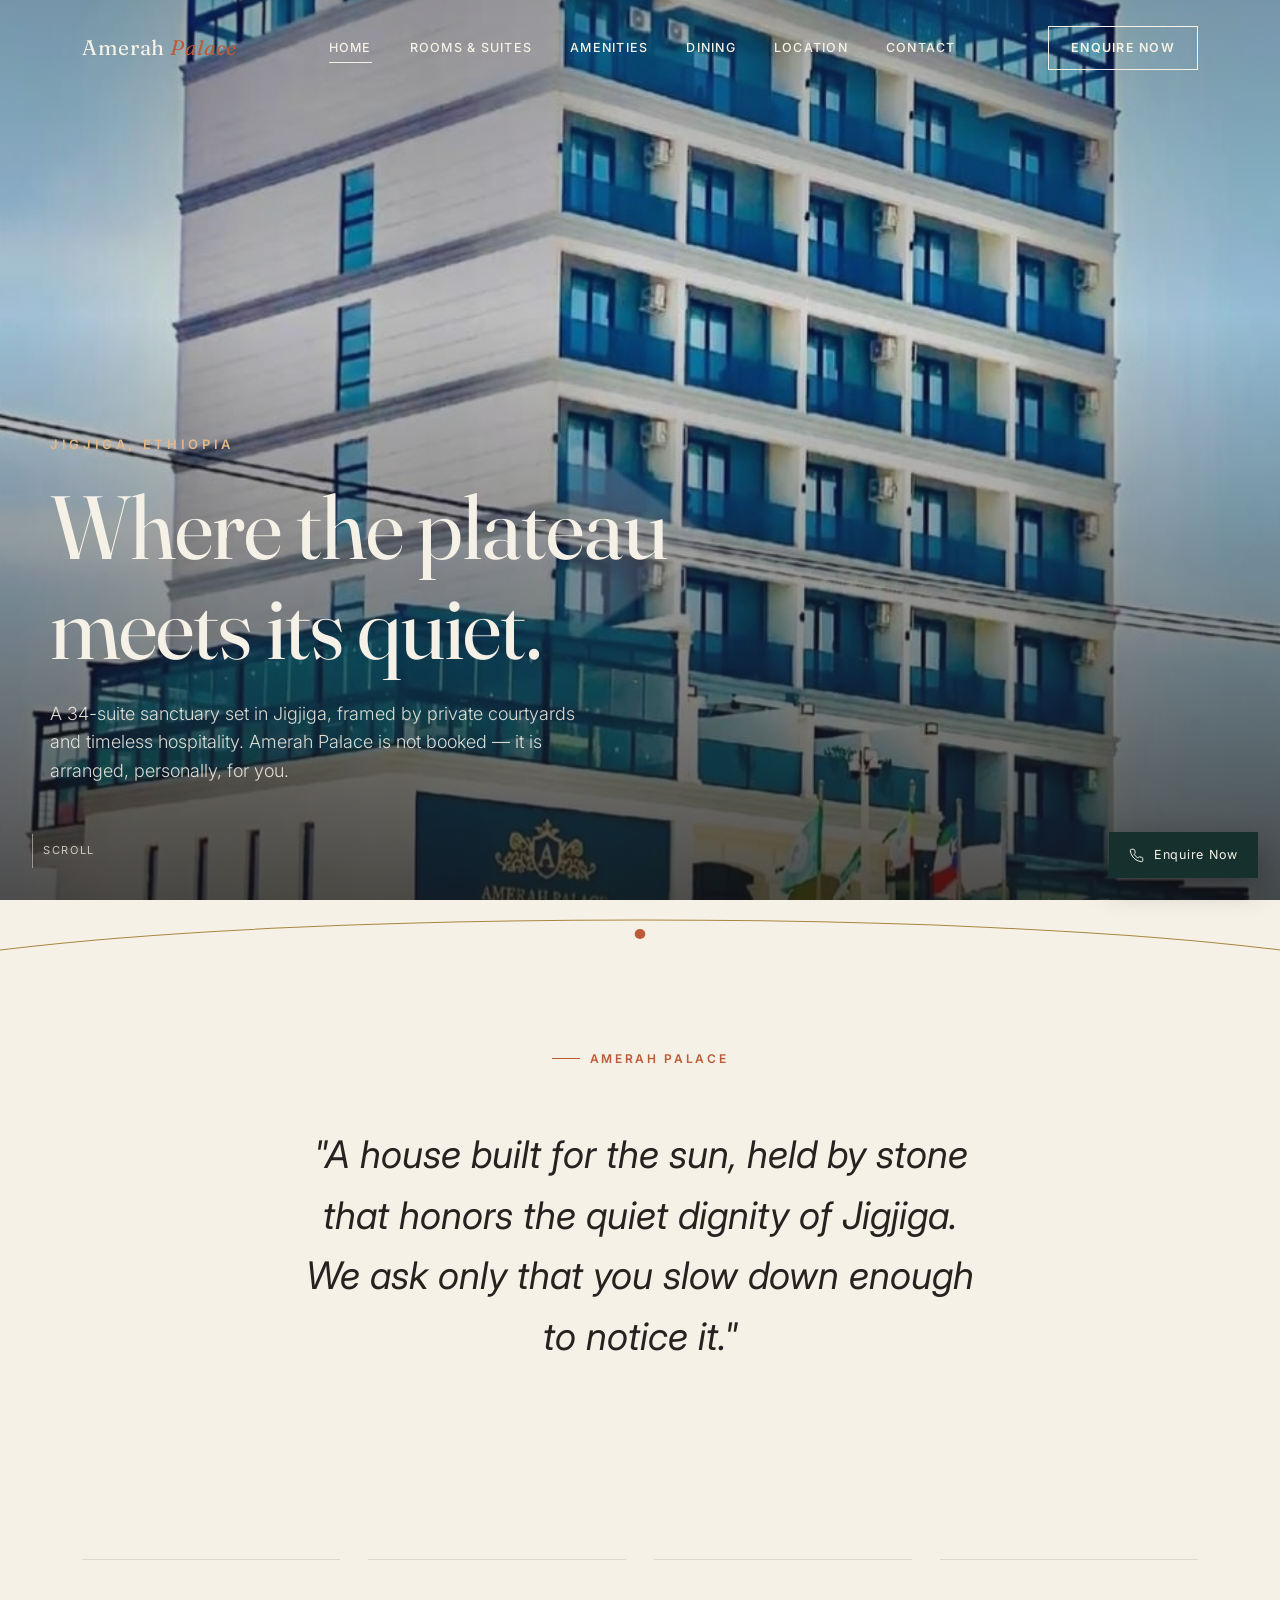
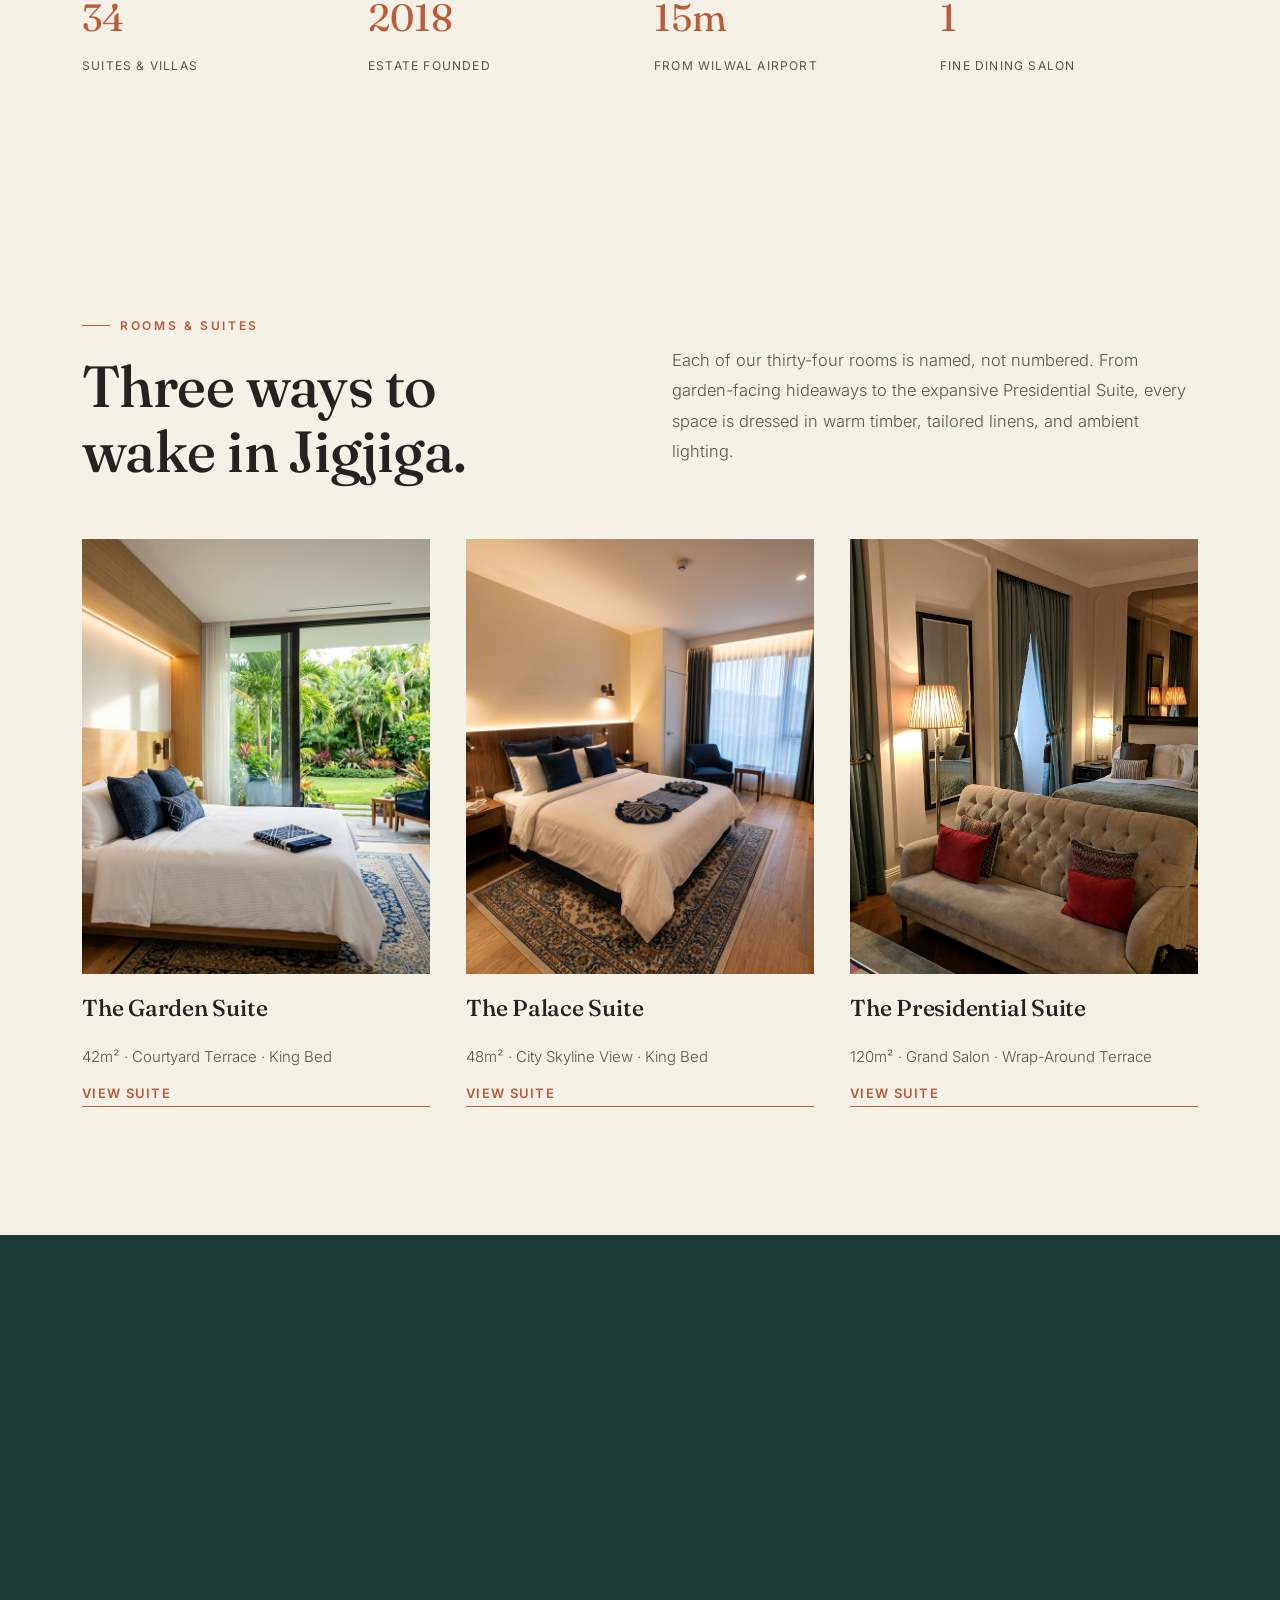
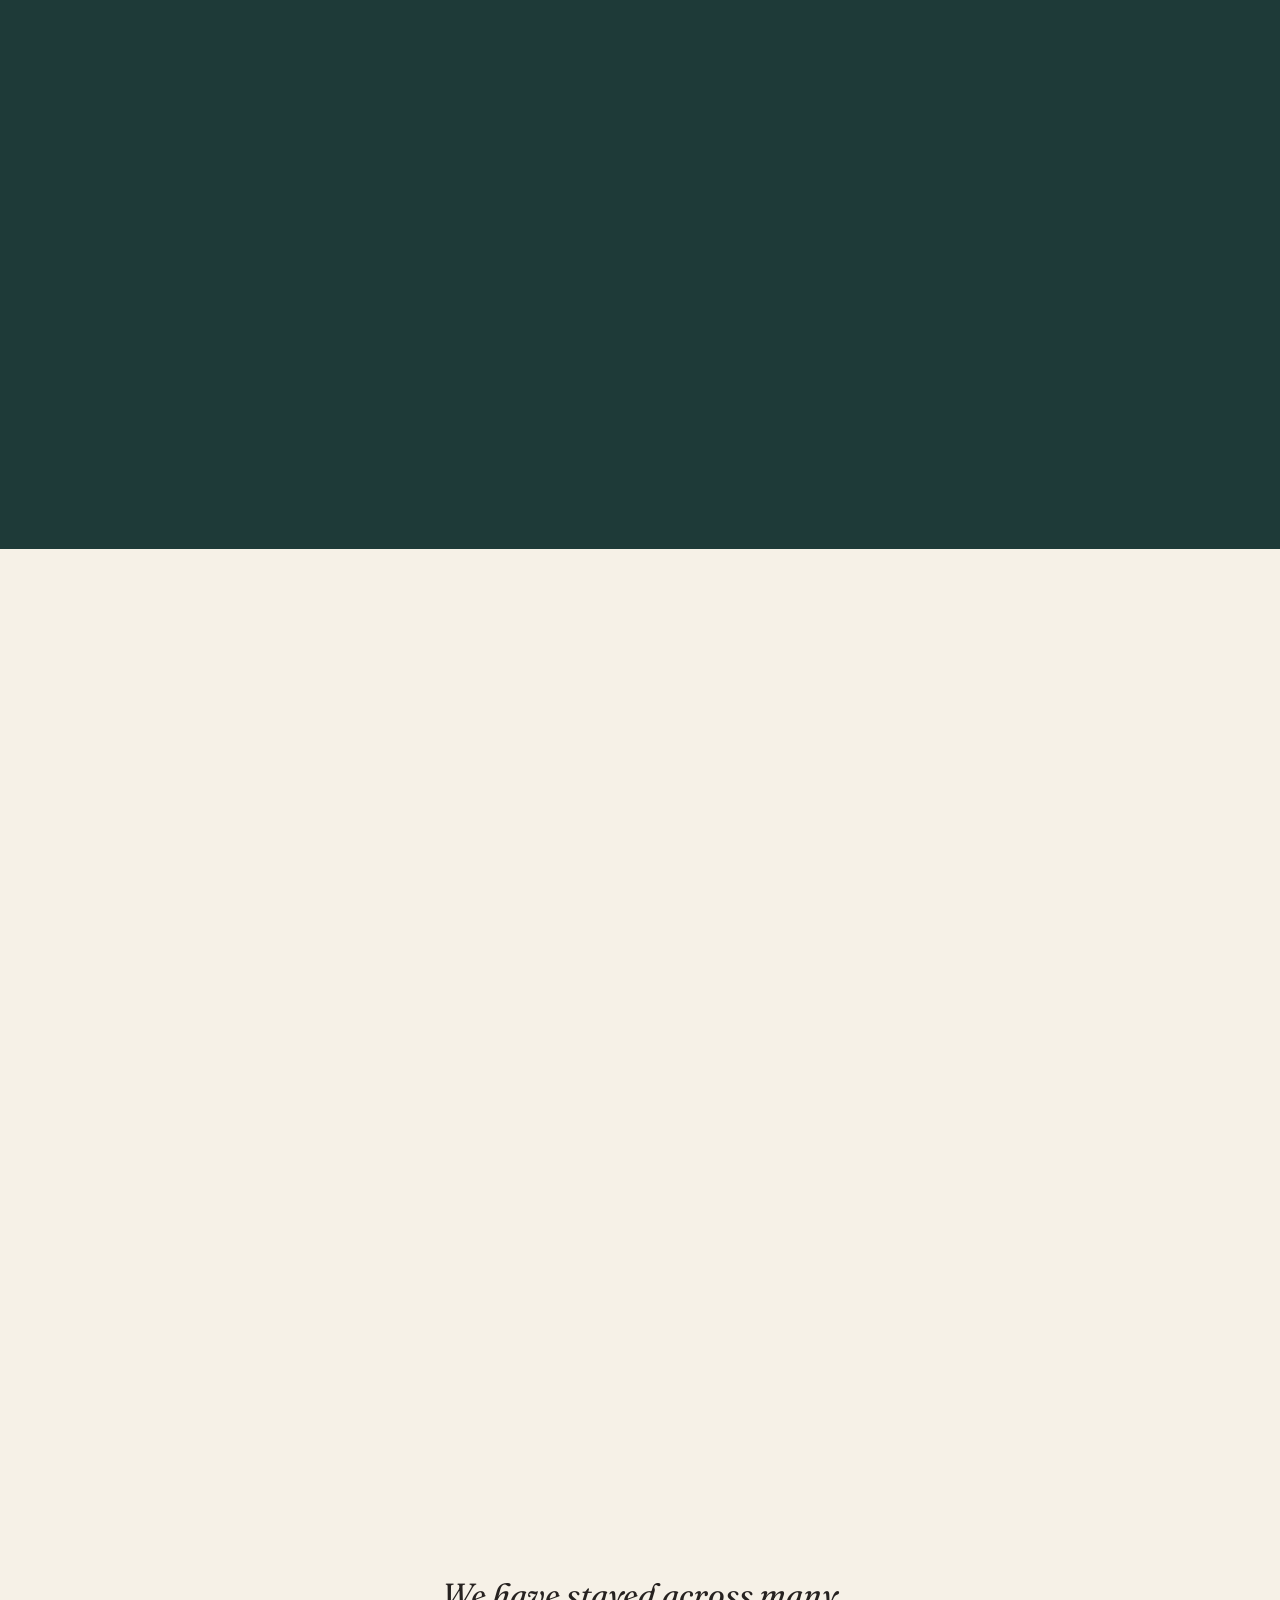
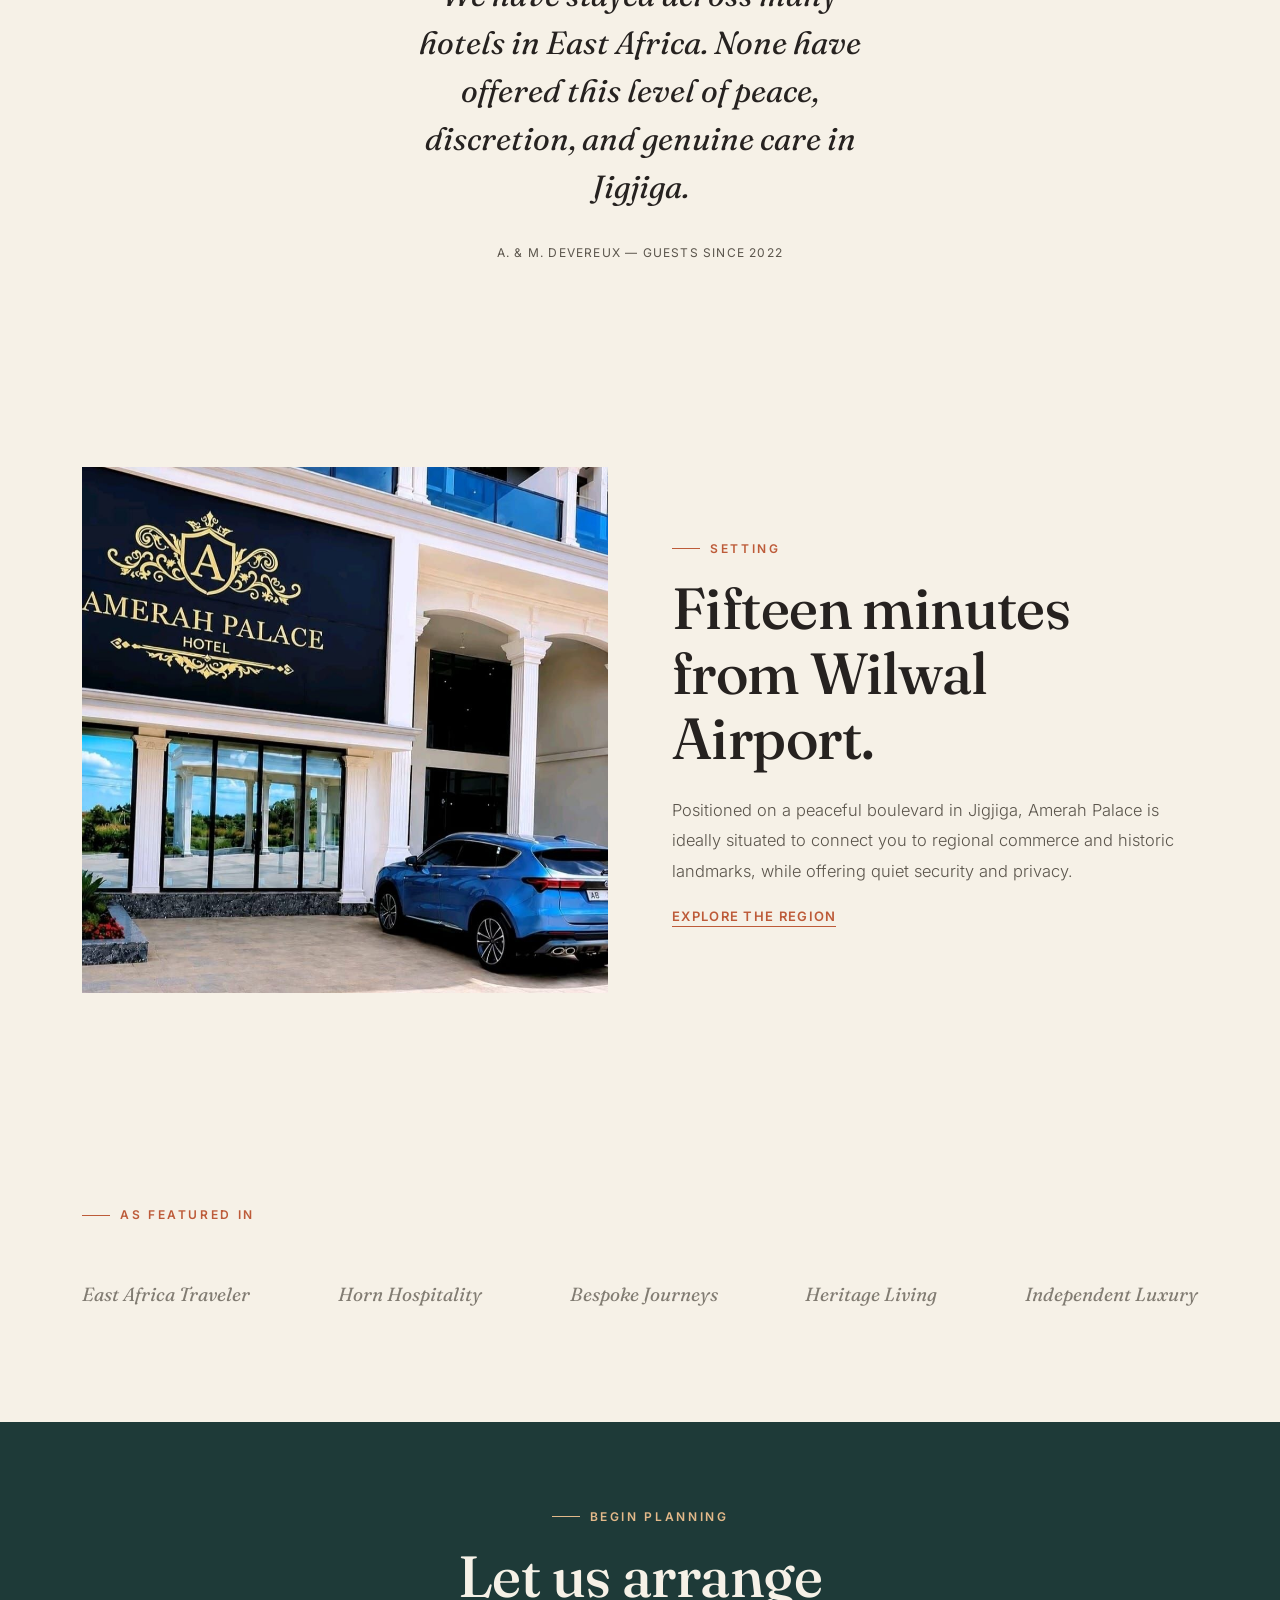
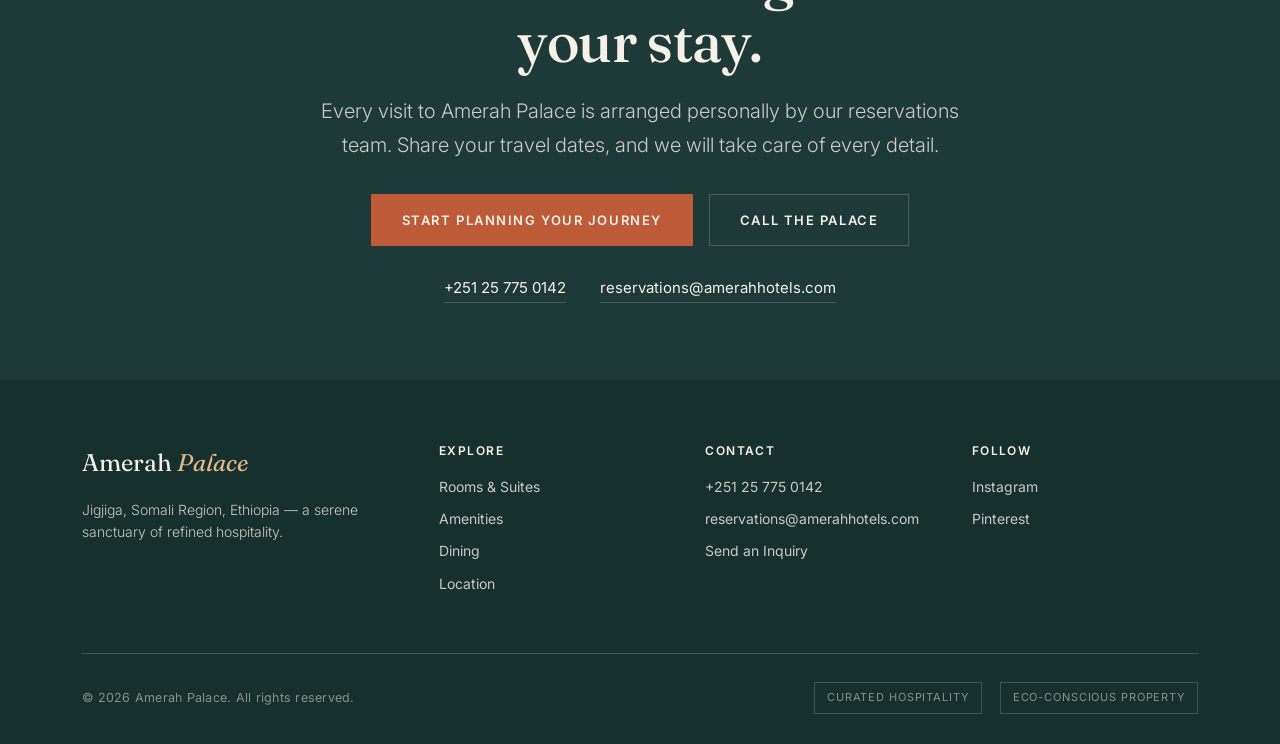
==== index.html @ acb1ab64 "email correction" ====
<!DOCTYPE html>
<html lang="en">
<head>
<meta charset="UTF-8">
<meta name="viewport" content="width=device-width, initial-scale=1.0">
<title>Amerah Palace — A Luxury Sanctuary in Jigjiga</title>
<meta name="description" content="Amerah Palace is a 34-suite luxury hotel in Jigjiga, Ethiopia, surrounded by serene courtyards and refined architecture. Discover suites, dining, and wellness — and arrange your stay with our concierge team.">
<link rel="preconnect" href="https://fonts.googleapis.com">
<link rel="stylesheet" href="css/style.css">
<!-- Favicon / Browser Tab Icon -->
<link rel="icon" type="image/jpeg" href="images/amerah_hotel_logo.jpeg">
<link rel="apple-touch-icon" href="images/amerah_hotel_logo.jpeg">
</head>
<body>

<!-- ============ HEADER ============ -->
<header class="site-header">
  <div class="wrap">
    <a href="index.html" class="logo">Amerah <em>Palace</em></a>
    <nav class="nav-links">
      <a href="index.html" class="active">Home</a>
      <a href="rooms.html">Rooms &amp; Suites</a>
      <a href="amenities.html">Amenities</a>
      <a href="dining.html">Dining</a>
      <a href="location.html">Location</a>
      <a href="contact.html">Contact</a>
    </nav>
    <a href="contact.html" class="nav-cta">Enquire Now</a>
    <button class="nav-toggle" aria-label="Open menu">
      <svg viewBox="0 0 24 24" fill="none" stroke="currentColor" stroke-width="1.4"><line x1="3" y1="7" x2="21" y2="7"/><line x1="3" y1="12" x2="21" y2="12"/><line x1="3" y1="17" x2="21" y2="17"/></svg>
    </button>
  </div>
</header>

<!-- ============ MOBILE NAV ============ -->
<div class="mobile-nav">
  <button class="mobile-nav-close" aria-label="Close menu">
    <svg viewBox="0 0 24 24" fill="none" stroke="currentColor" stroke-width="1.4"><line x1="5" y1="5" x2="19" y2="19"/><line x1="19" y1="5" x2="5" y2="19"/></svg>
  </button>
  <a href="index.html">Home</a>
  <a href="rooms.html">Rooms &amp; Suites</a>
  <a href="amenities.html">Amenities</a>
  <a href="dining.html">Dining</a>
  <a href="location.html">Location</a>
  <a href="contact.html">Contact</a>
  <div class="mobile-nav-contact">+251 25 775 0142 &nbsp;·&nbsp; reservations@amerahhotels.com</div>
</div>

<!-- ============ HERO ============ -->
<section class="hero">
  <div class="hero-bg" style="background-image:url('images/hotel-building-exterior.jpg');"></div>
  <div class="hero-scrim"></div>
  <div class="hero-content">
    <div class="wrap">
      <div class="hero-kicker">Jigjiga, Ethiopia</div>
      <h1 class="display-1">Where the plateau<br>meets its quiet.</h1>
      <p class="hero-sub">A 34-suite sanctuary set in Jigjiga, framed by private courtyards and timeless hospitality. Amerah Palace is not booked — it is arranged, personally, for you.</p>
    </div>
  </div>
  <div class="hero-scroll"><div class="line"></div>Scroll</div>
</section>

<!-- ============ SUNLINE DIVIDER ============ -->
<div class="sunline-wrap">
  <svg class="sunline" viewBox="0 0 1200 64" preserveAspectRatio="none">
    <path d="M0,50 C300,10 900,10 1200,50" fill="none" stroke-width="1"/>
    <circle cx="600" cy="34" r="5"/>
  </svg>
</div>

<!-- ============ WELCOME / MANIFESTO ============ -->
<section class="section-sm">
  <div class="wrap center" style="max-width:760px;">
    <div class="eyebrow" style="justify-content:center;">Amerah Palace</div>
    <p class="display-3 italic reveal">"A house built for the sun, held by stone that honors the quiet dignity of Jigjiga. We ask only that you slow down enough to notice it."</p>
  </div>
</section>

<!-- ============ AT A GLANCE ============ -->
<section class="section-sm sand">
  <div class="wrap">
    <div class="grid-4">
      <div class="stat reveal"><div class="num">34</div><div class="label">Suites &amp; Villas</div></div>
      <div class="stat reveal"><div class="num">2018</div><div class="label">Estate Founded</div></div>
      <div class="stat reveal"><div class="num">15m</div><div class="label">From Wilwal Airport</div></div>
      <div class="stat reveal"><div class="num">1</div><div class="label">Fine Dining Salon</div></div>
    </div>
  </div>
</section>

<!-- ============ ROOMS TEASER ============ -->
<section class="section">
  <div class="wrap">
    <div class="grid-2" style="align-items:flex-end; margin-bottom:56px;">
      <div class="reveal">
        <div class="eyebrow">Rooms &amp; Suites</div>
        <h2 class="display-2">Three ways to<br>wake in Jigjiga.</h2>
      </div>
      <p class="body-text reveal" style="margin-left:auto;">Each of our thirty-four rooms is named, not numbered. From garden-facing hideaways to the expansive Presidential Suite, every space is dressed in warm timber, tailored linens, and ambient lighting.</p>
    </div>

    <div class="grid-3">
      <div class="feature-card reveal">
        <div class="img-card"><img src="images/room-garden-terrace.jpeg" alt="Garden Suite at Amerah Palace"></div>
        <h3>The Garden Suite</h3>
        <p>42m² · Courtyard Terrace · King Bed</p>
        <a href="rooms.html?room=garden" class="btn-ghost">View Suite</a>
      </div>
      <div class="feature-card reveal">
        <div class="img-card"><img src="images/room-king-executive.jpeg" alt="Palace Suite at Amerah Palace"></div>
        <h3>The Palace Suite</h3>
        <p>48m² · City Skyline View · King Bed</p>
        <a href="rooms.html?room=ocean" class="btn-ghost">View Suite</a>
      </div>
      <div class="feature-card reveal">
        <div class="img-card"><img src="images/room-presidential-classic.jpeg" alt="Presidential Residence at Amerah Palace"></div>
        <h3>The Presidential Suite</h3>
        <p>120m² · Grand Salon · Wrap-Around Terrace</p>
        <a href="rooms.html?room=presidential" class="btn-ghost">View Suite</a>
      </div>
    </div>
  </div>
</section>

<!-- ============ SIGNATURE EXPERIENCE (ROOFTOP LOUNGE) ============ -->
<section class="section dark">
  <div class="wrap">
    <div class="grid-2">
      <div class="img-card reveal" style="aspect-ratio:4/5;">
        <img src="images/dining-rooftop-lounge.jpeg" alt="Rooftop Sky Lounge at Amerah Palace">
      </div>
      <div class="reveal on-dark">
        <div class="eyebrow on-dark">Signature Experience</div>
        <h2 class="display-2">The rooftop lounge<br>above the city lights.</h2>
        <p class="lede mt-24">Perched on the highest floor beneath starry highland skies, our open-air terrace features ambient fire pits, plush seating, and an expansive panoramic view over Jigjiga.</p>
        <a href="dining.html" class="btn-outline on-dark mt-32">Discover The Lounge</a>
      </div>
    </div>
  </div>
</section>

<!-- ============ DINING TEASER ============ -->
<section class="section">
  <div class="wrap">
    <div class="grid-2">
      <div class="reveal">
        <div class="eyebrow">Dining &amp; Gastronomy</div>
        <h2 class="display-2">A table set by<br>heritage.</h2>
        <p class="body-text mt-24">Executive chefs celebrate rich regional spices, slow embers, and fresh highland harvest. An authentic culinary journey served across our grand dining hall and private salons.</p>
        <a href="dining.html" class="btn-ghost mt-32">Explore Dining</a>
      </div>
      <div class="img-card reveal" style="aspect-ratio:4/5;">
        <img src="images/dining-fine-dish.jpeg" alt="Fine dining dish at Al-Diwan restaurant">
      </div>
    </div>
  </div>
</section>

<!-- ============ TESTIMONIAL ============ -->
<section class="section-sm sand">
  <div class="wrap center" style="max-width:820px;">
    <p class="pull-quote center">We have stayed across many hotels in East Africa. None have offered this level of peace, discretion, and genuine care in Jigjiga.</p>
    <div class="pull-quote-attr">A. &amp; M. Devereux — Guests since 2022</div>
  </div>
</section>

<!-- ============ LOCATION SNAPSHOT ============ -->
<section class="section">
  <div class="wrap">
    <div class="grid-2">
      <div class="img-card reveal" style="aspect-ratio:1/1;">
        <img src="images/hotel-entrance-front.jpg" alt="Grand Entrance of Amerah Palace in Jigjiga">
      </div>
      <div class="reveal">
        <div class="eyebrow">Setting</div>
        <h2 class="display-2">Fifteen minutes<br>from Wilwal Airport.</h2>
        <p class="body-text mt-24">Positioned on a peaceful boulevard in Jigjiga, Amerah Palace is ideally situated to connect you to regional commerce and historic landmarks, while offering quiet security and privacy.</p>
        <a href="location.html" class="btn-ghost mt-32">Explore the Region</a>
      </div>
    </div>
  </div>
</section>

<!-- ============ PRESS STRIP ============ -->
<section class="section-sm">
  <div class="wrap">
    <div class="eyebrow center" style="justify-content:center;">As Featured In</div>
    <div class="press-strip">
      <span>East Africa Traveler</span>
      <span>Horn Hospitality</span>
      <span>Bespoke Journeys</span>
      <span>Heritage Living</span>
      <span>Independent Luxury</span>
    </div>
  </div>
</section>

<!-- ============ CTA BAND ============ -->
<section class="cta-band">
  <div class="wrap">
    <div class="eyebrow on-dark" style="justify-content:center;">Begin Planning</div>
    <h2 class="display-2">Let us arrange<br>your stay.</h2>
    <p class="lede center" style="color:rgba(246,241,231,0.8); margin:0 auto;">Every visit to Amerah Palace is arranged personally by our reservations team. Share your travel dates, and we will take care of every detail.</p>
    <div class="cta-buttons">
      <a href="contact.html" class="btn btn-primary">Start Planning Your Journey</a>
      <a href="tel:+251257750142" class="btn-outline on-dark btn">Call the Palace</a>
    </div>
    <div class="contact-line">
      <a href="tel:+251257750142">+251 25 775 0142</a>
      <a href="mailto:reservations@amerahhotels.com">reservations@amerahhotels.com</a>
    </div>
  </div>
</section>

<!-- ============ FOOTER ============ -->
<footer class="site-footer">
  <div class="wrap">
    <div class="footer-top">
      <div>
        <div class="footer-logo">Amerah <em>Palace</em></div>
        <p style="font-size:14px; max-width:32ch; font-weight:300;">Jigjiga, Somali Region, Ethiopia — a serene sanctuary of refined hospitality.</p>
      </div>
      <div>
        <h4>Explore</h4>
        <ul>
          <li><a href="rooms.html">Rooms &amp; Suites</a></li>
          <li><a href="amenities.html">Amenities</a></li>
          <li><a href="dining.html">Dining</a></li>
          <li><a href="location.html">Location</a></li>
        </ul>
      </div>
      <div>
        <h4>Contact</h4>
        <ul>
          <li><a href="tel:+251257750142">+251 25 775 0142</a></li>
          <li><a href="mailto:reservations@amerahhotels.com">reservations@amerahhotels.com</a></li>
          <li><a href="contact.html">Send an Inquiry</a></li>
        </ul>
      </div>
      <div>
        <h4>Follow</h4>
        <ul>
          <li><a href="#">Instagram</a></li>
          <li><a href="#">Pinterest</a></li>
        </ul>
      </div>
    </div>
    <div class="footer-bottom">
      <span>© 2026 Amerah Palace. All rights reserved.</span>
      <div class="footer-badges">
        <span>Curated Hospitality</span>
        <span>Eco-Conscious Property</span>
      </div>
    </div>
  </div>
</footer>

<!-- ============ STICKY CONTACT ============ -->
<a href="contact.html" class="sticky-contact">
  <svg viewBox="0 0 24 24" fill="none" stroke="currentColor" stroke-width="1.6"><path d="M22 16.92v3a2 2 0 0 1-2.18 2 19.79 19.79 0 0 1-8.63-3.07 19.5 19.5 0 0 1-6-6 19.79 19.79 0 0 1-3.07-8.67A2 2 0 0 1 4.11 2h3a2 2 0 0 1 2 1.72c.127.96.361 1.903.7 2.81a2 2 0 0 1-.45 2.11L8.09 9.91a16 16 0 0 0 6 6l1.27-1.27a2 2 0 0 1 2.11-.45c.907.339 1.85.573 2.81.7A2 2 0 0 1 22 16.92z"/></svg>
  <span class="full">Enquire Now</span>
</a>

<script src="js/main.js"></script>
</body>
</html>
---- css/style.css ----
/* =========================================================
   AMERAH PALACE — Design System
   A luxury sanctuary in Jigjiga, Ethiopia: warm stone,
   courtyard shade, and refined highland hospitality.
   ========================================================= */
@import url('https://fonts.googleapis.com/css2?family=Fraunces:ital,opsz,wght@0,9..144,300;0,9..144,400;0,9..144,500;0,9..144,600;1,9..144,400;1,9..144,500&family=Inter:wght@300;400;500;600&display=swap');

:root {
  /* ---- color tokens ---- */
  --ivory: #F6F1E7;
  --ivory-dim: #EFE8D9;
  --sand: #E7DCC7;
  --ink: #262220;
  --ink-soft: #5B554C;
  --terracotta: #BD5B39;
  --terracotta-dim: #A24E30;
  --teal: #1E3A38;
  --teal-deep: #16302E;
  --brass: #A9873F;
  --line: rgba(38, 34, 32, 0.12);
  --line-on-dark: rgba(246, 241, 231, 0.18);

  /* ---- type tokens ---- */
  --f-display: 'Fraunces', serif;
  --f-body: 'Inter', sans-serif;

  /* ---- layout tokens ---- */
  --max: 1180px;
  --gap-section: clamp(72px, 10vw, 160px);
  --gap-section-sm: clamp(48px, 6vw, 88px);
  --radius: 2px;
}

*,
*::before,
*::after {
  box-sizing: border-box;
}

html {
  scroll-behavior: smooth;
}

body {
  margin: 0;
  font-family: var(--f-body);
  background: var(--ivory);
  color: var(--ink);
  font-weight: 400;
  line-height: 1.6;
  -webkit-font-smoothing: antialiased;
}

img {
  max-width: 100%;
  display: block;
}

a {
  color: inherit;
  text-decoration: none;
}

ul {
  list-style: none;
  margin: 0;
  padding: 0;
}

button {
  font-family: inherit;
}

@media (prefers-reduced-motion: reduce) {
  html {
    scroll-behavior: auto;
  }

  * {
    animation-duration: 0.001ms !important;
    animation-iteration-count: 1 !important;
    transition-duration: 0.001ms !important;
  }
}

/* ---------- typography ---------- */
h1,
h2,
h3,
h4 {
  font-family: var(--f-display);
  font-weight: 500;
  line-height: 1.12;
  margin: 0;
  letter-spacing: -0.01em;
  color: var(--ink);
}

.eyebrow {
  display: inline-flex;
  align-items: center;
  gap: 10px;
  font-family: var(--f-body);
  font-size: 12px;
  letter-spacing: 0.22em;
  text-transform: uppercase;
  color: var(--terracotta);
  font-weight: 600;
  margin-bottom: 18px;
}

.eyebrow::before {
  content: '';
  width: 28px;
  height: 1px;
  background: var(--terracotta);
}

.eyebrow.on-dark {
  color: #E3B98A;
}

.eyebrow.on-dark::before {
  background: #E3B98A;
}

.display-1 {
  font-size: clamp(44px, 7vw, 92px);
  font-weight: 400;
}

.display-2 {
  font-size: clamp(34px, 4.6vw, 58px);
}

.display-3 {
  font-size: clamp(26px, 3vw, 38px);
}

.display-4 {
  font-size: clamp(20px, 2.2vw, 26px);
  font-weight: 400;
}

.italic {
  font-style: italic;
  font-weight: 400;
}

.lede {
  font-size: clamp(17px, 1.6vw, 20px);
  color: var(--ink-soft);
  font-weight: 300;
  max-width: 56ch;
  line-height: 1.7;
}

.body-text {
  font-size: 16.5px;
  color: var(--ink-soft);
  font-weight: 300;
  max-width: 62ch;
  line-height: 1.85;
}

.on-dark,
.on-dark .lede,
.on-dark .body-text {
  color: var(--ivory-dim);
}

.on-dark h1,
.on-dark h2,
.on-dark h3,
.on-dark h4 {
  color: var(--ivory);
}

/* ---------- layout helpers ---------- */
.wrap {
  max-width: var(--max);
  margin: 0 auto;
  padding: 0 32px;
}

@media (max-width:640px) {
  .wrap {
    padding: 0 22px;
  }
}

.section {
  padding: var(--gap-section) 0;
}

.section-sm {
  padding: var(--gap-section-sm) 0;
}

.section.dark {
  background: var(--teal);
}

.section.sand {
  background: var(--sand);
}

.grid-2 {
  display: grid;
  grid-template-columns: 1fr 1fr;
  gap: 64px;
  align-items: center;
}

.grid-3 {
  display: grid;
  grid-template-columns: repeat(3, 1fr);
  gap: 36px;
}

.grid-4 {
  display: grid;
  grid-template-columns: repeat(4, 1fr);
  gap: 28px;
}

@media (max-width:900px) {
  .grid-2 {
    grid-template-columns: 1fr;
    gap: 36px;
  }

  .grid-3 {
    grid-template-columns: 1fr;
  }

  .grid-4 {
    grid-template-columns: 1fr 1fr;
  }
}

@media (max-width:520px) {
  .grid-4 {
    grid-template-columns: 1fr;
  }
}

.center {
  text-align: center;
  margin-left: auto;
  margin-right: auto;
}

/* ---------- buttons ---------- */
.btn {
  display: inline-flex;
  align-items: center;
  gap: 10px;
  padding: 15px 30px;
  font-size: 13px;
  letter-spacing: 0.12em;
  text-transform: uppercase;
  font-weight: 600;
  border: 1px solid transparent;
  cursor: pointer;
  transition: all .35s ease;
  white-space: nowrap;
}

.btn-primary {
  background: var(--terracotta);
  color: var(--ivory);
  border-color: var(--terracotta);
}

.btn-primary:hover {
  background: var(--terracotta-dim);
  border-color: var(--terracotta-dim);
  transform: translateY(-1px);
}

.btn-outline {
  background: transparent;
  color: var(--ink);
  border-color: var(--ink);
}

.btn-outline:hover {
  background: var(--ink);
  color: var(--ivory);
}

.btn-outline.on-dark {
  color: var(--ivory);
  border-color: var(--line-on-dark);
}

.btn-outline.on-dark:hover {
  background: var(--ivory);
  color: var(--teal-deep);
  border-color: var(--ivory);
}

.btn-ghost {
  padding: 0;
  border: none;
  background: none;
  color: var(--terracotta);
  font-size: 13px;
  letter-spacing: 0.1em;
  text-transform: uppercase;
  font-weight: 600;
  border-bottom: 1px solid var(--terracotta);
  padding-bottom: 2px;
}

.btn-ghost:hover {
  opacity: 0.7;
}

/* ---------- signature sunline divider ---------- */
.sunline {
  width: 100%;
  height: 64px;
  display: block;
}

.sunline path {
  stroke: var(--brass);
}

.sunline circle {
  fill: var(--terracotta);
}

.section.dark+.sunline-wrap .sunline path,
.sunline-wrap.on-dark .sunline path {
  stroke: #E3B98A;
}

/* ---------- nav ---------- */
.site-header {
  position: fixed;
  top: 0;
  left: 0;
  right: 0;
  z-index: 100;
  padding: 26px 0;
  transition: all .4s ease;
}

.site-header .wrap {
  display: flex;
  align-items: center;
  justify-content: space-between;
}

.site-header.solid {
  background: rgba(246, 241, 231, 0.94);
  backdrop-filter: blur(8px);
  padding: 16px 0;
  border-bottom: 1px solid var(--line);
}

.logo {
  font-family: var(--f-display);
  font-size: 21px;
  letter-spacing: 0.03em;
  color: var(--ivory);
  transition: color .4s ease;
}

.site-header.solid .logo {
  color: var(--ink);
}

.logo em {
  font-style: italic;
  color: var(--terracotta);
}

.nav-links {
  display: flex;
  gap: 38px;
  align-items: center;
}

.nav-links a {
  font-size: 12.5px;
  letter-spacing: 0.1em;
  text-transform: uppercase;
  color: var(--ivory);
  font-weight: 500;
  transition: color .4s ease, opacity .2s ease;
  padding: 4px 0;
  border-bottom: 1px solid transparent;
}

.site-header.solid .nav-links a {
  color: var(--ink);
}

.nav-links a:hover {
  opacity: 0.65;
}

.nav-links a.active {
  border-bottom-color: currentColor;
}

.nav-cta {
  font-size: 12.5px;
  letter-spacing: 0.1em;
  text-transform: uppercase;
  font-weight: 600;
  padding: 11px 22px;
  border: 1px solid var(--ivory);
  color: var(--ivory);
  transition: all .35s ease;
}

.site-header.solid .nav-cta {
  border-color: var(--ink);
  color: var(--ink);
}

.nav-cta:hover {
  background: var(--ivory);
  color: var(--teal-deep);
}

.site-header.solid .nav-cta:hover {
  background: var(--ink);
  color: var(--ivory);
}

.nav-toggle {
  display: none;
  background: none;
  border: none;
  cursor: pointer;
  padding: 6px;
  color: var(--ivory);
}

.site-header.solid .nav-toggle {
  color: var(--ink);
}

.nav-toggle svg {
  width: 24px;
  height: 24px;
}

@media (max-width:900px) {

  .nav-links,
  .nav-cta {
    display: none;
  }

  .nav-toggle {
    display: block;
  }
}

.mobile-nav {
  position: fixed;
  inset: 0;
  background: var(--teal-deep);
  z-index: 200;
  display: flex;
  flex-direction: column;
  justify-content: center;
  align-items: flex-start;
  padding: 0 36px;
  transform: translateY(-100%);
  transition: transform .5s cubic-bezier(.6, 0, .2, 1);
}

.mobile-nav.open {
  transform: translateY(0);
}

.mobile-nav a {
  font-family: var(--f-display);
  font-size: 34px;
  color: var(--ivory);
  padding: 14px 0;
  border-bottom: 1px solid var(--line-on-dark);
  width: 100%;
}

.mobile-nav-close {
  position: absolute;
  top: 26px;
  right: 32px;
  background: none;
  border: none;
  color: var(--ivory);
  cursor: pointer;
}

.mobile-nav-close svg {
  width: 26px;
  height: 26px;
}

.mobile-nav-contact {
  margin-top: 28px;
  color: #E3B98A;
  font-size: 14px;
  letter-spacing: 0.05em;
}

/* ---------- hero ---------- */
.hero {
  position: relative;
  min-height: 100vh;
  display: flex;
  align-items: flex-end;
  color: var(--ivory);
  overflow: hidden;
}

.hero-bg {
  position: absolute;
  inset: 0;
  background-size: cover;
  background-position: center;
  transform: scale(1.06);
}

.hero-scrim {
  position: absolute;
  inset: 0;
  background: linear-gradient(180deg, rgba(22, 20, 18, 0.35) 0%, rgba(22, 20, 18, 0.15) 35%, rgba(22, 20, 18, 0.75) 100%);
}

.hero-content {
  position: relative;
  width: 100%;
  padding: 0 32px 96px;
}

.hero-content .wrap {
  padding: 0;
}

.hero-kicker {
  font-size: 13px;
  letter-spacing: 0.28em;
  text-transform: uppercase;
  color: #E3B98A;
  margin-bottom: 22px;
  font-weight: 600;
}

.hero h1 {
  color: var(--ivory);
  max-width: 16ch;
}

.hero-sub {
  margin-top: 22px;
  max-width: 48ch;
  font-weight: 300;
  font-size: 18px;
  color: rgba(246, 241, 231, 0.88);
}

.hero-scroll {
  position: absolute;
  bottom: 32px;
  left: 32px;
  display: flex;
  align-items: center;
  gap: 10px;
  font-size: 11px;
  letter-spacing: 0.15em;
  text-transform: uppercase;
  color: rgba(246, 241, 231, 0.75);
}

.hero-scroll .line {
  width: 1px;
  height: 34px;
  background: rgba(246, 241, 231, 0.5);
  position: relative;
  overflow: hidden;
}

.hero-scroll .line::after {
  content: '';
  position: absolute;
  top: -100%;
  left: 0;
  width: 100%;
  height: 100%;
  background: #E3B98A;
  animation: scrollLine 2.2s ease-in-out infinite;
}

@keyframes scrollLine {
  0% {
    top: -100%;
  }

  60% {
    top: 100%;
  }

  100% {
    top: 100%;
  }
}

/* page hero (interior pages, shorter) */
.page-hero {
  position: relative;
  min-height: clamp(520px, 68vh, 760px);
  display: flex;
  flex-direction: column;
  justify-content: flex-end;
  color: var(--ivory);
  overflow: hidden;
  padding-top: 140px;
  /* Reserves a safe buffer for the fixed header */
  box-sizing: border-box;
}

.page-hero .hero-content {
  padding-bottom: clamp(48px, 6vw, 76px);
  margin-top: auto;
  /* Keeps content anchored to bottom while respecting top padding */
}

.page-hero h1 {
  color: var(--ivory);
  max-width: 20ch;
}

/* ---------- cards ---------- */
.card {
  background: var(--ivory);
  border: 1px solid var(--line);
}

.img-card {
  position: relative;
  overflow: hidden;
}

.img-card img {
  width: 100%;
  height: 100%;
  object-fit: cover;
  transition: transform .8s ease;
}

.img-card:hover img {
  transform: scale(1.05);
}

.stat {
  padding: 28px 0;
  border-top: 1px solid var(--line);
}

.stat .num {
  font-family: var(--f-display);
  font-size: 38px;
  color: var(--terracotta);
}

.stat .label {
  font-size: 12px;
  letter-spacing: 0.1em;
  text-transform: uppercase;
  color: var(--ink-soft);
  margin-top: 8px;
}

/* room / feature card */
.feature-card {
  display: flex;
  flex-direction: column;
}

.feature-card .img-card {
  aspect-ratio: 4/5;
  margin-bottom: 22px;
}

.feature-card h3 {
  font-size: 23px;
  margin-bottom: 8px;
}

.feature-card p {
  font-size: 15px;
  color: var(--ink-soft);
  font-weight: 300;
  margin-bottom: 14px;
}

/* pull quote */
.pull-quote {
  font-family: var(--f-display);
  font-style: italic;
  font-size: clamp(22px, 2.6vw, 32px);
  line-height: 1.5;
  max-width: 22ch;
  color: var(--ink);
}

.pull-quote-attr {
  margin-top: 20px;
  font-family: var(--f-body);
  font-style: normal;
  font-size: 12px;
  letter-spacing: 0.1em;
  text-transform: uppercase;
  color: var(--ink-soft);
}

/* icon row */
.icon-row {
  display: flex;
  flex-wrap: wrap;
  gap: 26px;
  margin-top: 20px;
}

.icon-row .item {
  display: flex;
  align-items: center;
  gap: 9px;
  font-size: 13px;
  color: var(--ink-soft);
}

.icon-row svg {
  width: 17px;
  height: 17px;
  stroke: var(--terracotta);
  flex-shrink: 0;
}

/* logo / press strip */
.press-strip {
  display: flex;
  flex-wrap: wrap;
  justify-content: space-between;
  align-items: center;
  gap: 32px;
  padding: 36px 0;
  opacity: 0.75;
}

.press-strip span {
  font-family: var(--f-display);
  font-style: italic;
  font-size: 19px;
  color: var(--ink-soft);
}

/* conversion band */
.cta-band {
  background: var(--teal);
  color: var(--ivory);
  padding: var(--gap-section-sm) 0;
  text-align: center;
  position: relative;
  overflow: hidden;
}

.cta-band h2 {
  color: var(--ivory);
  max-width: 20ch;
  margin: 0 auto 20px;
}

.cta-band .contact-line {
  margin-top: 30px;
  display: flex;
  gap: 34px;
  justify-content: center;
  flex-wrap: wrap;
  font-size: 15px;
}

.cta-band .contact-line a {
  border-bottom: 1px solid var(--line-on-dark);
  padding-bottom: 2px;
}

.cta-band .contact-line a:hover {
  border-color: var(--ivory);
}

.cta-buttons {
  display: flex;
  gap: 16px;
  justify-content: center;
  flex-wrap: wrap;
  margin-top: 32px;
}

/* accordion (FAQ) */
.accordion-item {
  border-bottom: 1px solid var(--line);
}

.accordion-q {
  width: 100%;
  display: flex;
  justify-content: space-between;
  align-items: center;
  padding: 22px 0;
  background: none;
  border: none;
  cursor: pointer;
  text-align: left;
  font-family: var(--f-display);
  font-size: 18px;
  color: var(--ink);
}

.accordion-q svg {
  width: 16px;
  height: 16px;
  flex-shrink: 0;
  margin-left: 20px;
  transition: transform .3s ease;
  stroke: var(--terracotta);
}

.accordion-item.open .accordion-q svg {
  transform: rotate(45deg);
}

.accordion-a {
  max-height: 0;
  overflow: hidden;
  transition: max-height .4s ease;
}

.accordion-a p {
  padding-bottom: 22px;
  color: var(--ink-soft);
  font-weight: 300;
  font-size: 15px;
  max-width: 60ch;
}

/* form */
.form-field {
  margin-bottom: 22px;
}

.form-field label {
  display: block;
  font-size: 12px;
  letter-spacing: 0.1em;
  text-transform: uppercase;
  color: var(--ink-soft);
  margin-bottom: 8px;
  font-weight: 500;
}

.form-field input,
.form-field select,
.form-field textarea {
  width: 100%;
  border: none;
  border-bottom: 1px solid var(--line);
  background: transparent;
  padding: 11px 2px;
  font-family: var(--f-body);
  font-size: 15.5px;
  color: var(--ink);
  transition: border-color .3s ease;
}

.form-field input:focus,
.form-field select:focus,
.form-field textarea:focus {
  outline: none;
  border-bottom-color: var(--terracotta);
}

.form-field textarea {
  resize: vertical;
  min-height: 100px;
}

.form-row {
  display: grid;
  grid-template-columns: 1fr 1fr;
  gap: 24px;
}

@media (max-width:640px) {
  .form-row {
    grid-template-columns: 1fr;
  }
}

.form-note {
  font-size: 13.5px;
  color: var(--ink-soft);
  margin-top: 6px;
  font-weight: 300;
}

.form-success {
  display: none;
  padding: 22px 24px;
  border: 1px solid var(--terracotta);
  background: var(--ivory-dim);
  font-size: 15px;
  color: var(--ink);
}

.form-success.show {
  display: block;
}

/* footer */
.site-footer {
  background: var(--teal-deep);
  color: rgba(246, 241, 231, 0.8);
  padding: 64px 0 30px;
}

.footer-top {
  display: grid;
  grid-template-columns: 1.4fr 1fr 1fr 1fr;
  gap: 40px;
  padding-bottom: 48px;
  border-bottom: 1px solid var(--line-on-dark);
}

@media (max-width:800px) {
  .footer-top {
    grid-template-columns: 1fr 1fr;
  }
}

@media (max-width:520px) {
  .footer-top {
    grid-template-columns: 1fr;
  }
}

.footer-top h4 {
  color: var(--ivory);
  font-size: 12px;
  letter-spacing: 0.12em;
  text-transform: uppercase;
  font-weight: 600;
  margin-bottom: 18px;
  font-family: var(--f-body);
}

.footer-top ul li {
  margin-bottom: 10px;
  font-size: 14px;
}

.footer-top ul a:hover {
  color: var(--ivory);
}

.footer-logo {
  font-family: var(--f-display);
  font-size: 24px;
  color: var(--ivory);
  margin-bottom: 16px;
}

.footer-logo em {
  font-style: italic;
  color: #E3B98A;
}

.footer-bottom {
  display: flex;
  justify-content: space-between;
  align-items: center;
  flex-wrap: wrap;
  gap: 12px;
  padding-top: 28px;
  font-size: 12.5px;
  letter-spacing: 0.02em;
  color: rgba(246, 241, 231, 0.5);
}

.footer-badges {
  display: flex;
  gap: 18px;
  align-items: center;
}

.footer-badges span {
  font-size: 11px;
  letter-spacing: 0.08em;
  text-transform: uppercase;
  border: 1px solid var(--line-on-dark);
  padding: 6px 12px;
}

/* reveal-on-scroll */
.reveal {
  opacity: 0;
  transform: translateY(28px);
  transition: opacity .9s ease, transform .9s ease;
}

.reveal.in {
  opacity: 1;
  transform: translateY(0);
}

/* sticky mini contact bar */
.sticky-contact {
  position: fixed;
  bottom: 22px;
  right: 22px;
  z-index: 90;
  background: var(--teal-deep);
  color: var(--ivory);
  padding: 13px 20px;
  display: flex;
  align-items: center;
  gap: 10px;
  font-size: 12.5px;
  letter-spacing: 0.06em;
  box-shadow: 0 10px 30px rgba(0, 0, 0, 0.25);
  transition: transform .3s ease, opacity .3s ease;
}

.sticky-contact svg {
  width: 15px;
  height: 15px;
}

.sticky-contact:hover {
  background: var(--terracotta);
}

@media (max-width:640px) {
  .sticky-contact span.full {
    display: none;
  }
}

/* image gallery grid */
.gallery-grid {
  display: grid;
  grid-template-columns: repeat(4, 1fr);
  grid-auto-rows: 220px;
  gap: 14px;
}

.gallery-grid .g1 {
  grid-column: span 2;
  grid-row: span 2;
}

.gallery-grid .g2 {
  grid-column: span 2;
  grid-row: span 1;
}

.gallery-grid .g3 {
  grid-column: span 1;
  grid-row: span 1;
}

@media (max-width:800px) {
  .gallery-grid {
    grid-template-columns: repeat(2, 1fr);
    grid-auto-rows: 170px;
  }

  .gallery-grid .g1 {
    grid-column: span 2;
    grid-row: span 1;
  }
}

/* utility spacing */
.mt-8 {
  margin-top: 8px;
}

.mt-16 {
  margin-top: 16px;
}

.mt-24 {
  margin-top: 24px;
}

.mt-32 {
  margin-top: 32px;
}

.mt-48 {
  margin-top: 48px;
}

.mt-64 {
  margin-top: 64px;
}

.hairline {
  border: none;
  border-top: 1px solid var(--line);
  margin: 0;
}

.hairline.on-dark {
  border-top-color: var(--line-on-dark);
}

/* interactive map container */
.map-card {
  position: relative;
  width: 100%;
  aspect-ratio: 16 / 8;
  min-height: 420px;
  border: 1px solid var(--line);
  overflow: hidden;
  background: var(--ivory-dim);
}

.map-card iframe {
  width: 100%;
  height: 100%;
  display: block;
}

@media (max-width: 768px) {
  .map-card {
    aspect-ratio: 4 / 3;
    min-height: 320px;
  }
}
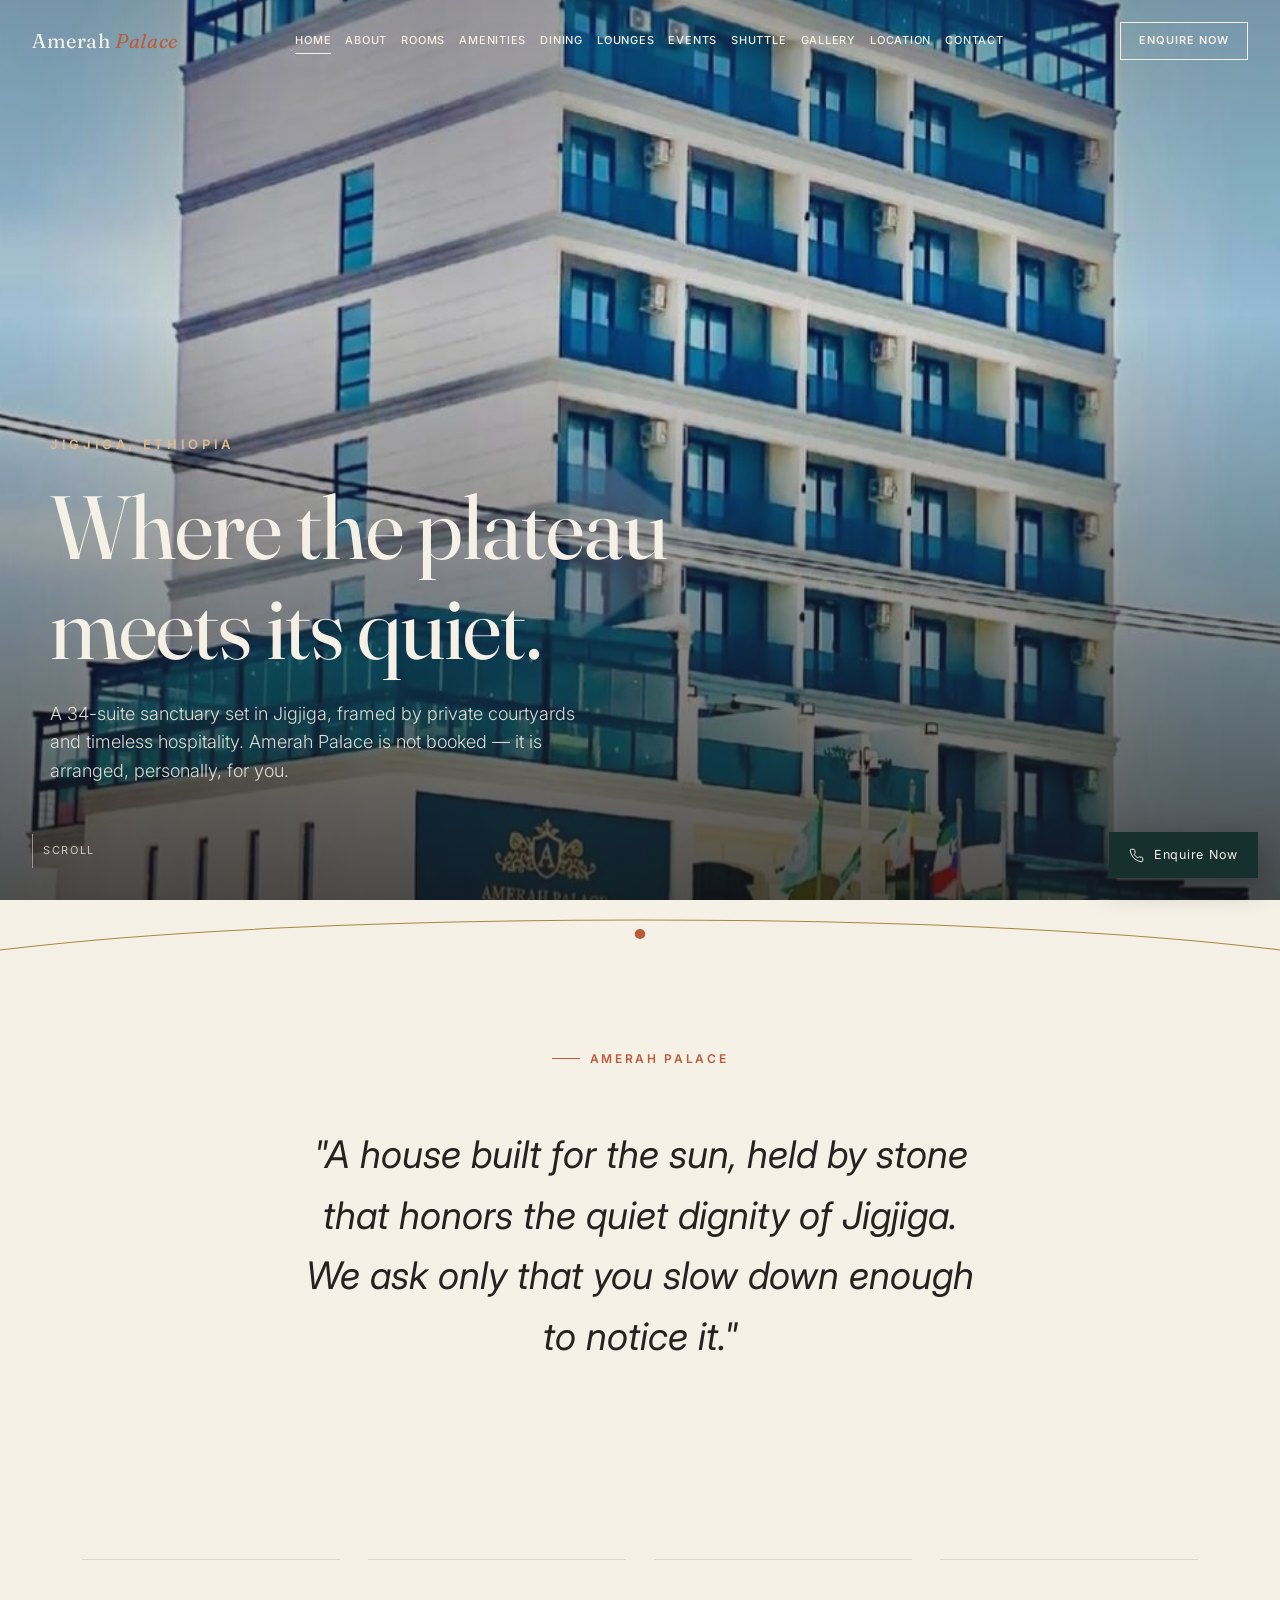
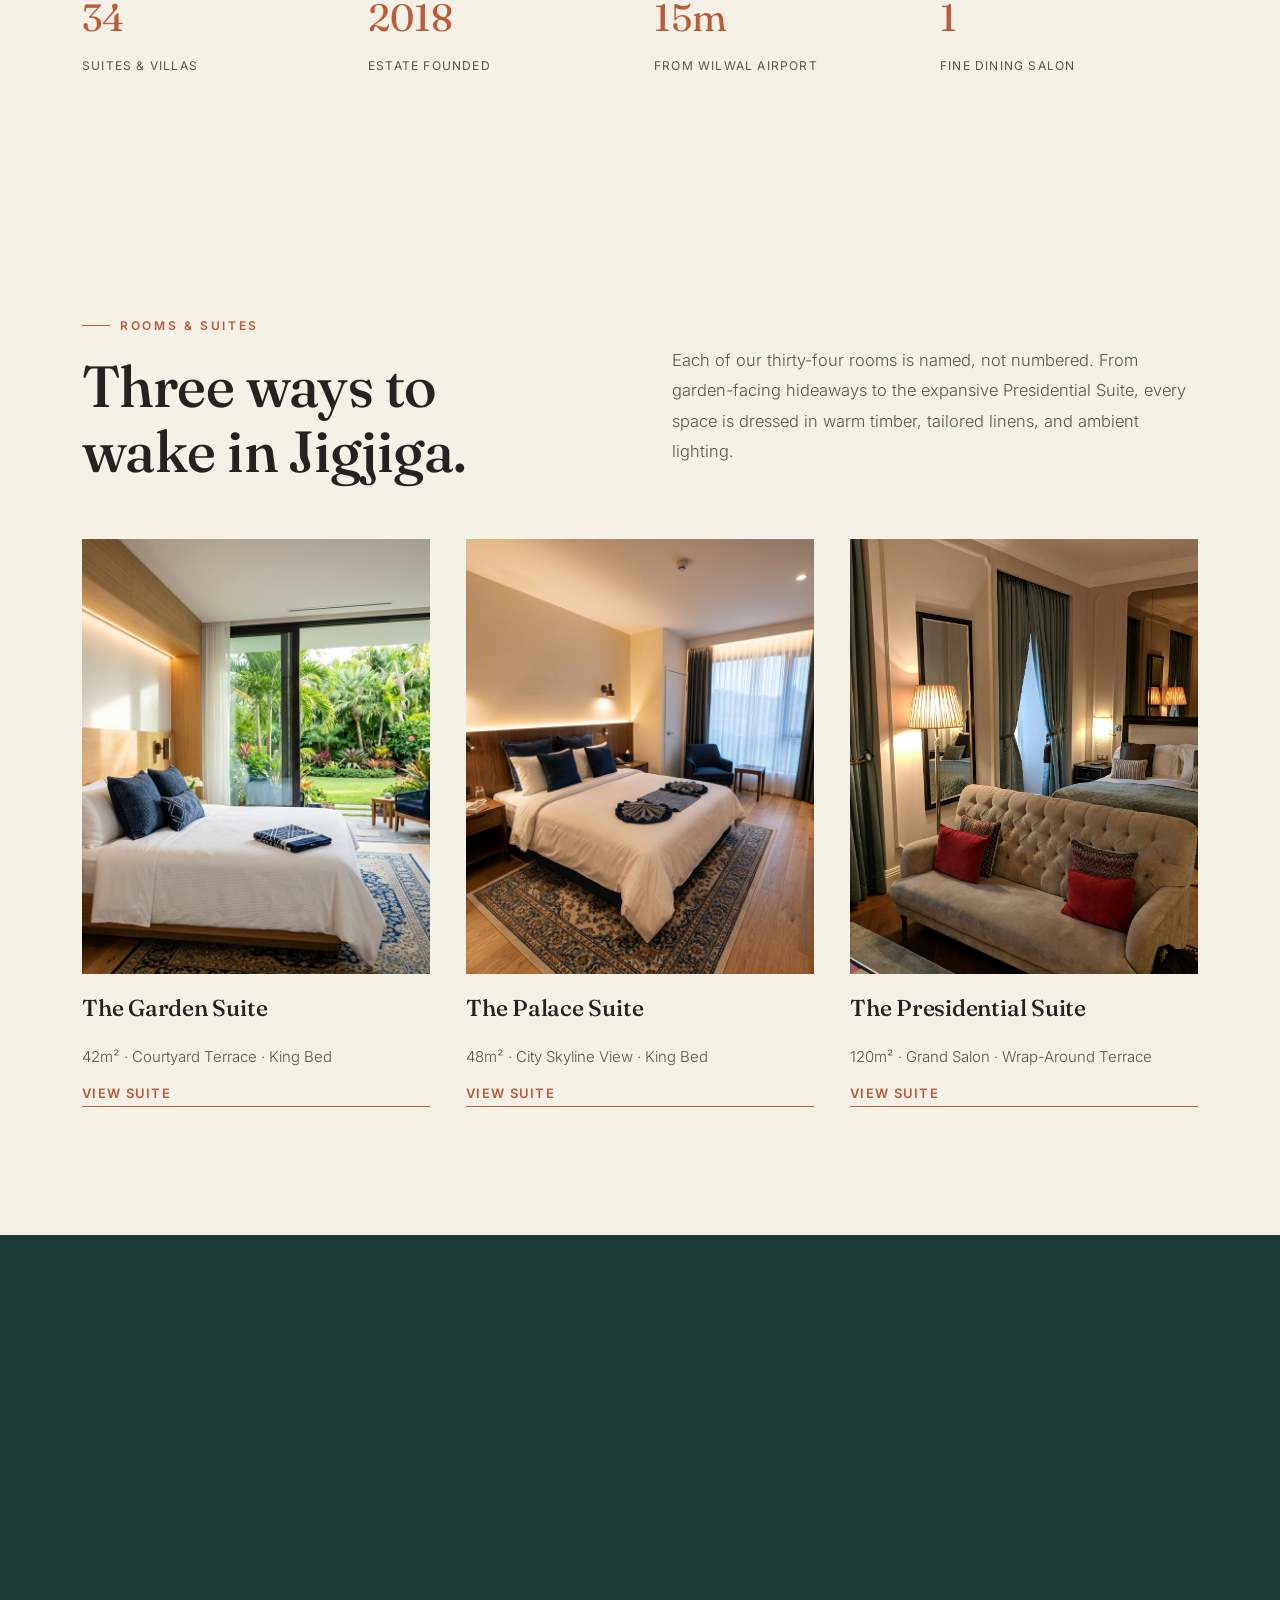
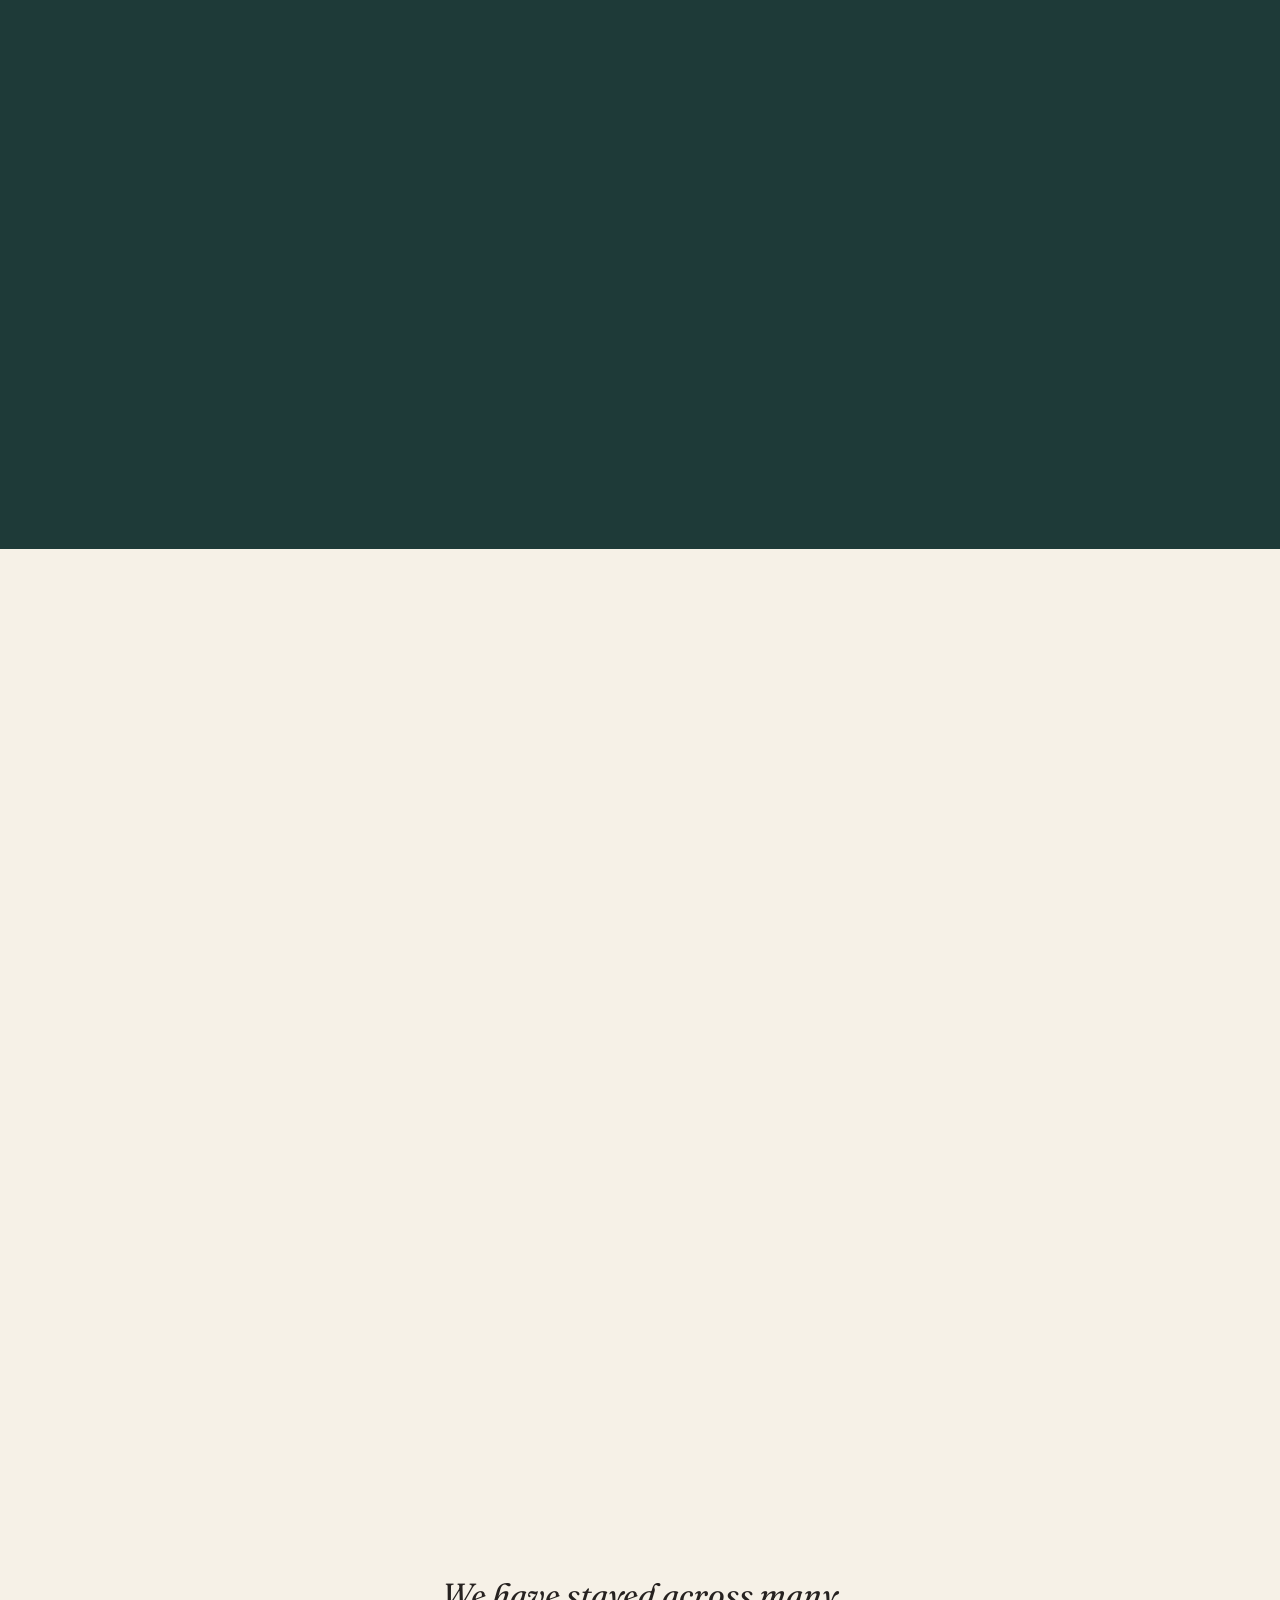
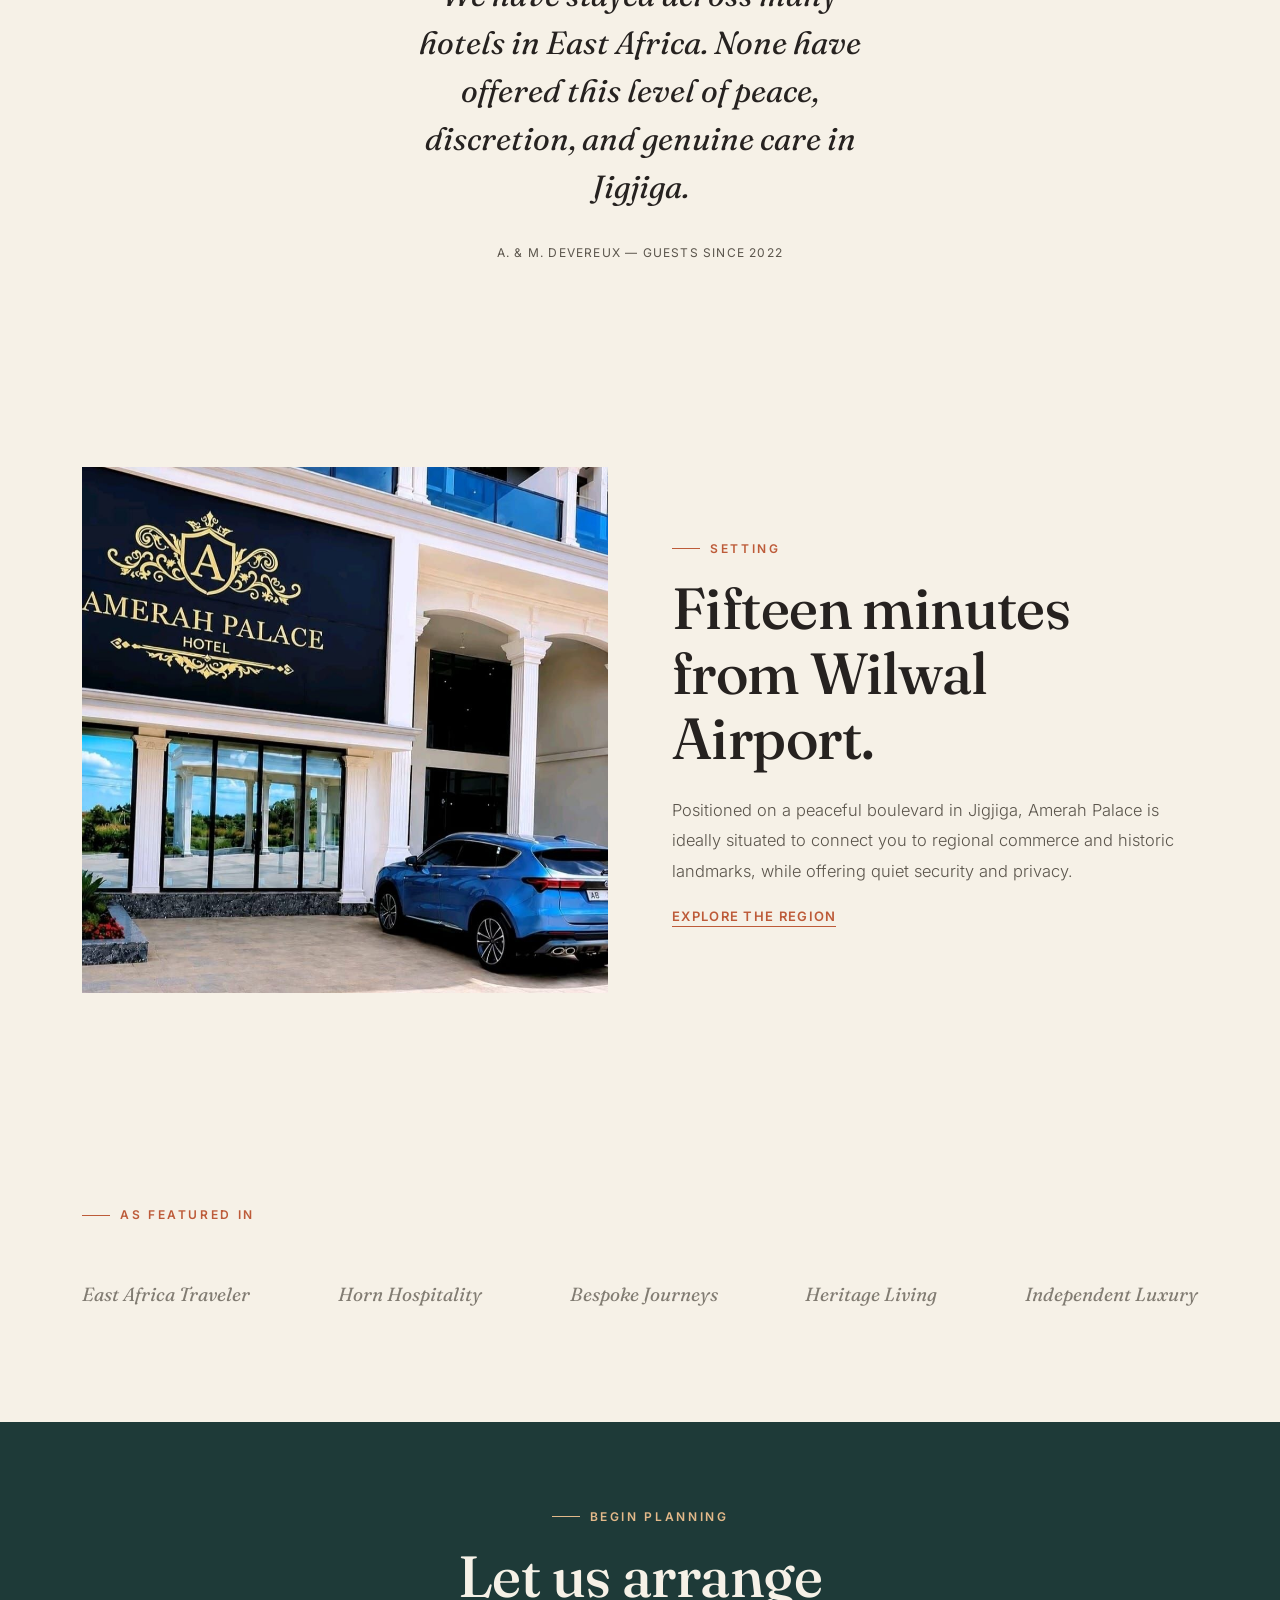
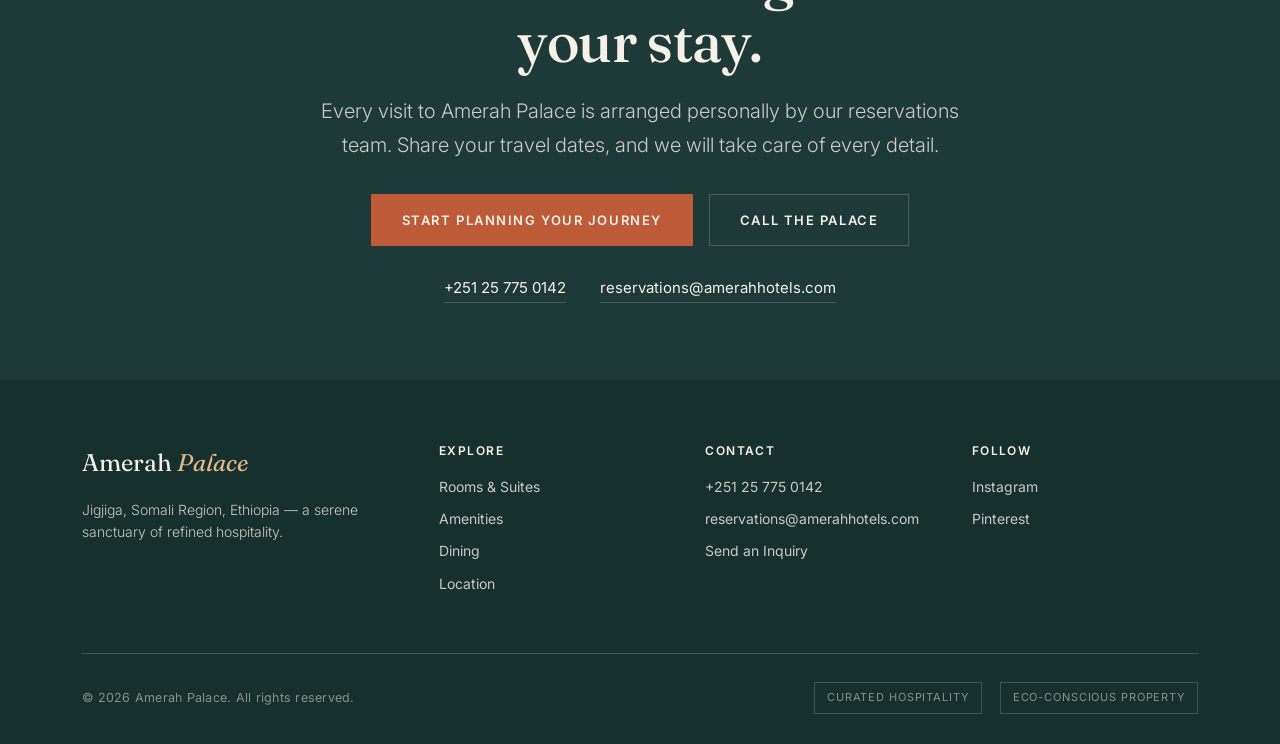
==== commit 1646d72b: "Add all dedicated hotel pages, clean navigation bar, and gallery showcase" ====
--- a/index.html
+++ b/index.html
@@ -1,266 +1,325 @@
 <!DOCTYPE html>
 <html lang="en">
+
 <head>
-<meta charset="UTF-8">
-<meta name="viewport" content="width=device-width, initial-scale=1.0">
-<title>Amerah Palace — A Luxury Sanctuary in Jigjiga</title>
-<meta name="description" content="Amerah Palace is a 34-suite luxury hotel in Jigjiga, Ethiopia, surrounded by serene courtyards and refined architecture. Discover suites, dining, and wellness — and arrange your stay with our concierge team.">
-<link rel="preconnect" href="https://fonts.googleapis.com">
-<link rel="stylesheet" href="css/style.css">
-<!-- Favicon / Browser Tab Icon -->
-<link rel="icon" type="image/jpeg" href="images/amerah_hotel_logo.jpeg">
-<link rel="apple-touch-icon" href="images/amerah_hotel_logo.jpeg">
+  <meta charset="UTF-8">
+  <meta name="viewport" content="width=device-width, initial-scale=1.0">
+  <title>Amerah Palace — A Luxury Sanctuary in Jigjiga</title>
+  <meta name="description"
+    content="Amerah Palace is a 34-suite luxury hotel in Jigjiga, Ethiopia, surrounded by serene courtyards and refined architecture. Discover suites, dining, and wellness — and arrange your stay with our concierge team.">
+  <link rel="preconnect" href="https://fonts.googleapis.com">
+  <link rel="stylesheet" href="css/style.css">
+  <!-- Favicon / Browser Tab Icon -->
+  <link rel="icon" type="image/jpeg" href="images/amerah_hotel_logo.jpeg">
+  <link rel="apple-touch-icon" href="images/amerah_hotel_logo.jpeg">
+  <!-- Open Graph / Social Media Sharing Preview -->
+  <meta property="og:type" content="website">
+  <meta property="og:url" content="https://amerahhotels.com/">
+  <meta property="og:title" content="Amerah Palace Hotel — A Luxury Sanctuary in Jigjiga">
+  <meta property="og:description"
+    content="Discover 34 luxury suites, fine dining, and bespoke hospitality at Amerah Palace in Jigjiga, Ethiopia.">
+  <meta property="og:image" content="https://amerahhotels.com/images/amerah_hotel_logo.jpeg">
 </head>
+
 <body>
 
-<!-- ============ HEADER ============ -->
-<header class="site-header">
-  <div class="wrap">
-    <a href="index.html" class="logo">Amerah <em>Palace</em></a>
-    <nav class="nav-links">
-      <a href="index.html" class="active">Home</a>
-      <a href="rooms.html">Rooms &amp; Suites</a>
-      <a href="amenities.html">Amenities</a>
-      <a href="dining.html">Dining</a>
-      <a href="location.html">Location</a>
-      <a href="contact.html">Contact</a>
-    </nav>
-    <a href="contact.html" class="nav-cta">Enquire Now</a>
-    <button class="nav-toggle" aria-label="Open menu">
-      <svg viewBox="0 0 24 24" fill="none" stroke="currentColor" stroke-width="1.4"><line x1="3" y1="7" x2="21" y2="7"/><line x1="3" y1="12" x2="21" y2="12"/><line x1="3" y1="17" x2="21" y2="17"/></svg>
+  <!-- ============ HEADER ============ -->
+  <header class="site-header">
+    <div class="wrap">
+      <a href="/" class="logo">Amerah <em>Palace</em></a>
+      <nav class="nav-links">
+        <a href="/" class="active">Home</a>
+        <a href="about">About</a>
+        <a href="rooms">Rooms</a>
+        <a href="amenities">Amenities</a>
+        <a href="dining">Dining</a>
+        <a href="lounges">Lounges</a>
+        <a href="events">Events</a>
+        <a href="shuttle">Shuttle</a>
+        <a href="gallery">Gallery</a>
+        <a href="location">Location</a>
+        <a href="contact">Contact</a>
+      </nav>
+      <a href="contact" class="nav-cta">Enquire Now</a>
+      <button class="nav-toggle" aria-label="Open menu">
+        <svg viewBox="0 0 24 24" fill="none" stroke="currentColor" stroke-width="1.4">
+          <line x1="3" y1="7" x2="21" y2="7" />
+          <line x1="3" y1="12" x2="21" y2="12" />
+          <line x1="3" y1="17" x2="21" y2="17" />
+        </svg>
+      </button>
+    </div>
+  </header>
+
+  <!-- ============ MOBILE NAV DRAWER ============ -->
+  <div class="mobile-nav">
+    <button class="mobile-nav-close" aria-label="Close menu">
+      <svg viewBox="0 0 24 24" fill="none" stroke="currentColor" stroke-width="1.4">
+        <line x1="5" y1="5" x2="19" y2="19" />
+        <line x1="19" y1="5" x2="5" y2="19" />
+      </svg>
     </button>
+    <a href="/">Home</a>
+    <a href="about">About</a>
+    <a href="rooms">Rooms</a>
+    <a href="amenities">Amenities</a>
+    <a href="dining">Dining</a>
+    <a href="lounges">Lounges</a>
+    <a href="events">Events</a>
+    <a href="shuttle">Shuttle</a>
+    <a href="gallery">Gallery</a>
+    <a href="location">Location</a>
+    <a href="contact">Contact</a>
+    <a href="https://www.booking.com/" target="_blank" rel="noopener noreferrer"
+      style="color:var(--terracotta);">Reservation (Booking.com)</a>
+    <div class="mobile-nav-contact">+251 94 883 1748 &nbsp;·&nbsp; reservations@amerahhotels.com</div>
   </div>
-</header>
-
-<!-- ============ MOBILE NAV ============ -->
-<div class="mobile-nav">
-  <button class="mobile-nav-close" aria-label="Close menu">
-    <svg viewBox="0 0 24 24" fill="none" stroke="currentColor" stroke-width="1.4"><line x1="5" y1="5" x2="19" y2="19"/><line x1="19" y1="5" x2="5" y2="19"/></svg>
-  </button>
-  <a href="index.html">Home</a>
-  <a href="rooms.html">Rooms &amp; Suites</a>
-  <a href="amenities.html">Amenities</a>
-  <a href="dining.html">Dining</a>
-  <a href="location.html">Location</a>
-  <a href="contact.html">Contact</a>
-  <div class="mobile-nav-contact">+251 25 775 0142 &nbsp;·&nbsp; reservations@amerahhotels.com</div>
-</div>
-
-<!-- ============ HERO ============ -->
-<section class="hero">
-  <div class="hero-bg" style="background-image:url('images/hotel-building-exterior.jpg');"></div>
-  <div class="hero-scrim"></div>
-  <div class="hero-content">
-    <div class="wrap">
-      <div class="hero-kicker">Jigjiga, Ethiopia</div>
-      <h1 class="display-1">Where the plateau<br>meets its quiet.</h1>
-      <p class="hero-sub">A 34-suite sanctuary set in Jigjiga, framed by private courtyards and timeless hospitality. Amerah Palace is not booked — it is arranged, personally, for you.</p>
-    </div>
+
+  <!-- ============ HERO ============ -->
+  <section class="hero">
+    <div class="hero-bg" style="background-image:url('images/hotel-building-exterior.jpg');"></div>
+    <div class="hero-scrim"></div>
+    <div class="hero-content">
+      <div class="wrap">
+        <div class="hero-kicker">Jigjiga, Ethiopia</div>
+        <h1 class="display-1">Where the plateau<br>meets its quiet.</h1>
+        <p class="hero-sub">A 34-suite sanctuary set in Jigjiga, framed by private courtyards and timeless hospitality.
+          Amerah Palace is not booked — it is arranged, personally, for you.</p>
+      </div>
+    </div>
+    <div class="hero-scroll">
+      <div class="line"></div>Scroll
+    </div>
+  </section>
+
+  <!-- ============ SUNLINE DIVIDER ============ -->
+  <div class="sunline-wrap">
+    <svg class="sunline" viewBox="0 0 1200 64" preserveAspectRatio="none">
+      <path d="M0,50 C300,10 900,10 1200,50" fill="none" stroke-width="1" />
+      <circle cx="600" cy="34" r="5" />
+    </svg>
   </div>
-  <div class="hero-scroll"><div class="line"></div>Scroll</div>
-</section>
-
-<!-- ============ SUNLINE DIVIDER ============ -->
-<div class="sunline-wrap">
-  <svg class="sunline" viewBox="0 0 1200 64" preserveAspectRatio="none">
-    <path d="M0,50 C300,10 900,10 1200,50" fill="none" stroke-width="1"/>
-    <circle cx="600" cy="34" r="5"/>
-  </svg>
-</div>
-
-<!-- ============ WELCOME / MANIFESTO ============ -->
-<section class="section-sm">
-  <div class="wrap center" style="max-width:760px;">
-    <div class="eyebrow" style="justify-content:center;">Amerah Palace</div>
-    <p class="display-3 italic reveal">"A house built for the sun, held by stone that honors the quiet dignity of Jigjiga. We ask only that you slow down enough to notice it."</p>
-  </div>
-</section>
-
-<!-- ============ AT A GLANCE ============ -->
-<section class="section-sm sand">
-  <div class="wrap">
-    <div class="grid-4">
-      <div class="stat reveal"><div class="num">34</div><div class="label">Suites &amp; Villas</div></div>
-      <div class="stat reveal"><div class="num">2018</div><div class="label">Estate Founded</div></div>
-      <div class="stat reveal"><div class="num">15m</div><div class="label">From Wilwal Airport</div></div>
-      <div class="stat reveal"><div class="num">1</div><div class="label">Fine Dining Salon</div></div>
-    </div>
-  </div>
-</section>
-
-<!-- ============ ROOMS TEASER ============ -->
-<section class="section">
-  <div class="wrap">
-    <div class="grid-2" style="align-items:flex-end; margin-bottom:56px;">
-      <div class="reveal">
-        <div class="eyebrow">Rooms &amp; Suites</div>
-        <h2 class="display-2">Three ways to<br>wake in Jigjiga.</h2>
-      </div>
-      <p class="body-text reveal" style="margin-left:auto;">Each of our thirty-four rooms is named, not numbered. From garden-facing hideaways to the expansive Presidential Suite, every space is dressed in warm timber, tailored linens, and ambient lighting.</p>
-    </div>
-
-    <div class="grid-3">
-      <div class="feature-card reveal">
-        <div class="img-card"><img src="images/room-garden-terrace.jpeg" alt="Garden Suite at Amerah Palace"></div>
-        <h3>The Garden Suite</h3>
-        <p>42m² · Courtyard Terrace · King Bed</p>
-        <a href="rooms.html?room=garden" class="btn-ghost">View Suite</a>
-      </div>
-      <div class="feature-card reveal">
-        <div class="img-card"><img src="images/room-king-executive.jpeg" alt="Palace Suite at Amerah Palace"></div>
-        <h3>The Palace Suite</h3>
-        <p>48m² · City Skyline View · King Bed</p>
-        <a href="rooms.html?room=ocean" class="btn-ghost">View Suite</a>
-      </div>
-      <div class="feature-card reveal">
-        <div class="img-card"><img src="images/room-presidential-classic.jpeg" alt="Presidential Residence at Amerah Palace"></div>
-        <h3>The Presidential Suite</h3>
-        <p>120m² · Grand Salon · Wrap-Around Terrace</p>
-        <a href="rooms.html?room=presidential" class="btn-ghost">View Suite</a>
-      </div>
-    </div>
-  </div>
-</section>
-
-<!-- ============ SIGNATURE EXPERIENCE (ROOFTOP LOUNGE) ============ -->
-<section class="section dark">
-  <div class="wrap">
-    <div class="grid-2">
-      <div class="img-card reveal" style="aspect-ratio:4/5;">
-        <img src="images/dining-rooftop-lounge.jpeg" alt="Rooftop Sky Lounge at Amerah Palace">
-      </div>
-      <div class="reveal on-dark">
-        <div class="eyebrow on-dark">Signature Experience</div>
-        <h2 class="display-2">The rooftop lounge<br>above the city lights.</h2>
-        <p class="lede mt-24">Perched on the highest floor beneath starry highland skies, our open-air terrace features ambient fire pits, plush seating, and an expansive panoramic view over Jigjiga.</p>
-        <a href="dining.html" class="btn-outline on-dark mt-32">Discover The Lounge</a>
-      </div>
-    </div>
-  </div>
-</section>
-
-<!-- ============ DINING TEASER ============ -->
-<section class="section">
-  <div class="wrap">
-    <div class="grid-2">
-      <div class="reveal">
-        <div class="eyebrow">Dining &amp; Gastronomy</div>
-        <h2 class="display-2">A table set by<br>heritage.</h2>
-        <p class="body-text mt-24">Executive chefs celebrate rich regional spices, slow embers, and fresh highland harvest. An authentic culinary journey served across our grand dining hall and private salons.</p>
-        <a href="dining.html" class="btn-ghost mt-32">Explore Dining</a>
-      </div>
-      <div class="img-card reveal" style="aspect-ratio:4/5;">
-        <img src="images/dining-fine-dish.jpeg" alt="Fine dining dish at Al-Diwan restaurant">
-      </div>
-    </div>
-  </div>
-</section>
-
-<!-- ============ TESTIMONIAL ============ -->
-<section class="section-sm sand">
-  <div class="wrap center" style="max-width:820px;">
-    <p class="pull-quote center">We have stayed across many hotels in East Africa. None have offered this level of peace, discretion, and genuine care in Jigjiga.</p>
-    <div class="pull-quote-attr">A. &amp; M. Devereux — Guests since 2022</div>
-  </div>
-</section>
-
-<!-- ============ LOCATION SNAPSHOT ============ -->
-<section class="section">
-  <div class="wrap">
-    <div class="grid-2">
-      <div class="img-card reveal" style="aspect-ratio:1/1;">
-        <img src="images/hotel-entrance-front.jpg" alt="Grand Entrance of Amerah Palace in Jigjiga">
-      </div>
-      <div class="reveal">
-        <div class="eyebrow">Setting</div>
-        <h2 class="display-2">Fifteen minutes<br>from Wilwal Airport.</h2>
-        <p class="body-text mt-24">Positioned on a peaceful boulevard in Jigjiga, Amerah Palace is ideally situated to connect you to regional commerce and historic landmarks, while offering quiet security and privacy.</p>
-        <a href="location.html" class="btn-ghost mt-32">Explore the Region</a>
-      </div>
-    </div>
-  </div>
-</section>
-
-<!-- ============ PRESS STRIP ============ -->
-<section class="section-sm">
-  <div class="wrap">
-    <div class="eyebrow center" style="justify-content:center;">As Featured In</div>
-    <div class="press-strip">
-      <span>East Africa Traveler</span>
-      <span>Horn Hospitality</span>
-      <span>Bespoke Journeys</span>
-      <span>Heritage Living</span>
-      <span>Independent Luxury</span>
-    </div>
-  </div>
-</section>
-
-<!-- ============ CTA BAND ============ -->
-<section class="cta-band">
-  <div class="wrap">
-    <div class="eyebrow on-dark" style="justify-content:center;">Begin Planning</div>
-    <h2 class="display-2">Let us arrange<br>your stay.</h2>
-    <p class="lede center" style="color:rgba(246,241,231,0.8); margin:0 auto;">Every visit to Amerah Palace is arranged personally by our reservations team. Share your travel dates, and we will take care of every detail.</p>
-    <div class="cta-buttons">
-      <a href="contact.html" class="btn btn-primary">Start Planning Your Journey</a>
-      <a href="tel:+251257750142" class="btn-outline on-dark btn">Call the Palace</a>
-    </div>
-    <div class="contact-line">
-      <a href="tel:+251257750142">+251 25 775 0142</a>
-      <a href="mailto:reservations@amerahhotels.com">reservations@amerahhotels.com</a>
-    </div>
-  </div>
-</section>
-
-<!-- ============ FOOTER ============ -->
-<footer class="site-footer">
-  <div class="wrap">
-    <div class="footer-top">
-      <div>
-        <div class="footer-logo">Amerah <em>Palace</em></div>
-        <p style="font-size:14px; max-width:32ch; font-weight:300;">Jigjiga, Somali Region, Ethiopia — a serene sanctuary of refined hospitality.</p>
-      </div>
-      <div>
-        <h4>Explore</h4>
-        <ul>
-          <li><a href="rooms.html">Rooms &amp; Suites</a></li>
-          <li><a href="amenities.html">Amenities</a></li>
-          <li><a href="dining.html">Dining</a></li>
-          <li><a href="location.html">Location</a></li>
-        </ul>
-      </div>
-      <div>
-        <h4>Contact</h4>
-        <ul>
-          <li><a href="tel:+251257750142">+251 25 775 0142</a></li>
-          <li><a href="mailto:reservations@amerahhotels.com">reservations@amerahhotels.com</a></li>
-          <li><a href="contact.html">Send an Inquiry</a></li>
-        </ul>
-      </div>
-      <div>
-        <h4>Follow</h4>
-        <ul>
-          <li><a href="#">Instagram</a></li>
-          <li><a href="#">Pinterest</a></li>
-        </ul>
-      </div>
-    </div>
-    <div class="footer-bottom">
-      <span>© 2026 Amerah Palace. All rights reserved.</span>
-      <div class="footer-badges">
-        <span>Curated Hospitality</span>
-        <span>Eco-Conscious Property</span>
-      </div>
-    </div>
-  </div>
-</footer>
-
-<!-- ============ STICKY CONTACT ============ -->
-<a href="contact.html" class="sticky-contact">
-  <svg viewBox="0 0 24 24" fill="none" stroke="currentColor" stroke-width="1.6"><path d="M22 16.92v3a2 2 0 0 1-2.18 2 19.79 19.79 0 0 1-8.63-3.07 19.5 19.5 0 0 1-6-6 19.79 19.79 0 0 1-3.07-8.67A2 2 0 0 1 4.11 2h3a2 2 0 0 1 2 1.72c.127.96.361 1.903.7 2.81a2 2 0 0 1-.45 2.11L8.09 9.91a16 16 0 0 0 6 6l1.27-1.27a2 2 0 0 1 2.11-.45c.907.339 1.85.573 2.81.7A2 2 0 0 1 22 16.92z"/></svg>
-  <span class="full">Enquire Now</span>
-</a>
-
-<script src="js/main.js"></script>
+
+  <!-- ============ WELCOME / MANIFESTO ============ -->
+  <section class="section-sm">
+    <div class="wrap center" style="max-width:760px;">
+      <div class="eyebrow" style="justify-content:center;">Amerah Palace</div>
+      <p class="display-3 italic reveal">"A house built for the sun, held by stone that honors the quiet dignity of
+        Jigjiga. We ask only that you slow down enough to notice it."</p>
+    </div>
+  </section>
+
+  <!-- ============ AT A GLANCE ============ -->
+  <section class="section-sm sand">
+    <div class="wrap">
+      <div class="grid-4">
+        <div class="stat reveal">
+          <div class="num">34</div>
+          <div class="label">Suites &amp; Villas</div>
+        </div>
+        <div class="stat reveal">
+          <div class="num">2018</div>
+          <div class="label">Estate Founded</div>
+        </div>
+        <div class="stat reveal">
+          <div class="num">15m</div>
+          <div class="label">From Wilwal Airport</div>
+        </div>
+        <div class="stat reveal">
+          <div class="num">1</div>
+          <div class="label">Fine Dining Salon</div>
+        </div>
+      </div>
+    </div>
+  </section>
+
+  <!-- ============ ROOMS TEASER ============ -->
+  <section class="section">
+    <div class="wrap">
+      <div class="grid-2" style="align-items:flex-end; margin-bottom:56px;">
+        <div class="reveal">
+          <div class="eyebrow">Rooms &amp; Suites</div>
+          <h2 class="display-2">Three ways to<br>wake in Jigjiga.</h2>
+        </div>
+        <p class="body-text reveal" style="margin-left:auto;">Each of our thirty-four rooms is named, not numbered. From
+          garden-facing hideaways to the expansive Presidential Suite, every space is dressed in warm timber, tailored
+          linens, and ambient lighting.</p>
+      </div>
+
+      <div class="grid-3">
+        <div class="feature-card reveal">
+          <div class="img-card"><img src="images/room-garden-terrace.jpeg" alt="Garden Suite at Amerah Palace"></div>
+          <h3>The Garden Suite</h3>
+          <p>42m² · Courtyard Terrace · King Bed</p>
+          <a href="rooms.html?room=garden" class="btn-ghost">View Suite</a>
+        </div>
+        <div class="feature-card reveal">
+          <div class="img-card"><img src="images/room-king-executive.jpeg" alt="Palace Suite at Amerah Palace"></div>
+          <h3>The Palace Suite</h3>
+          <p>48m² · City Skyline View · King Bed</p>
+          <a href="rooms.html?room=ocean" class="btn-ghost">View Suite</a>
+        </div>
+        <div class="feature-card reveal">
+          <div class="img-card"><img src="images/room-presidential-classic.jpeg"
+              alt="Presidential Residence at Amerah Palace"></div>
+          <h3>The Presidential Suite</h3>
+          <p>120m² · Grand Salon · Wrap-Around Terrace</p>
+          <a href="rooms.html?room=presidential" class="btn-ghost">View Suite</a>
+        </div>
+      </div>
+    </div>
+  </section>
+
+  <!-- ============ SIGNATURE EXPERIENCE (ROOFTOP LOUNGE) ============ -->
+  <section class="section dark">
+    <div class="wrap">
+      <div class="grid-2">
+        <div class="img-card reveal" style="aspect-ratio:4/5;">
+          <img src="images/dining-rooftop-lounge.jpeg" alt="Rooftop Sky Lounge at Amerah Palace">
+        </div>
+        <div class="reveal on-dark">
+          <div class="eyebrow on-dark">Signature Experience</div>
+          <h2 class="display-2">The rooftop lounge<br>above the city lights.</h2>
+          <p class="lede mt-24">Perched on the highest floor beneath starry highland skies, our open-air terrace
+            features ambient fire pits, plush seating, and an expansive panoramic view over Jigjiga.</p>
+          <a href="dining" class="btn-outline on-dark mt-32">Discover The Lounge</a>
+        </div>
+      </div>
+    </div>
+  </section>
+
+  <!-- ============ DINING TEASER ============ -->
+  <section class="section">
+    <div class="wrap">
+      <div class="grid-2">
+        <div class="reveal">
+          <div class="eyebrow">Dining &amp; Gastronomy</div>
+          <h2 class="display-2">A table set by<br>heritage.</h2>
+          <p class="body-text mt-24">Executive chefs celebrate rich regional spices, slow embers, and fresh highland
+            harvest. An authentic culinary journey served across our grand dining hall and private salons.</p>
+          <a href="dining" class="btn-ghost mt-32">Explore Dining</a>
+        </div>
+        <div class="img-card reveal" style="aspect-ratio:4/5;">
+          <img src="images/dining-fine-dish.jpeg" alt="Fine dining dish at Al-Diwan restaurant">
+        </div>
+      </div>
+    </div>
+  </section>
+
+  <!-- ============ TESTIMONIAL ============ -->
+  <section class="section-sm sand">
+    <div class="wrap center" style="max-width:820px;">
+      <p class="pull-quote center">We have stayed across many hotels in East Africa. None have offered this level of
+        peace, discretion, and genuine care in Jigjiga.</p>
+      <div class="pull-quote-attr">A. &amp; M. Devereux — Guests since 2022</div>
+    </div>
+  </section>
+
+  <!-- ============ LOCATION SNAPSHOT ============ -->
+  <section class="section">
+    <div class="wrap">
+      <div class="grid-2">
+        <div class="img-card reveal" style="aspect-ratio:1/1;">
+          <img src="images/hotel-entrance-front.jpg" alt="Grand Entrance of Amerah Palace in Jigjiga">
+        </div>
+        <div class="reveal">
+          <div class="eyebrow">Setting</div>
+          <h2 class="display-2">Fifteen minutes<br>from Wilwal Airport.</h2>
+          <p class="body-text mt-24">Positioned on a peaceful boulevard in Jigjiga, Amerah Palace is ideally situated to
+            connect you to regional commerce and historic landmarks, while offering quiet security and privacy.</p>
+          <a href="location" class="btn-ghost mt-32">Explore the Region</a>
+        </div>
+      </div>
+    </div>
+  </section>
+
+  <!-- ============ PRESS STRIP ============ -->
+  <section class="section-sm">
+    <div class="wrap">
+      <div class="eyebrow center" style="justify-content:center;">As Featured In</div>
+      <div class="press-strip">
+        <span>East Africa Traveler</span>
+        <span>Horn Hospitality</span>
+        <span>Bespoke Journeys</span>
+        <span>Heritage Living</span>
+        <span>Independent Luxury</span>
+      </div>
+    </div>
+  </section>
+
+  <!-- ============ CTA BAND ============ -->
+  <section class="cta-band">
+    <div class="wrap">
+      <div class="eyebrow on-dark" style="justify-content:center;">Begin Planning</div>
+      <h2 class="display-2">Let us arrange<br>your stay.</h2>
+      <p class="lede center" style="color:rgba(246,241,231,0.8); margin:0 auto;">Every visit to Amerah Palace is
+        arranged personally by our reservations team. Share your travel dates, and we will take care of every detail.
+      </p>
+      <div class="cta-buttons">
+        <a href="contact" class="btn btn-primary">Start Planning Your Journey</a>
+        <a href="tel:+251257750142" class="btn-outline on-dark btn">Call the Palace</a>
+      </div>
+      <div class="contact-line">
+        <a href="tel:+251257750142">+251 25 775 0142</a>
+        <a href="mailto:reservations@amerahhotels.com">reservations@amerahhotels.com</a>
+      </div>
+    </div>
+  </section>
+
+  <!-- ============ FOOTER ============ -->
+  <footer class="site-footer">
+    <div class="wrap">
+      <div class="footer-top">
+        <div>
+          <div class="footer-logo">Amerah <em>Palace</em></div>
+          <p style="font-size:14px; max-width:32ch; font-weight:300;">Jigjiga, Somali Region, Ethiopia — a serene
+            sanctuary of refined hospitality.</p>
+        </div>
+        <div>
+          <h4>Explore</h4>
+          <ul>
+            <li><a href="rooms">Rooms &amp; Suites</a></li>
+            <li><a href="amenities">Amenities</a></li>
+            <li><a href="dining">Dining</a></li>
+            <li><a href="location">Location</a></li>
+          </ul>
+        </div>
+        <div>
+          <h4>Contact</h4>
+          <ul>
+            <li><a href="tel:+251257750142">+251 25 775 0142</a></li>
+            <li><a href="mailto:reservations@amerahhotels.com">reservations@amerahhotels.com</a></li>
+            <li><a href="contact">Send an Inquiry</a></li>
+          </ul>
+        </div>
+        <div>
+          <h4>Follow</h4>
+          <ul>
+            <li><a href="#">Instagram</a></li>
+            <li><a href="#">Pinterest</a></li>
+          </ul>
+        </div>
+      </div>
+      <div class="footer-bottom">
+        <span>© 2026 Amerah Palace. All rights reserved.</span>
+        <div class="footer-badges">
+          <span>Curated Hospitality</span>
+          <span>Eco-Conscious Property</span>
+        </div>
+      </div>
+    </div>
+  </footer>
+
+  <!-- ============ STICKY CONTACT ============ -->
+  <a href="contact" class="sticky-contact">
+    <svg viewBox="0 0 24 24" fill="none" stroke="currentColor" stroke-width="1.6">
+      <path
+        d="M22 16.92v3a2 2 0 0 1-2.18 2 19.79 19.79 0 0 1-8.63-3.07 19.5 19.5 0 0 1-6-6 19.79 19.79 0 0 1-3.07-8.67A2 2 0 0 1 4.11 2h3a2 2 0 0 1 2 1.72c.127.96.361 1.903.7 2.81a2 2 0 0 1-.45 2.11L8.09 9.91a16 16 0 0 0 6 6l1.27-1.27a2 2 0 0 1 2.11-.45c.907.339 1.85.573 2.81.7A2 2 0 0 1 22 16.92z" />
+    </svg>
+    <span class="full">Enquire Now</span>
+  </a>
+
+  <script src="js/main.js"></script>
 </body>
-</html>
+
+</html>
--- a/css/style.css
+++ b/css/style.css
@@ -345,7 +345,7 @@
   left: 0;
   right: 0;
   z-index: 100;
-  padding: 26px 0;
+  padding: 22px 0;
   transition: all .4s ease;
 }
 
@@ -353,21 +353,26 @@
   display: flex;
   align-items: center;
   justify-content: space-between;
+  max-width: 1420px;
+  /* Expanded from 1180px to fit all links comfortably */
+  padding: 0 32px;
 }
 
 .site-header.solid {
   background: rgba(246, 241, 231, 0.94);
   backdrop-filter: blur(8px);
-  padding: 16px 0;
+  padding: 14px 0;
   border-bottom: 1px solid var(--line);
 }
 
 .logo {
   font-family: var(--f-display);
-  font-size: 21px;
+  font-size: 20px;
   letter-spacing: 0.03em;
   color: var(--ivory);
   transition: color .4s ease;
+  white-space: nowrap;
+  flex-shrink: 0;
 }
 
 .site-header.solid .logo {
@@ -381,19 +386,33 @@
 
 .nav-links {
   display: flex;
-  gap: 38px;
+  gap: clamp(10px, 1.1vw, 18px);
   align-items: center;
 }
 
 .nav-links a {
-  font-size: 12.5px;
-  letter-spacing: 0.1em;
+  font-size: 11px;
+  letter-spacing: 0.07em;
   text-transform: uppercase;
   color: var(--ivory);
   font-weight: 500;
   transition: color .4s ease, opacity .2s ease;
   padding: 4px 0;
   border-bottom: 1px solid transparent;
+  white-space: nowrap;
+}
+
+/* Switch to hamburger menu on screens smaller than 1180px */
+@media (max-width:1180px) {
+
+  .nav-links,
+  .nav-cta {
+    display: none;
+  }
+
+  .nav-toggle {
+    display: block;
+  }
 }
 
 .site-header.solid .nav-links a {
@@ -409,14 +428,16 @@
 }
 
 .nav-cta {
-  font-size: 12.5px;
-  letter-spacing: 0.1em;
+  font-size: 11px;
+  letter-spacing: 0.09em;
   text-transform: uppercase;
   font-weight: 600;
-  padding: 11px 22px;
+  padding: 9px 18px;
   border: 1px solid var(--ivory);
   color: var(--ivory);
   transition: all .35s ease;
+  white-space: nowrap;
+  flex-shrink: 0;
 }
 
 .site-header.solid .nav-cta {
@@ -464,6 +485,18 @@
   }
 }
 
+@media (max-width:1220px) {
+
+  .nav-links,
+  .nav-cta {
+    display: none !important;
+  }
+
+  .nav-toggle {
+    display: block !important;
+  }
+}
+
 .mobile-nav {
   position: fixed;
   inset: 0;
@@ -471,15 +504,29 @@
   z-index: 200;
   display: flex;
   flex-direction: column;
-  justify-content: center;
+  justify-content: flex-start;
+  /* Starts from top so all 10 links fit */
   align-items: flex-start;
-  padding: 0 36px;
+  padding: 80px 36px 40px;
+  overflow-y: auto;
+  /* Allows mobile visitors to scroll through all links */
+  visibility: hidden;
+  /* Completely hides closed menu from desktop */
   transform: translateY(-100%);
-  transition: transform .5s cubic-bezier(.6, 0, .2, 1);
+  transition: transform .5s cubic-bezier(.6, 0, .2, 1), visibility .5s;
 }
 
 .mobile-nav.open {
+  visibility: visible;
   transform: translateY(0);
+}
+
+/* PERMANENT FIX: Completely remove mobile nav from desktop screens */
+@media (min-width: 1181px) {
+  .mobile-nav {
+    display: none !important;
+    visibility: hidden !important;
+  }
 }
 
 .mobile-nav a {
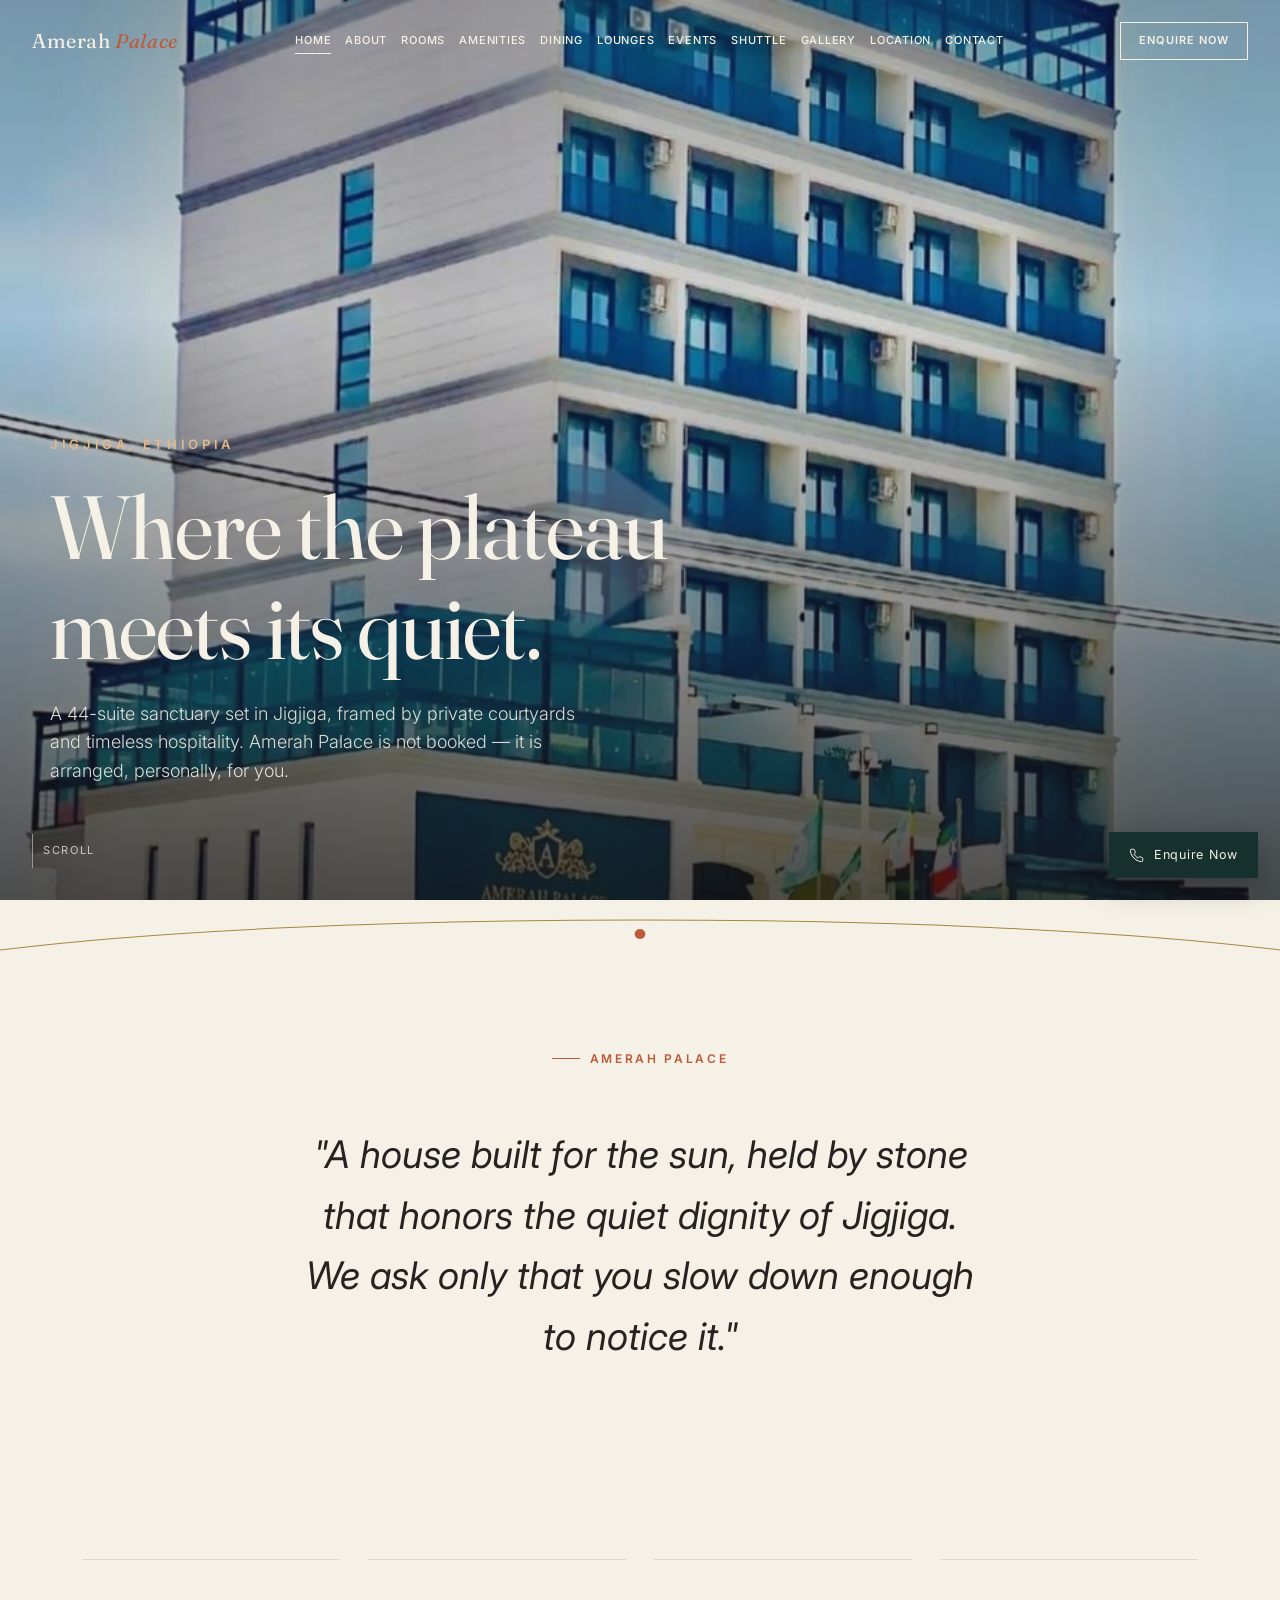
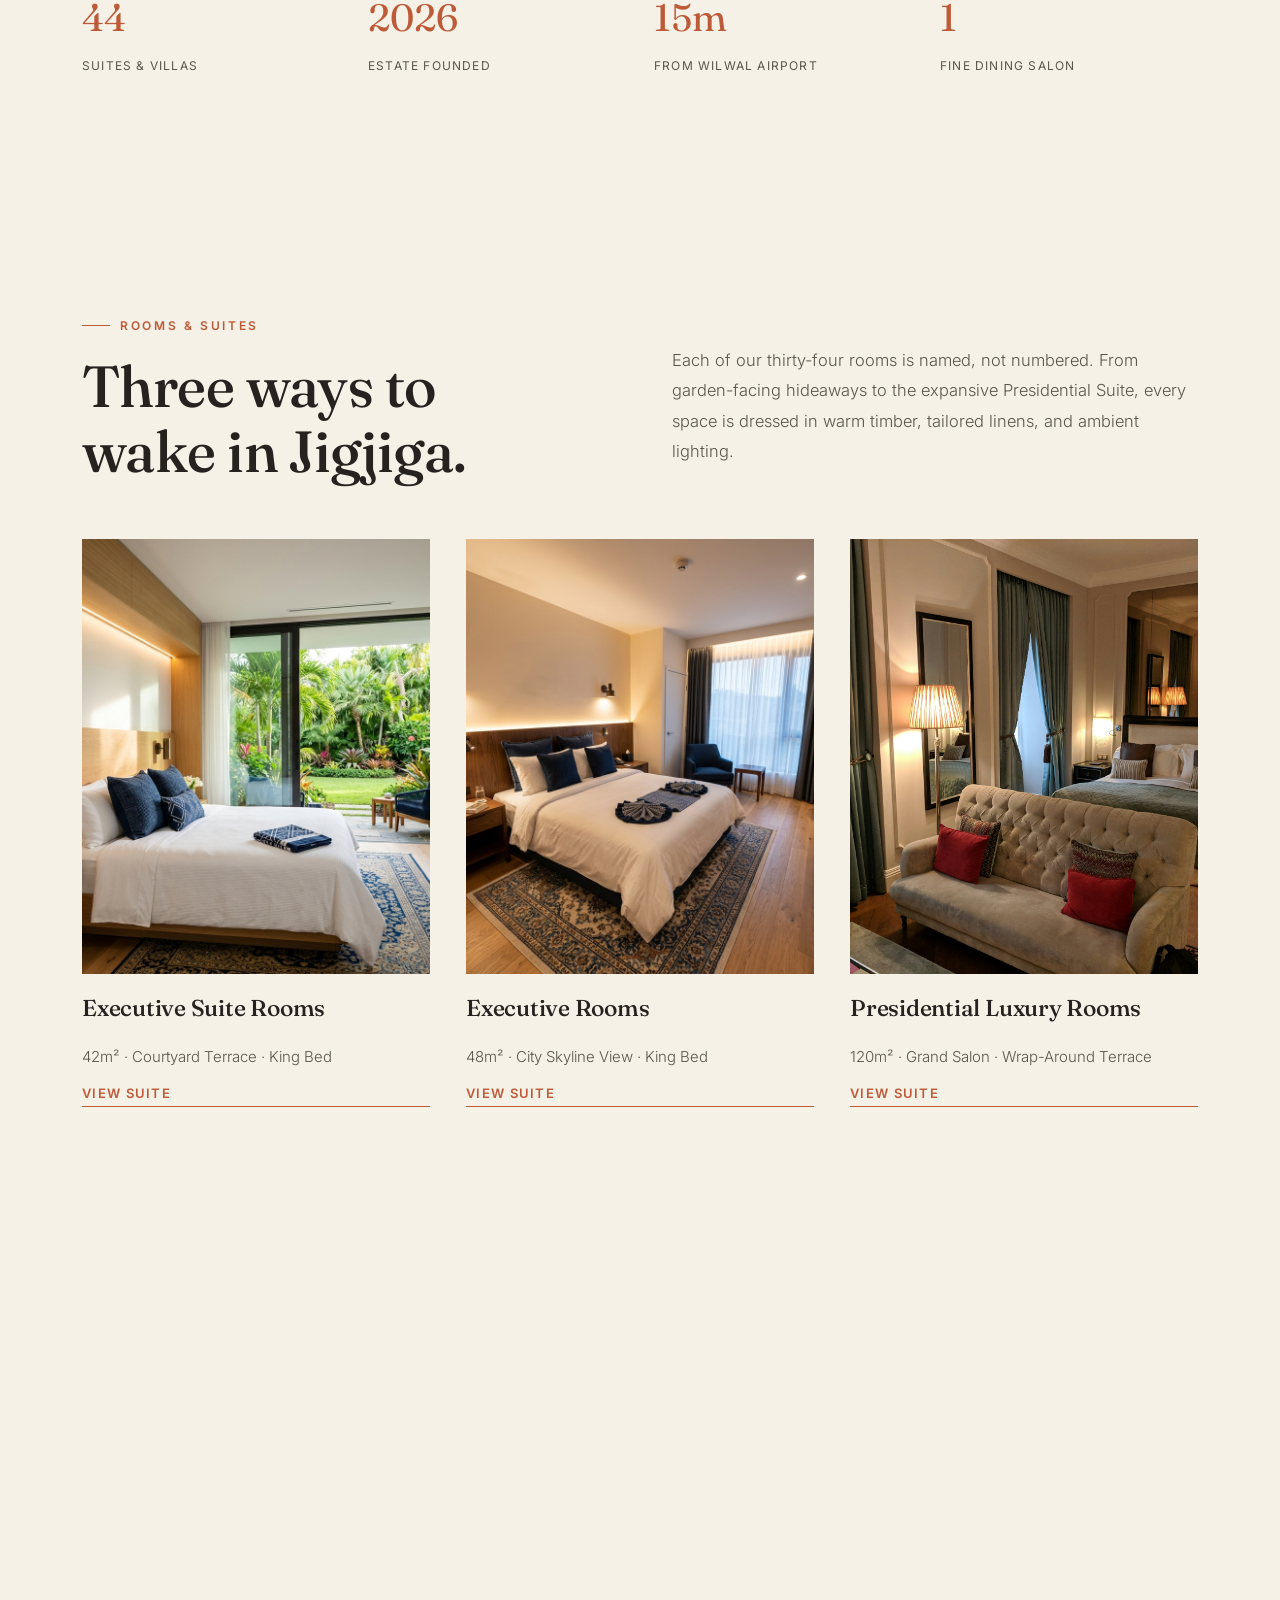
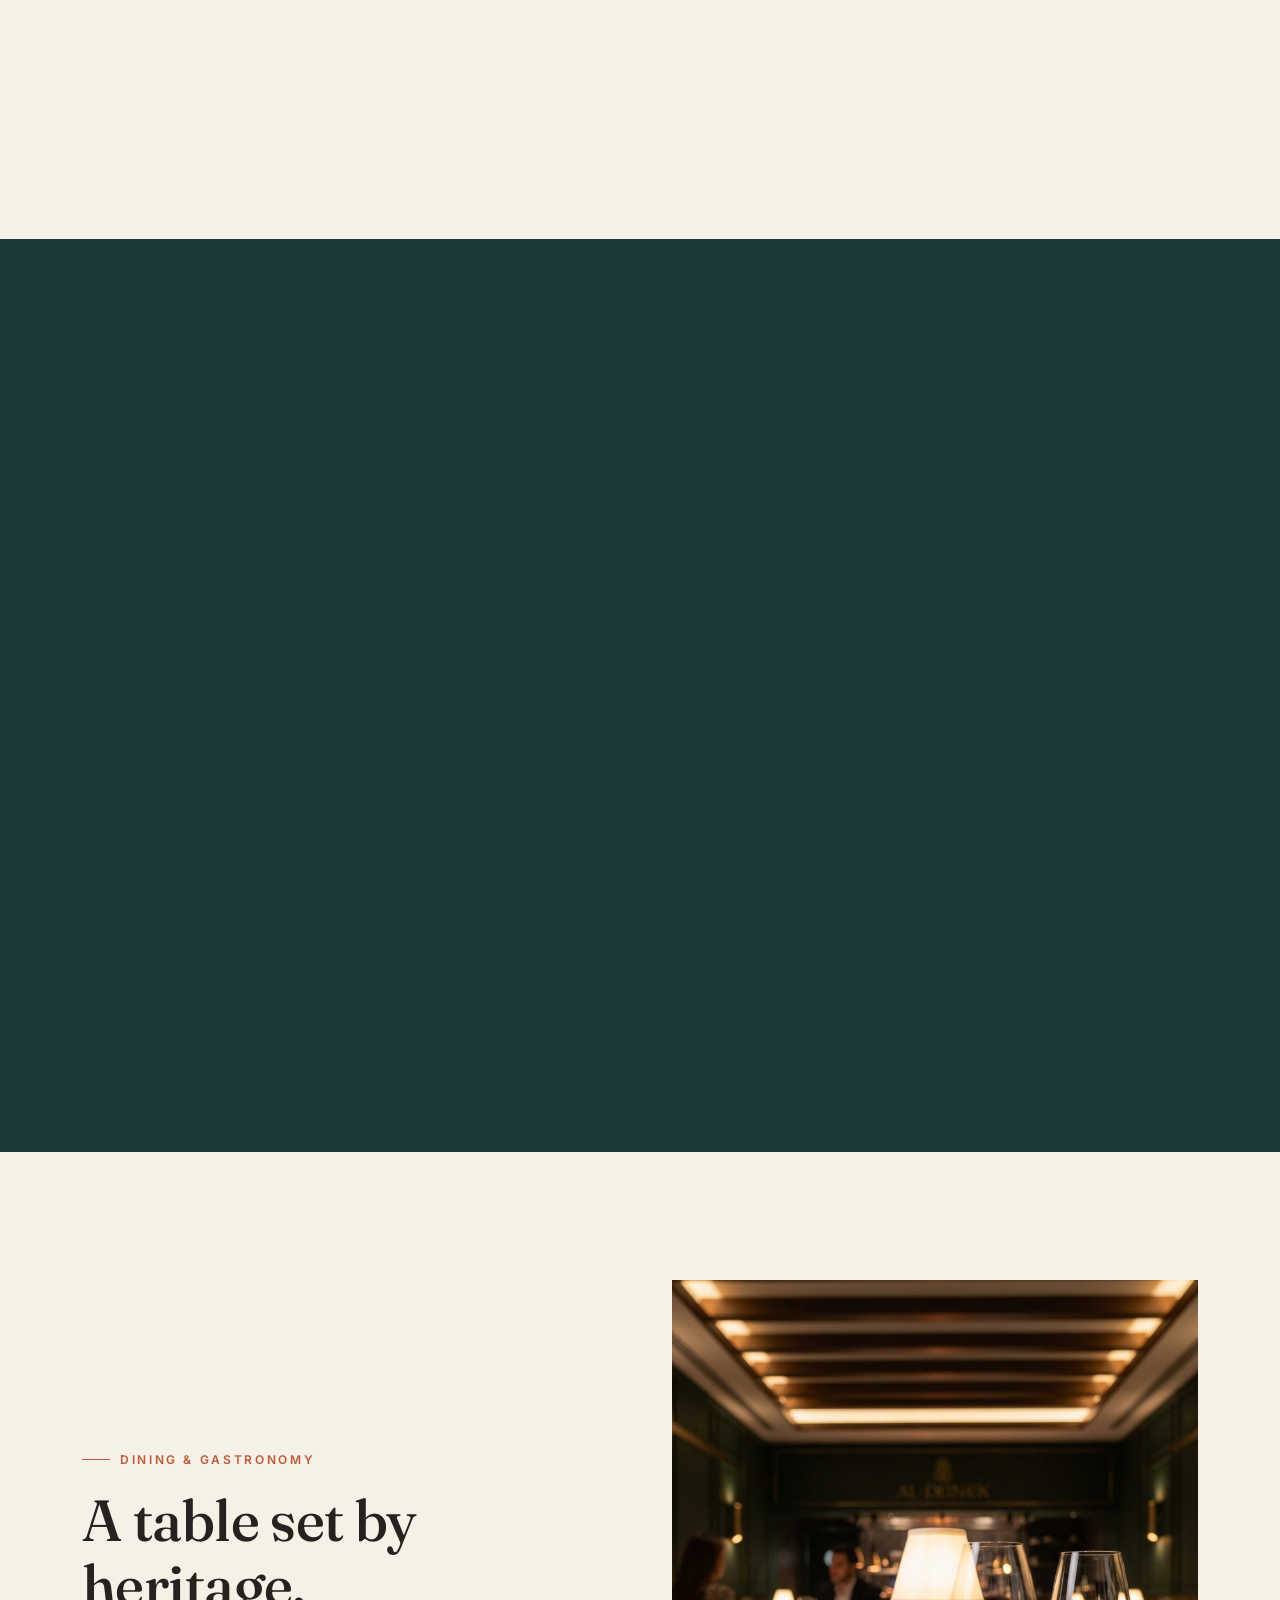
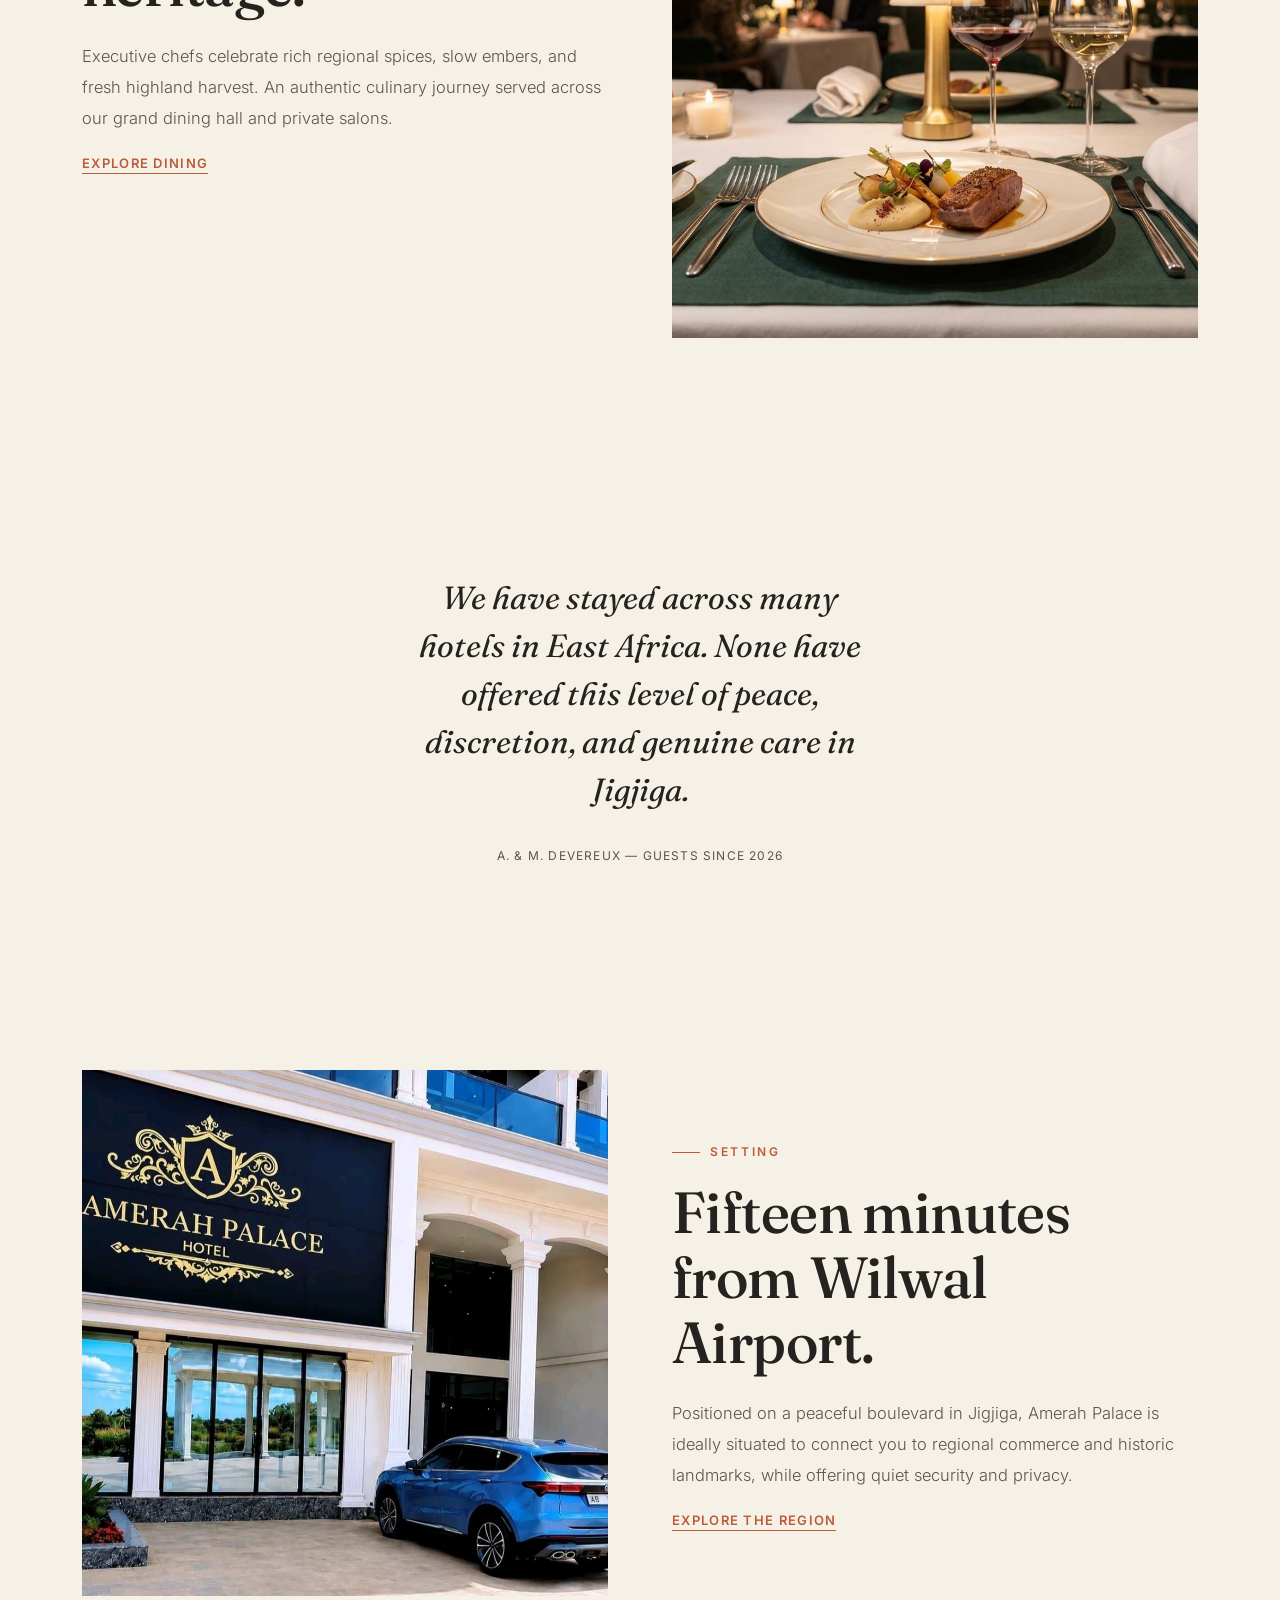
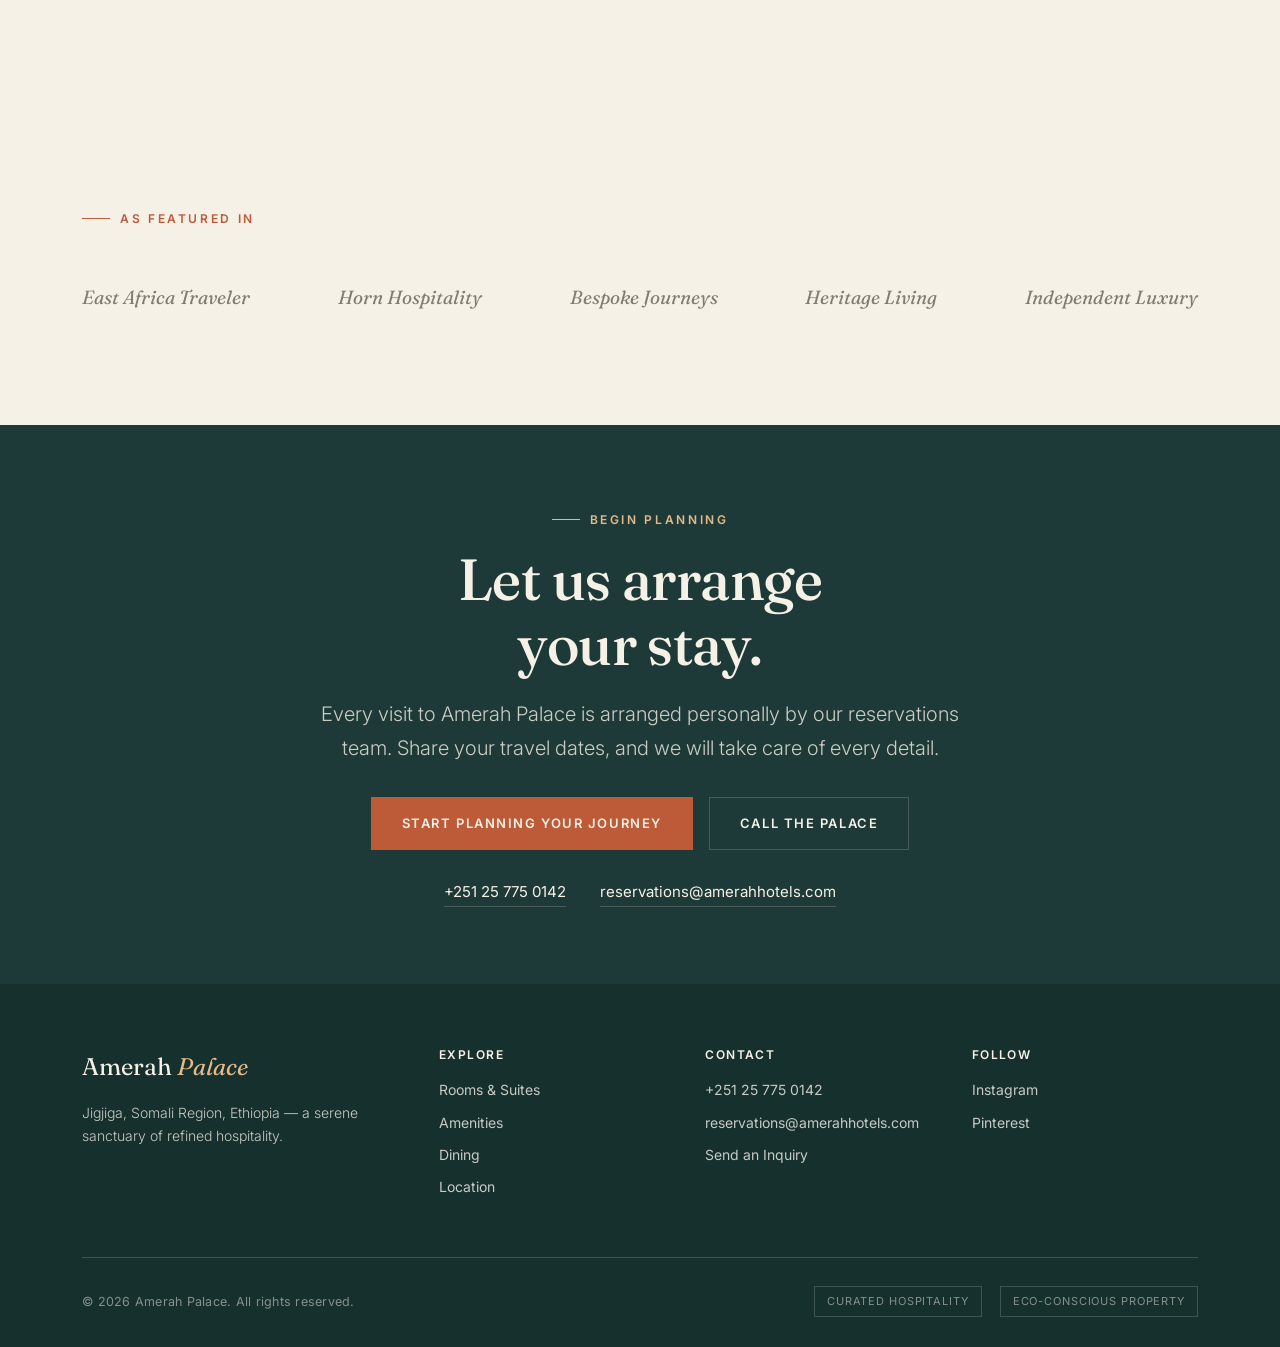
==== commit 9de3d5a8: "Add all dedicated hotel pages, clean navigation bar, and gallery showcase" ====
--- a/index.html
+++ b/index.html
@@ -6,7 +6,7 @@
   <meta name="viewport" content="width=device-width, initial-scale=1.0">
   <title>Amerah Palace — A Luxury Sanctuary in Jigjiga</title>
   <meta name="description"
-    content="Amerah Palace is a 34-suite luxury hotel in Jigjiga, Ethiopia, surrounded by serene courtyards and refined architecture. Discover suites, dining, and wellness — and arrange your stay with our concierge team.">
+    content="Amerah Palace is a 44-suite luxury hotel in Jigjiga, Ethiopia, surrounded by serene courtyards and refined architecture. Discover suites, dining, and wellness — and arrange your stay with our concierge team.">
   <link rel="preconnect" href="https://fonts.googleapis.com">
   <link rel="stylesheet" href="css/style.css">
   <!-- Favicon / Browser Tab Icon -->
@@ -40,7 +40,8 @@
         <a href="location">Location</a>
         <a href="contact">Contact</a>
       </nav>
-      <a href="contact" class="nav-cta">Enquire Now</a>
+      <a href="https://www.booking.com/hotel/et/amerah-palace.html?aid=304142&label=gen173nr-10CAsoR0INYW1lcmFoLXBhbGFjZUgzWARoR4gBAZgBM7gBGcgBDNgBA-gBAfgBAYgCAagCAbgC6py-1gbAAgHSAiRkNmNjMjNjMS0wMDY2LTQ1MzQtODYxYi0yOTBkNTdhMjE2ZTnYAgHgAgE&sid=c2cd31d2180ebae00088815648988069&all_sr_blocks=1745633201_445961990_2_1_0&checkin=2026-10-15&checkout=2026-10-17&dist=0&group_adults=2&group_children=0&hapos=1&highlighted_blocks=1745633201_445961990_2_1_0&hpos=1&matching_block_id=1745633201_445961990_2_1_0&no_rooms=2&req_adults=2&req_children=0&room1=A&room2=A&sb_price_type=total&sr_order=distance_from_search&sr_pri_blocks=1745633201_445961990_2_1_0__12000&srepoch=1791987409&srpvid=325007855c52cac39795e6046ac92095&type=total&ucfs=1&"
+        class="nav-cta">Enquire Now</a>
       <button class="nav-toggle" aria-label="Open menu">
         <svg viewBox="0 0 24 24" fill="none" stroke="currentColor" stroke-width="1.4">
           <line x1="3" y1="7" x2="21" y2="7" />
@@ -70,7 +71,7 @@
     <a href="gallery">Gallery</a>
     <a href="location">Location</a>
     <a href="contact">Contact</a>
-    <a href="https://www.booking.com/" target="_blank" rel="noopener noreferrer"
+    <a href="https://www.booking.com/hotel/et/amerah-palace.html" target="_blank" rel="noopener noreferrer"
       style="color:var(--terracotta);">Reservation (Booking.com)</a>
     <div class="mobile-nav-contact">+251 94 883 1748 &nbsp;·&nbsp; reservations@amerahhotels.com</div>
   </div>
@@ -83,7 +84,7 @@
       <div class="wrap">
         <div class="hero-kicker">Jigjiga, Ethiopia</div>
         <h1 class="display-1">Where the plateau<br>meets its quiet.</h1>
-        <p class="hero-sub">A 34-suite sanctuary set in Jigjiga, framed by private courtyards and timeless hospitality.
+        <p class="hero-sub">A 44-suite sanctuary set in Jigjiga, framed by private courtyards and timeless hospitality.
           Amerah Palace is not booked — it is arranged, personally, for you.</p>
       </div>
     </div>
@@ -114,11 +115,11 @@
     <div class="wrap">
       <div class="grid-4">
         <div class="stat reveal">
-          <div class="num">34</div>
+          <div class="num">44</div>
           <div class="label">Suites &amp; Villas</div>
         </div>
         <div class="stat reveal">
-          <div class="num">2018</div>
+          <div class="num">2026</div>
           <div class="label">Estate Founded</div>
         </div>
         <div class="stat reveal">
@@ -149,22 +150,29 @@
       <div class="grid-3">
         <div class="feature-card reveal">
           <div class="img-card"><img src="images/room-garden-terrace.jpeg" alt="Garden Suite at Amerah Palace"></div>
-          <h3>The Garden Suite</h3>
+          <h3>Executive Suite Rooms</h3>
           <p>42m² · Courtyard Terrace · King Bed</p>
-          <a href="rooms.html?room=garden" class="btn-ghost">View Suite</a>
+          <a href="executive-suite-rooms" class="btn-ghost">View Suite</a>
         </div>
         <div class="feature-card reveal">
           <div class="img-card"><img src="images/room-king-executive.jpeg" alt="Palace Suite at Amerah Palace"></div>
-          <h3>The Palace Suite</h3>
+          <h3>Executive Rooms</h3>
           <p>48m² · City Skyline View · King Bed</p>
-          <a href="rooms.html?room=ocean" class="btn-ghost">View Suite</a>
+          <a href="executive-rooms" class="btn-ghost">View Suite</a>
         </div>
         <div class="feature-card reveal">
           <div class="img-card"><img src="images/room-presidential-classic.jpeg"
               alt="Presidential Residence at Amerah Palace"></div>
-          <h3>The Presidential Suite</h3>
+          <h3>Presidential Luxury Rooms</h3>
           <p>120m² · Grand Salon · Wrap-Around Terrace</p>
-          <a href="rooms.html?room=presidential" class="btn-ghost">View Suite</a>
+          <a href="presidential-luxury-rooms" class="btn-ghost">View Suite</a>
+        </div>
+        <div class="feature-card reveal">
+          <div class="img-card"><img src="images/standard_view_7.jpg" alt="Presidential Residence at Amerah Palace">
+          </div>
+          <h3>Standard Rooms</h3>
+          <p>42m² · Grand Salon · Wrap-Around Terrace</p>
+          <a href="standard-rooms" class="btn-ghost">View Suite</a>
         </div>
       </div>
     </div>
@@ -182,7 +190,7 @@
           <h2 class="display-2">The rooftop lounge<br>above the city lights.</h2>
           <p class="lede mt-24">Perched on the highest floor beneath starry highland skies, our open-air terrace
             features ambient fire pits, plush seating, and an expansive panoramic view over Jigjiga.</p>
-          <a href="dining" class="btn-outline on-dark mt-32">Discover The Lounge</a>
+          <a href="lounges" class="btn-outline on-dark mt-32">Discover The Lounge</a>
         </div>
       </div>
     </div>
@@ -200,7 +208,7 @@
           <a href="dining" class="btn-ghost mt-32">Explore Dining</a>
         </div>
         <div class="img-card reveal" style="aspect-ratio:4/5;">
-          <img src="images/dining-fine-dish.jpeg" alt="Fine dining dish at Al-Diwan restaurant">
+          <img src="images/dining-fine-dish.jpeg" alt="Fine dining dish at Amerah restaurant">
         </div>
       </div>
     </div>
@@ -211,7 +219,7 @@
     <div class="wrap center" style="max-width:820px;">
       <p class="pull-quote center">We have stayed across many hotels in East Africa. None have offered this level of
         peace, discretion, and genuine care in Jigjiga.</p>
-      <div class="pull-quote-attr">A. &amp; M. Devereux — Guests since 2022</div>
+      <div class="pull-quote-attr">A. &amp; M. Devereux — Guests since 2026</div>
     </div>
   </section>
 
@@ -311,7 +319,7 @@
   </footer>
 
   <!-- ============ STICKY CONTACT ============ -->
-  <a href="contact" class="sticky-contact">
+  <a href="https://www.booking.com/hotel/et/amerah-palace.html" class="sticky-contact">
     <svg viewBox="0 0 24 24" fill="none" stroke="currentColor" stroke-width="1.6">
       <path
         d="M22 16.92v3a2 2 0 0 1-2.18 2 19.79 19.79 0 0 1-8.63-3.07 19.5 19.5 0 0 1-6-6 19.79 19.79 0 0 1-3.07-8.67A2 2 0 0 1 4.11 2h3a2 2 0 0 1 2 1.72c.127.96.361 1.903.7 2.81a2 2 0 0 1-.45 2.11L8.09 9.91a16 16 0 0 0 6 6l1.27-1.27a2 2 0 0 1 2.11-.45c.907.339 1.85.573 2.81.7A2 2 0 0 1 22 16.92z" />
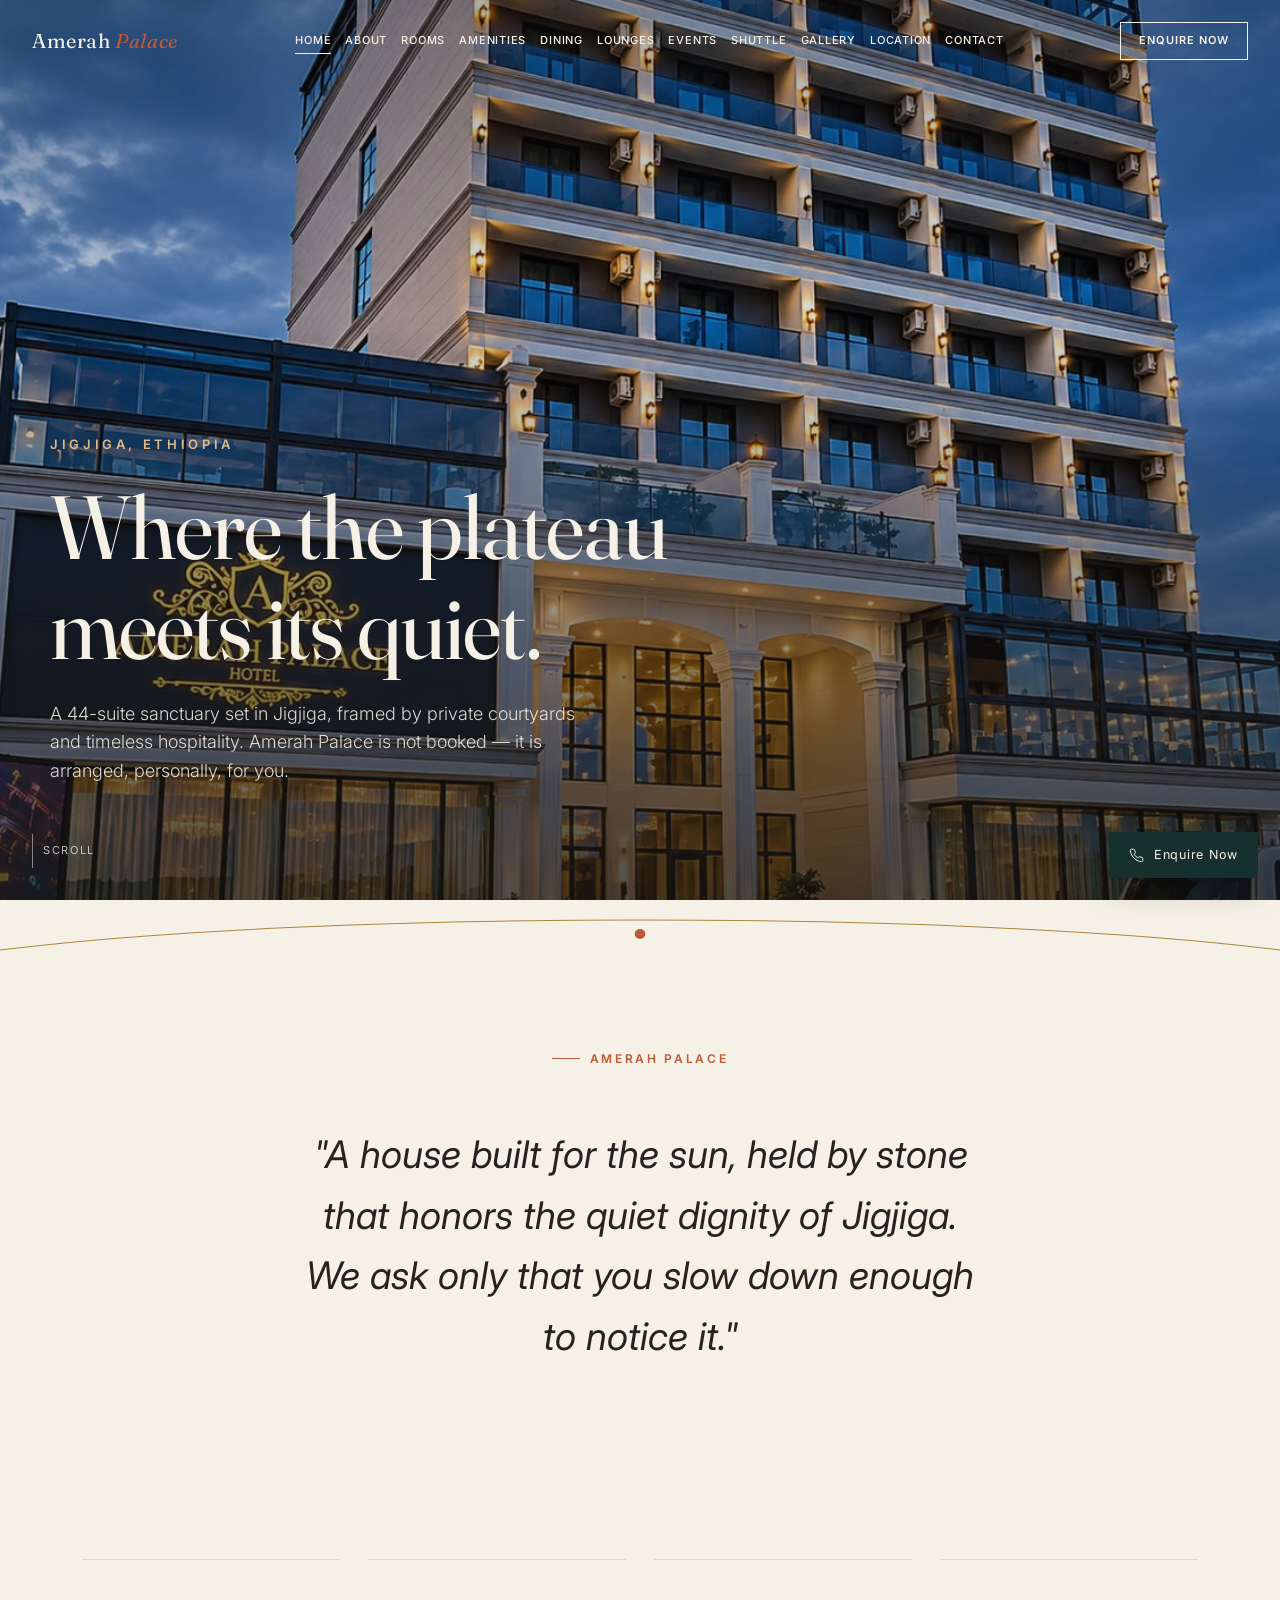
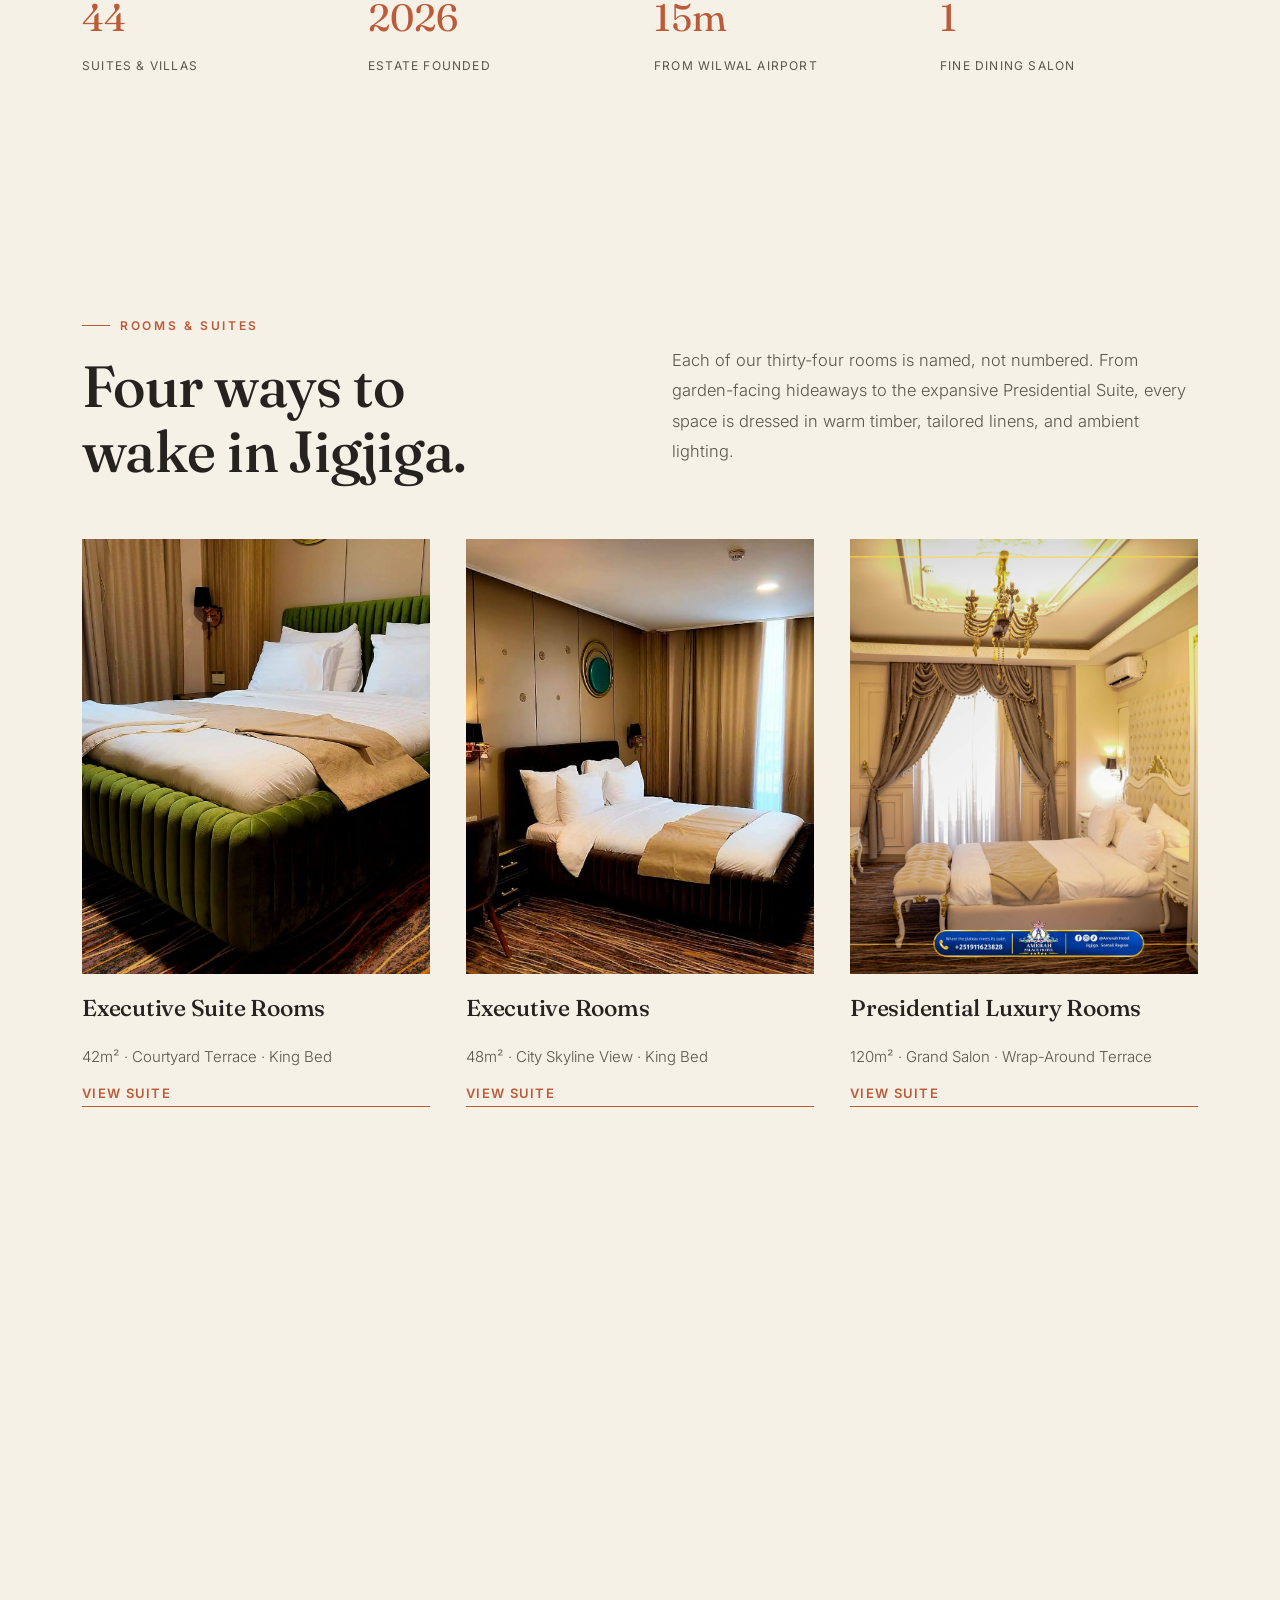
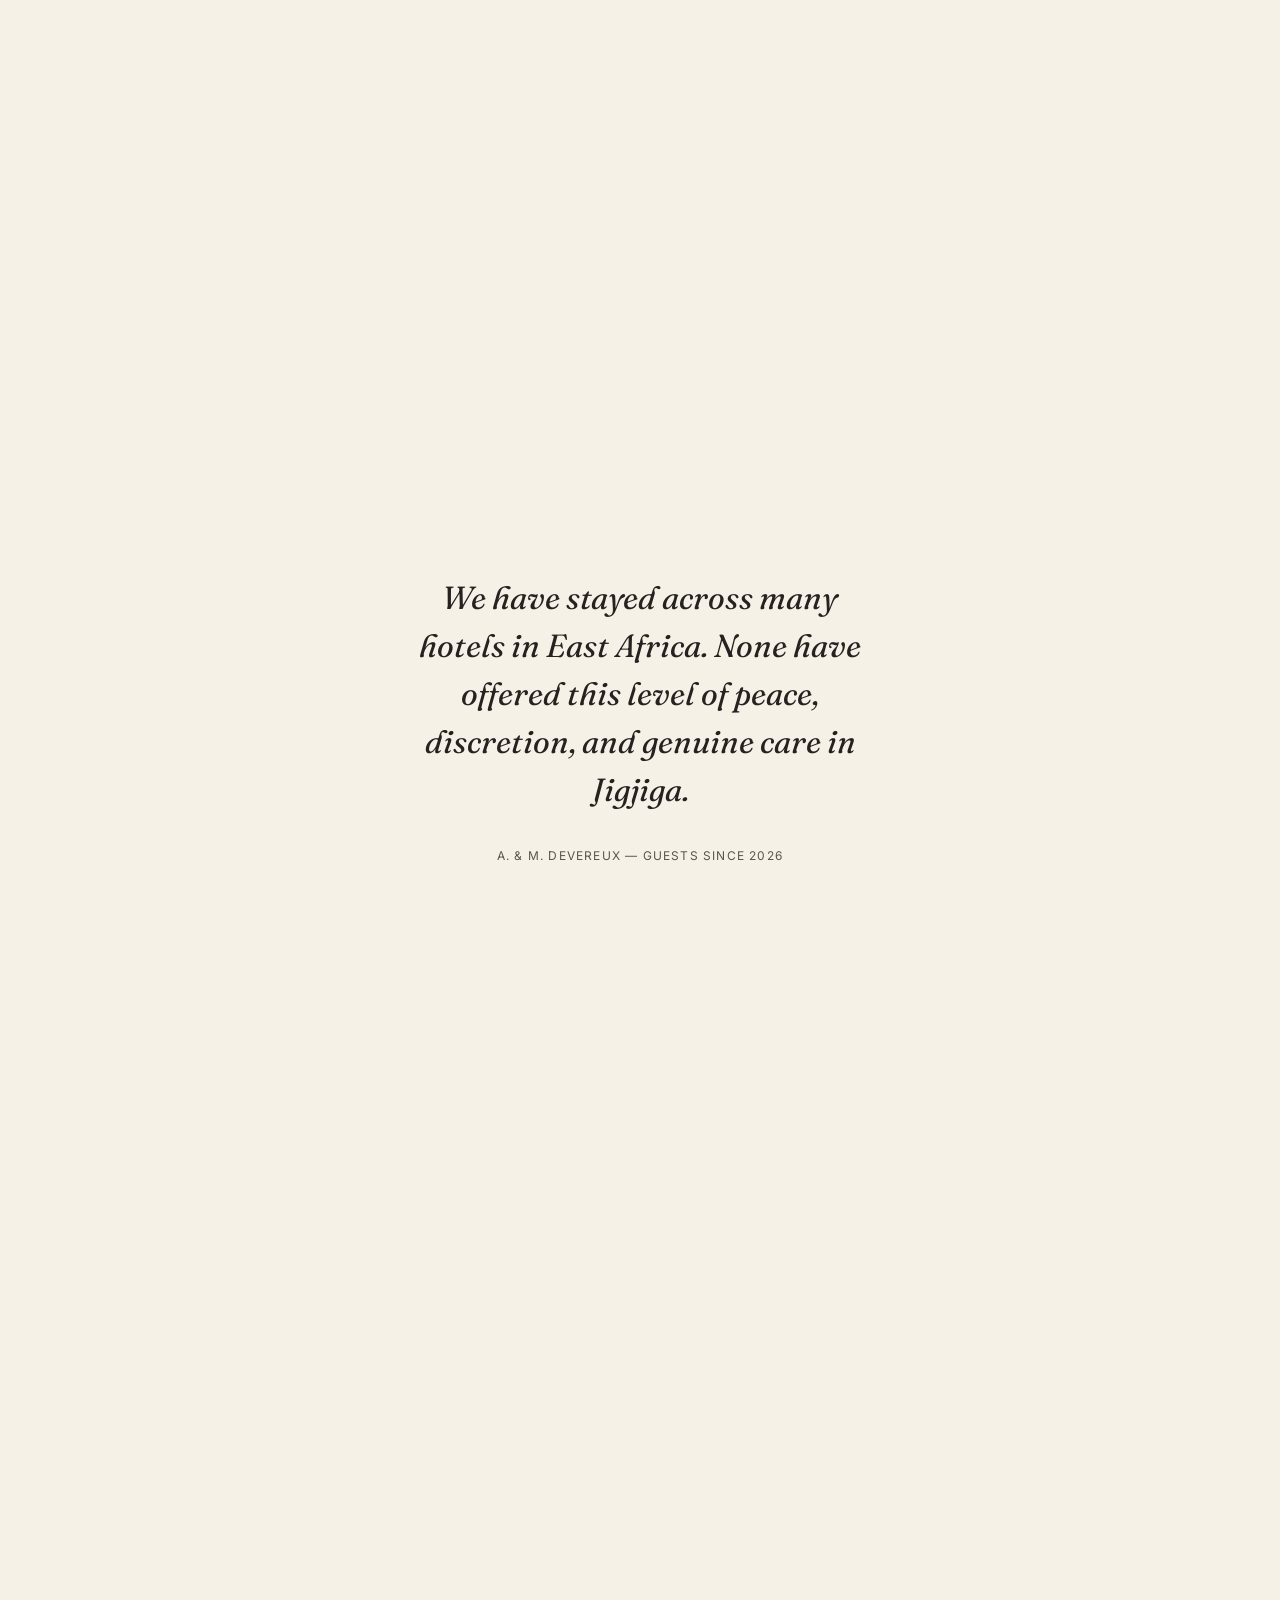
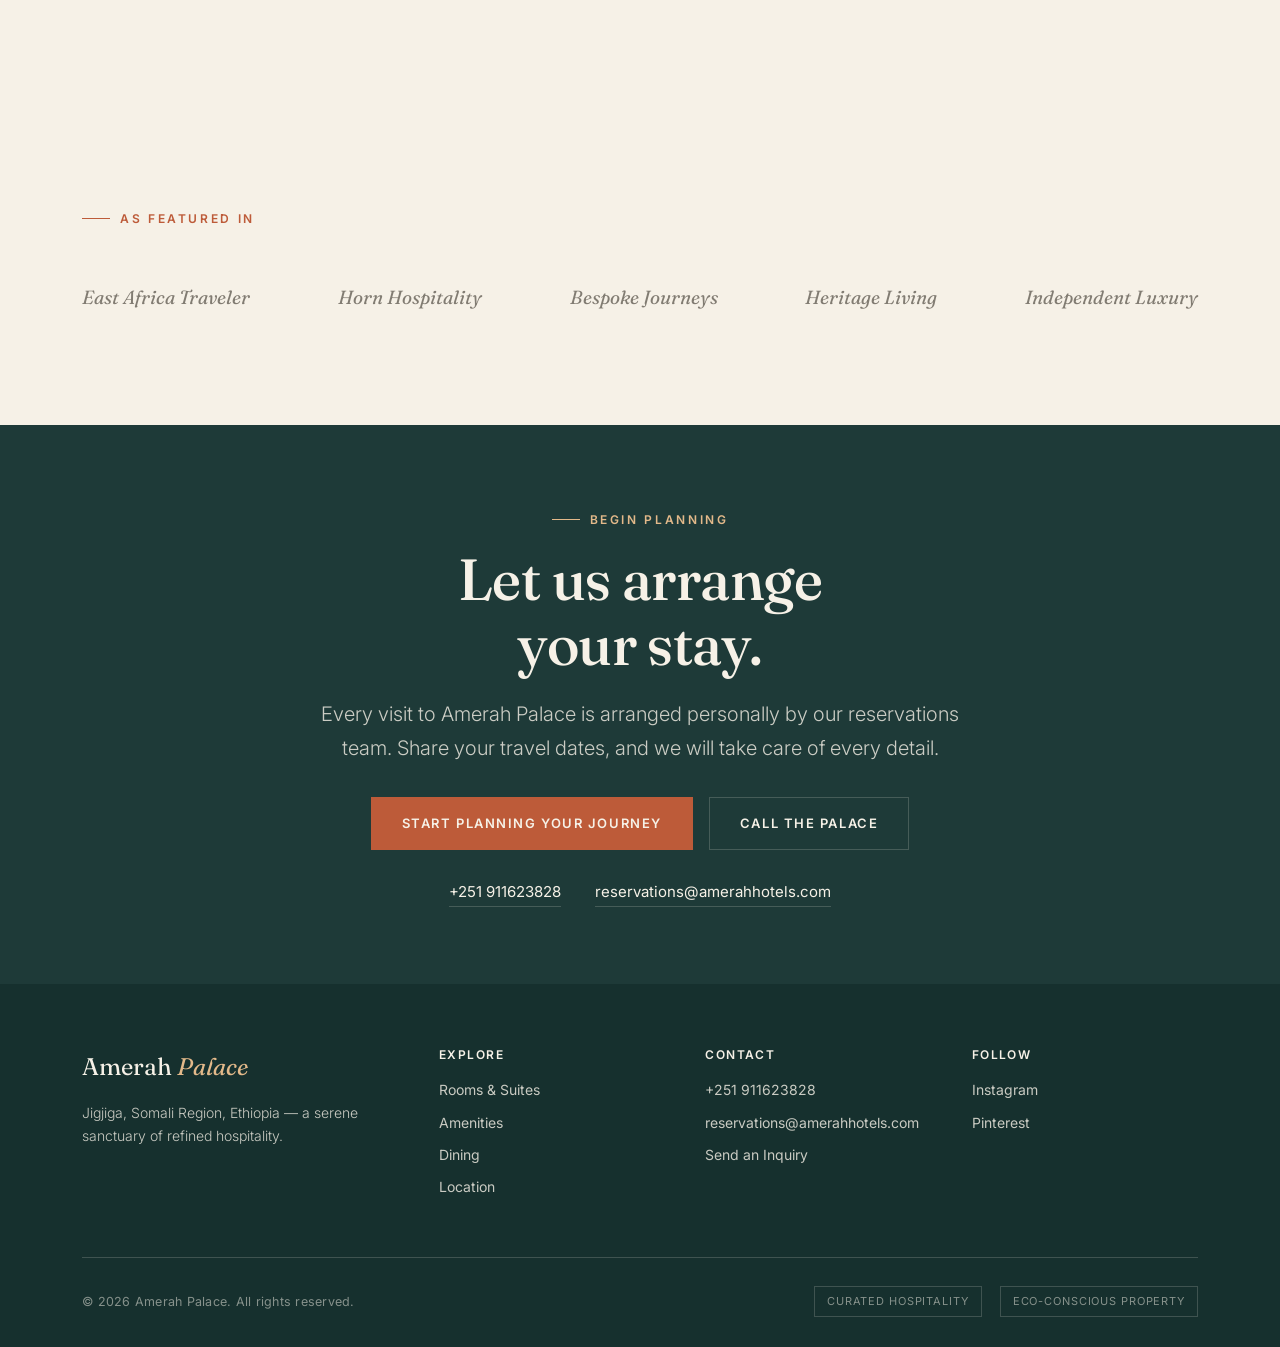
==== commit e62e92fe: "Add all dedicated hotel pages, clean navigation bar, and gallery showcase" ====
--- a/index.html
+++ b/index.html
@@ -78,7 +78,7 @@
 
   <!-- ============ HERO ============ -->
   <section class="hero">
-    <div class="hero-bg" style="background-image:url('images/hotel-building-exterior.jpg');"></div>
+    <div class="hero-bg" style="background-image:url('images/entrance.jpeg');"></div>
     <div class="hero-scrim"></div>
     <div class="hero-content">
       <div class="wrap">
@@ -140,7 +140,7 @@
       <div class="grid-2" style="align-items:flex-end; margin-bottom:56px;">
         <div class="reveal">
           <div class="eyebrow">Rooms &amp; Suites</div>
-          <h2 class="display-2">Three ways to<br>wake in Jigjiga.</h2>
+          <h2 class="display-2">Four ways to<br>wake in Jigjiga.</h2>
         </div>
         <p class="body-text reveal" style="margin-left:auto;">Each of our thirty-four rooms is named, not numbered. From
           garden-facing hideaways to the expansive Presidential Suite, every space is dressed in warm timber, tailored
@@ -149,13 +149,13 @@
 
       <div class="grid-3">
         <div class="feature-card reveal">
-          <div class="img-card"><img src="images/room-garden-terrace.jpeg" alt="Garden Suite at Amerah Palace"></div>
+          <div class="img-card"><img src="images/suit.jpeg" alt="Garden Suite at Amerah Palace"></div>
           <h3>Executive Suite Rooms</h3>
           <p>42m² · Courtyard Terrace · King Bed</p>
           <a href="executive-suite-rooms" class="btn-ghost">View Suite</a>
         </div>
         <div class="feature-card reveal">
-          <div class="img-card"><img src="images/room-king-executive.jpeg" alt="Palace Suite at Amerah Palace"></div>
+          <div class="img-card"><img src="images/whatsapp1.jpeg" alt="Palace Suite at Amerah Palace"></div>
           <h3>Executive Rooms</h3>
           <p>48m² · City Skyline View · King Bed</p>
           <a href="executive-rooms" class="btn-ghost">View Suite</a>
@@ -168,7 +168,7 @@
           <a href="presidential-luxury-rooms" class="btn-ghost">View Suite</a>
         </div>
         <div class="feature-card reveal">
-          <div class="img-card"><img src="images/standard_view_7.jpg" alt="Presidential Residence at Amerah Palace">
+          <div class="img-card"><img src="images/DSC08064.jpg.jpeg" alt="Presidential Residence at Amerah Palace">
           </div>
           <h3>Standard Rooms</h3>
           <p>42m² · Grand Salon · Wrap-Around Terrace</p>
@@ -183,7 +183,7 @@
     <div class="wrap">
       <div class="grid-2">
         <div class="img-card reveal" style="aspect-ratio:4/5;">
-          <img src="images/dining-rooftop-lounge.jpeg" alt="Rooftop Sky Lounge at Amerah Palace">
+          <img src="images/rooftop.jpeg" alt="Rooftop Sky Lounge at Amerah Palace">
         </div>
         <div class="reveal on-dark">
           <div class="eyebrow on-dark">Signature Experience</div>
@@ -208,7 +208,7 @@
           <a href="dining" class="btn-ghost mt-32">Explore Dining</a>
         </div>
         <div class="img-card reveal" style="aspect-ratio:4/5;">
-          <img src="images/dining-fine-dish.jpeg" alt="Fine dining dish at Amerah restaurant">
+          <img src="images/dinning.jpeg" alt="Fine dining dish at Amerah restaurant">
         </div>
       </div>
     </div>
@@ -265,10 +265,10 @@
       </p>
       <div class="cta-buttons">
         <a href="contact" class="btn btn-primary">Start Planning Your Journey</a>
-        <a href="tel:+251257750142" class="btn-outline on-dark btn">Call the Palace</a>
+        <a href="tel:+251 911623828" class="btn-outline on-dark btn">Call the Palace</a>
       </div>
       <div class="contact-line">
-        <a href="tel:+251257750142">+251 25 775 0142</a>
+        <a href="tel:+251 911623828">+251 911623828</a>
         <a href="mailto:reservations@amerahhotels.com">reservations@amerahhotels.com</a>
       </div>
     </div>
@@ -280,8 +280,8 @@
       <div class="footer-top">
         <div>
           <div class="footer-logo">Amerah <em>Palace</em></div>
-          <p style="font-size:14px; max-width:32ch; font-weight:300;">Jigjiga, Somali Region, Ethiopia — a serene
-            sanctuary of refined hospitality.</p>
+          <p style="font-size:14px; max-width:32ch; font-weight:300;">Jigjiga, Somali Region, Ethiopia — a
+            serene sanctuary of refined hospitality.</p>
         </div>
         <div>
           <h4>Explore</h4>
@@ -295,7 +295,7 @@
         <div>
           <h4>Contact</h4>
           <ul>
-            <li><a href="tel:+251257750142">+251 25 775 0142</a></li>
+            <li><a href="tel:++251911623828">+251 911623828</a></li>
             <li><a href="mailto:reservations@amerahhotels.com">reservations@amerahhotels.com</a></li>
             <li><a href="contact">Send an Inquiry</a></li>
           </ul>
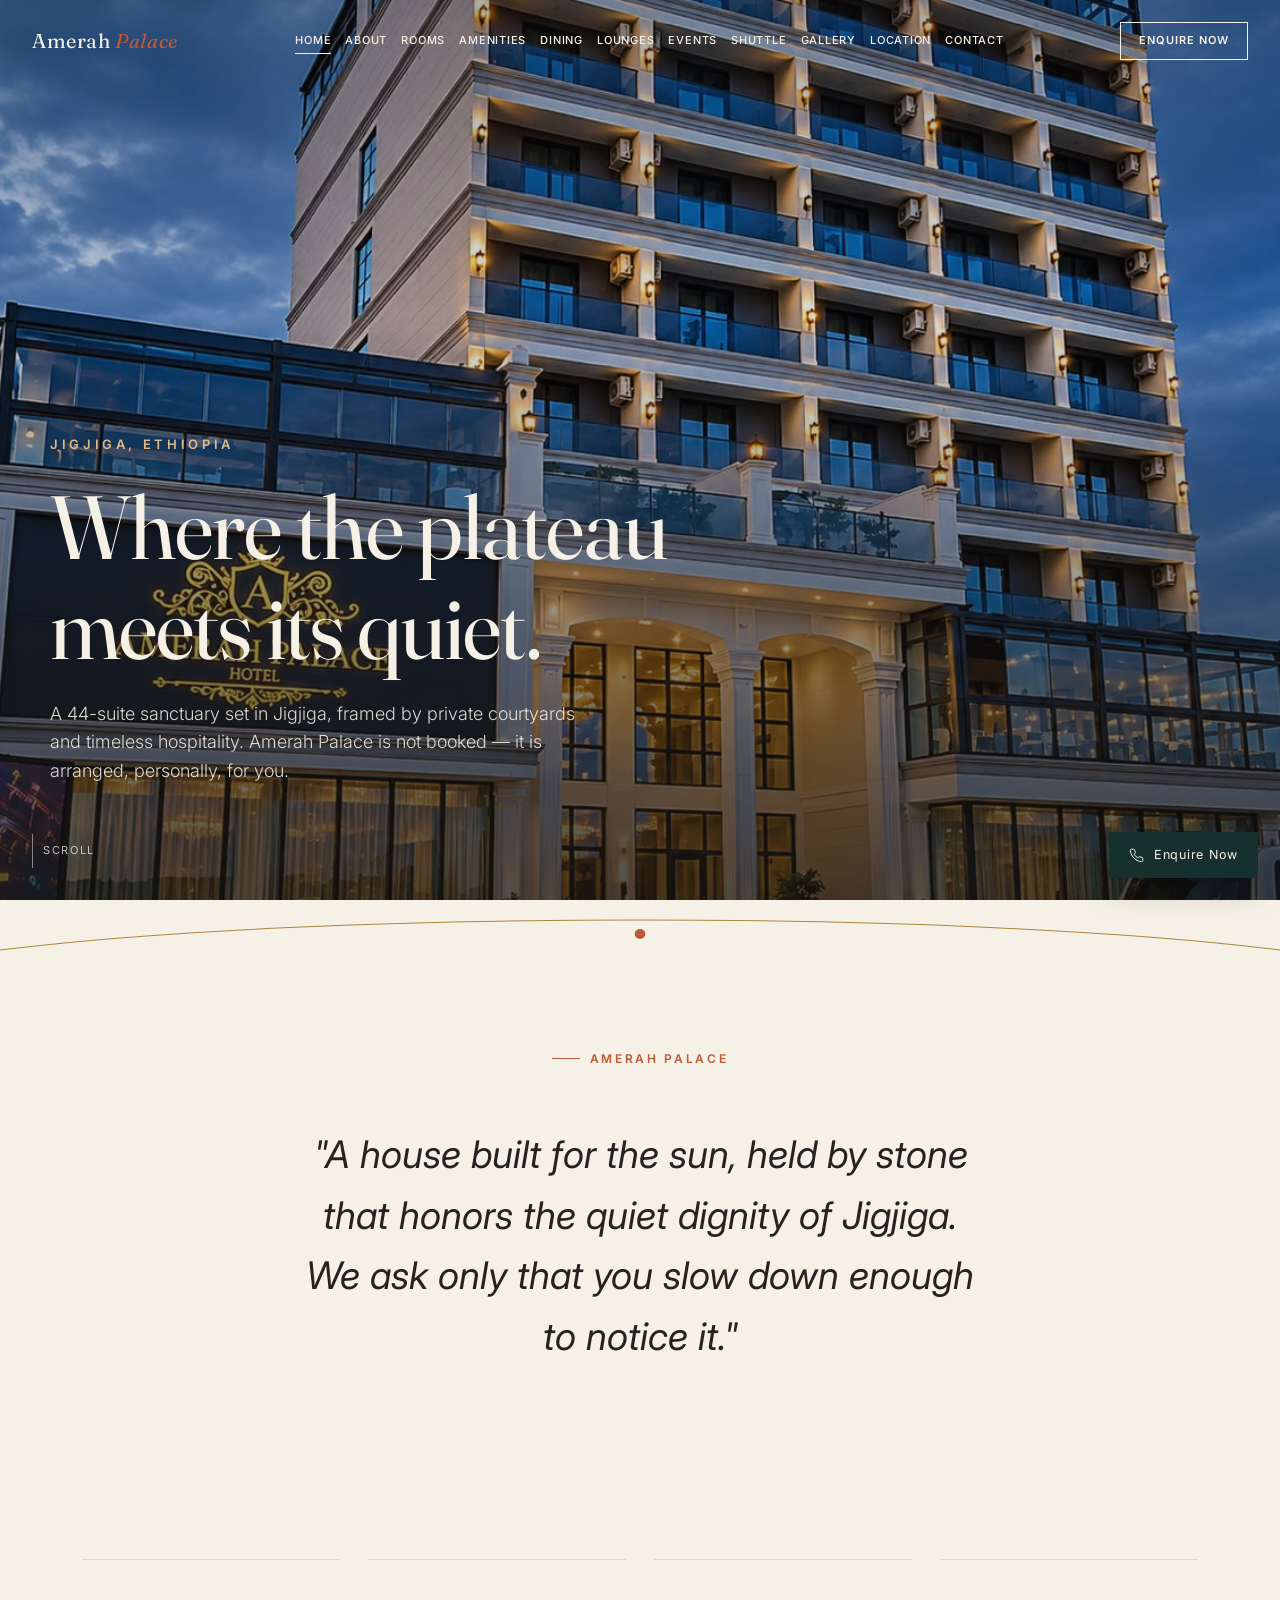
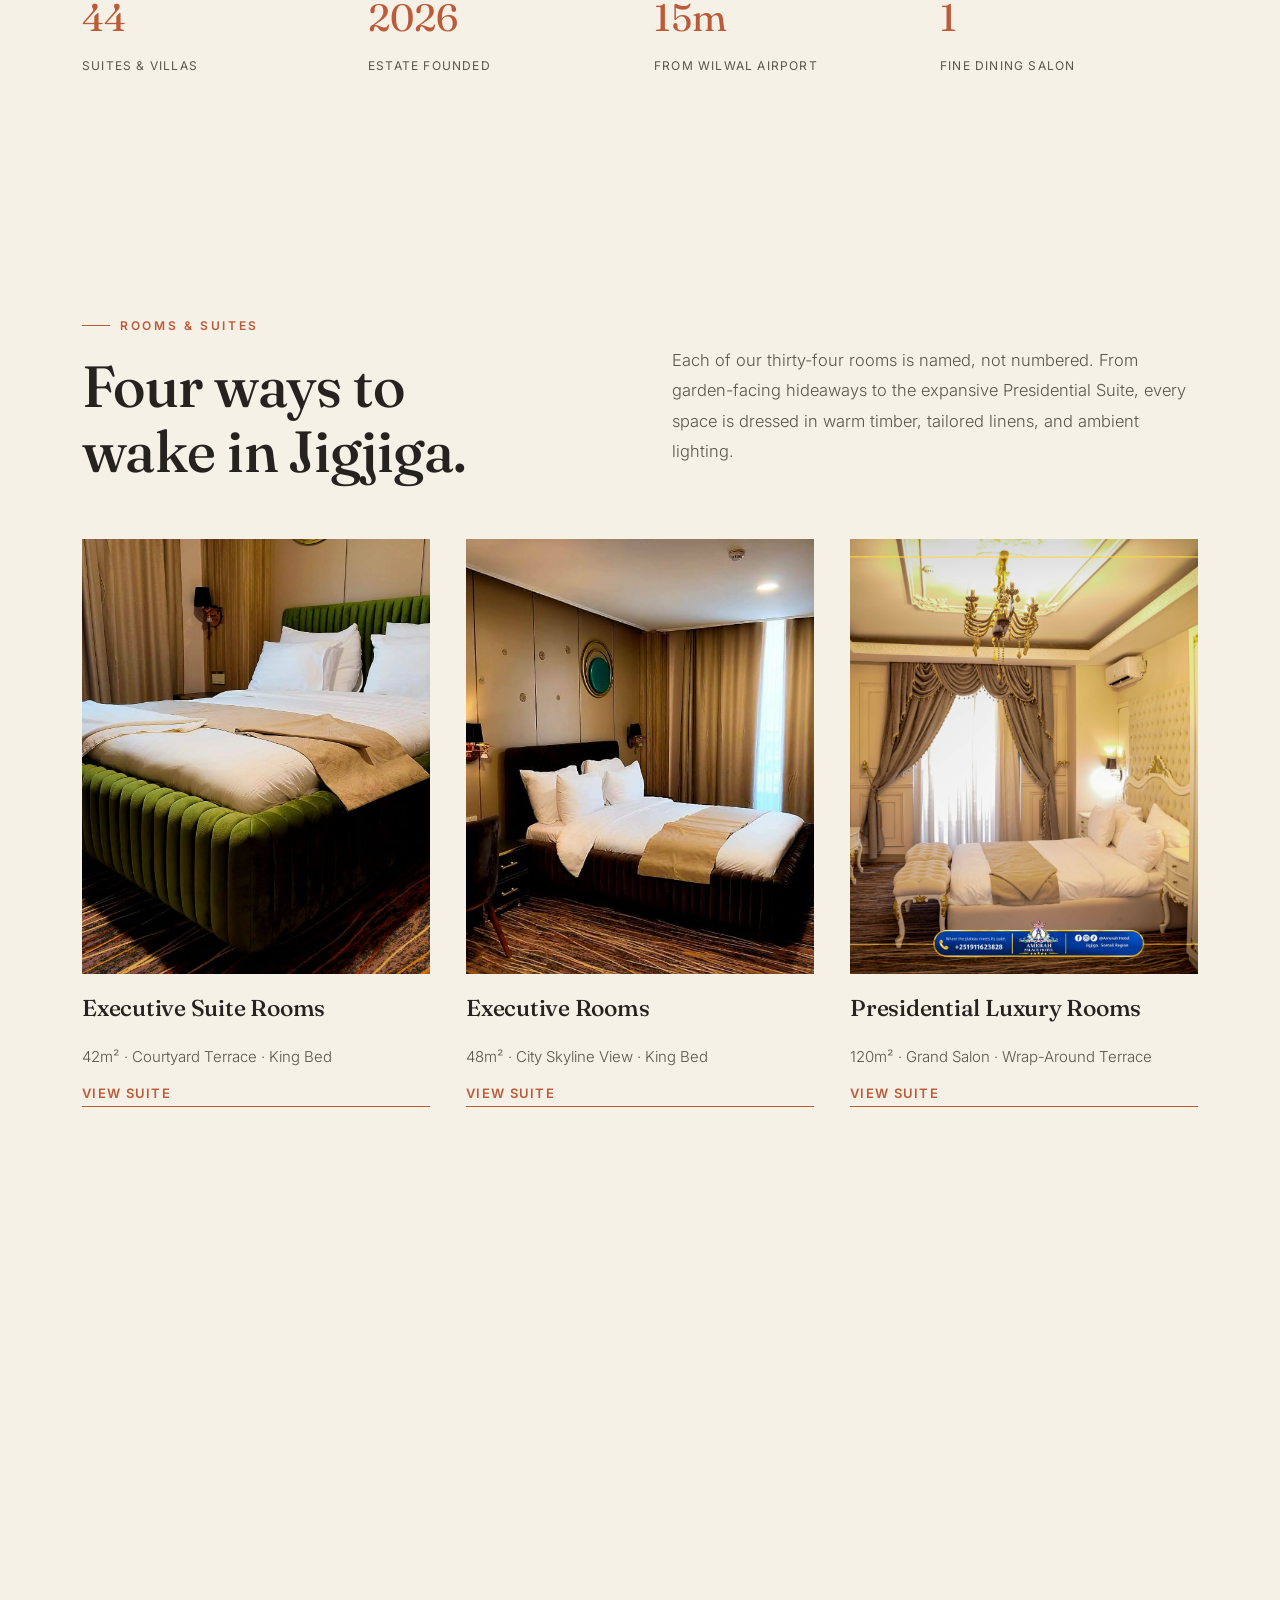
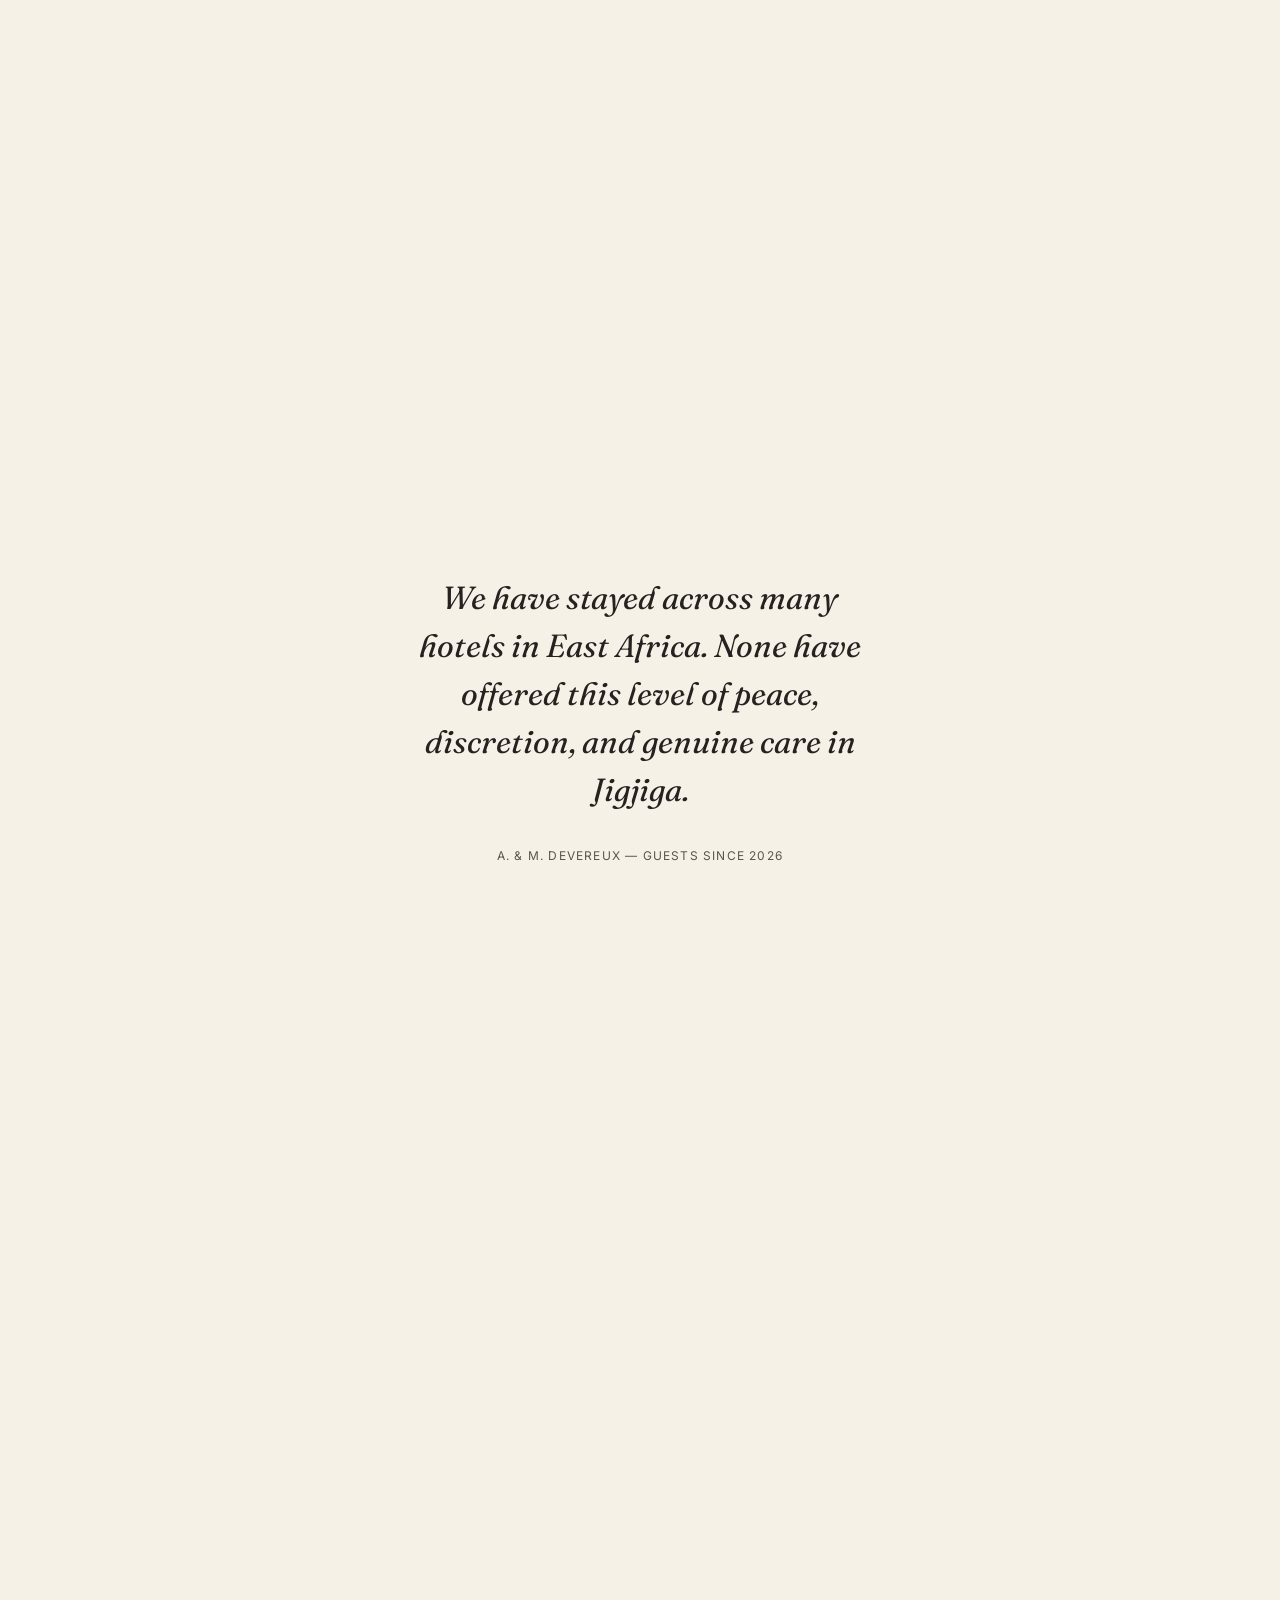
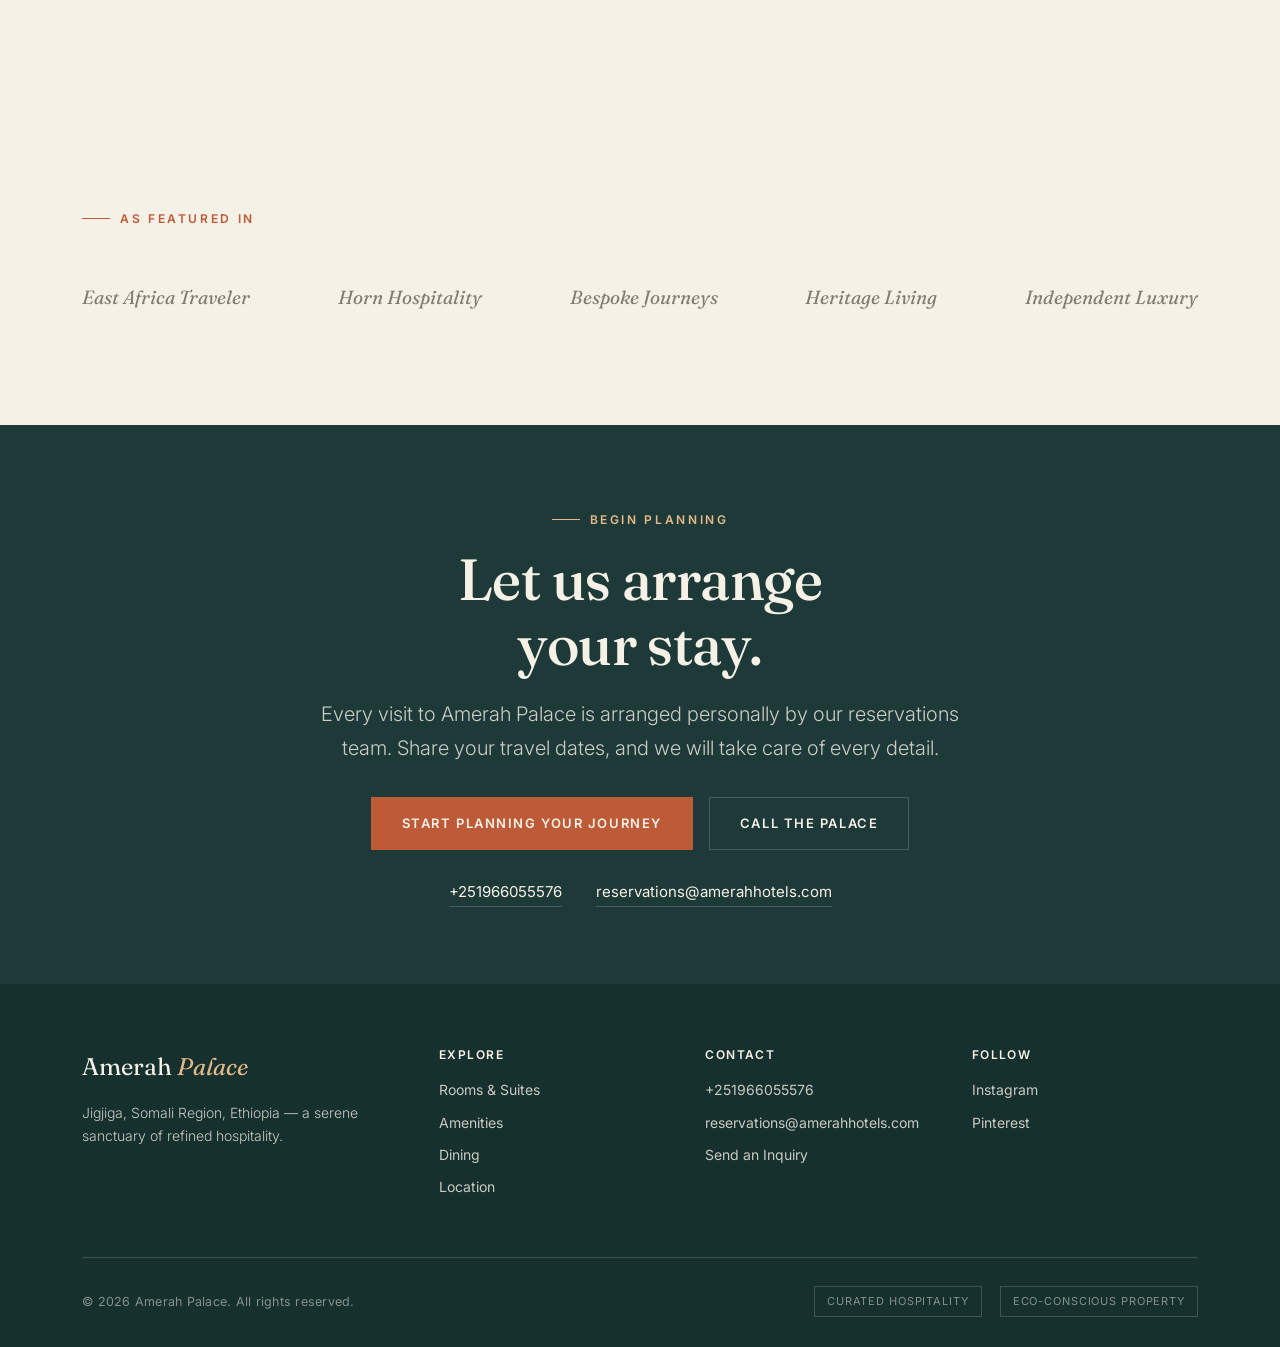
==== commit daf9b5e3: "Add all dedicated hotel pages, clean navigation bar, and gallery showcase" ====
--- a/index.html
+++ b/index.html
@@ -73,7 +73,7 @@
     <a href="contact">Contact</a>
     <a href="https://www.booking.com/hotel/et/amerah-palace.html" target="_blank" rel="noopener noreferrer"
       style="color:var(--terracotta);">Reservation (Booking.com)</a>
-    <div class="mobile-nav-contact">+251 94 883 1748 &nbsp;·&nbsp; reservations@amerahhotels.com</div>
+    <div class="mobile-nav-contact">+251966055576 &nbsp;·&nbsp; reservations@amerahhotels.com</div>
   </div>
 
   <!-- ============ HERO ============ -->
@@ -265,10 +265,10 @@
       </p>
       <div class="cta-buttons">
         <a href="contact" class="btn btn-primary">Start Planning Your Journey</a>
-        <a href="tel:+251 911623828" class="btn-outline on-dark btn">Call the Palace</a>
+        <a href="tel:+251966055576 " class="btn-outline on-dark btn">Call the Palace</a>
       </div>
       <div class="contact-line">
-        <a href="tel:+251 911623828">+251 911623828</a>
+        <a href="tel:+251966055576 ">+251966055576 </a>
         <a href="mailto:reservations@amerahhotels.com">reservations@amerahhotels.com</a>
       </div>
     </div>
@@ -295,7 +295,7 @@
         <div>
           <h4>Contact</h4>
           <ul>
-            <li><a href="tel:++251911623828">+251 911623828</a></li>
+            <li><a href="tel:++251966055576 ">+251966055576 </a></li>
             <li><a href="mailto:reservations@amerahhotels.com">reservations@amerahhotels.com</a></li>
             <li><a href="contact">Send an Inquiry</a></li>
           </ul>
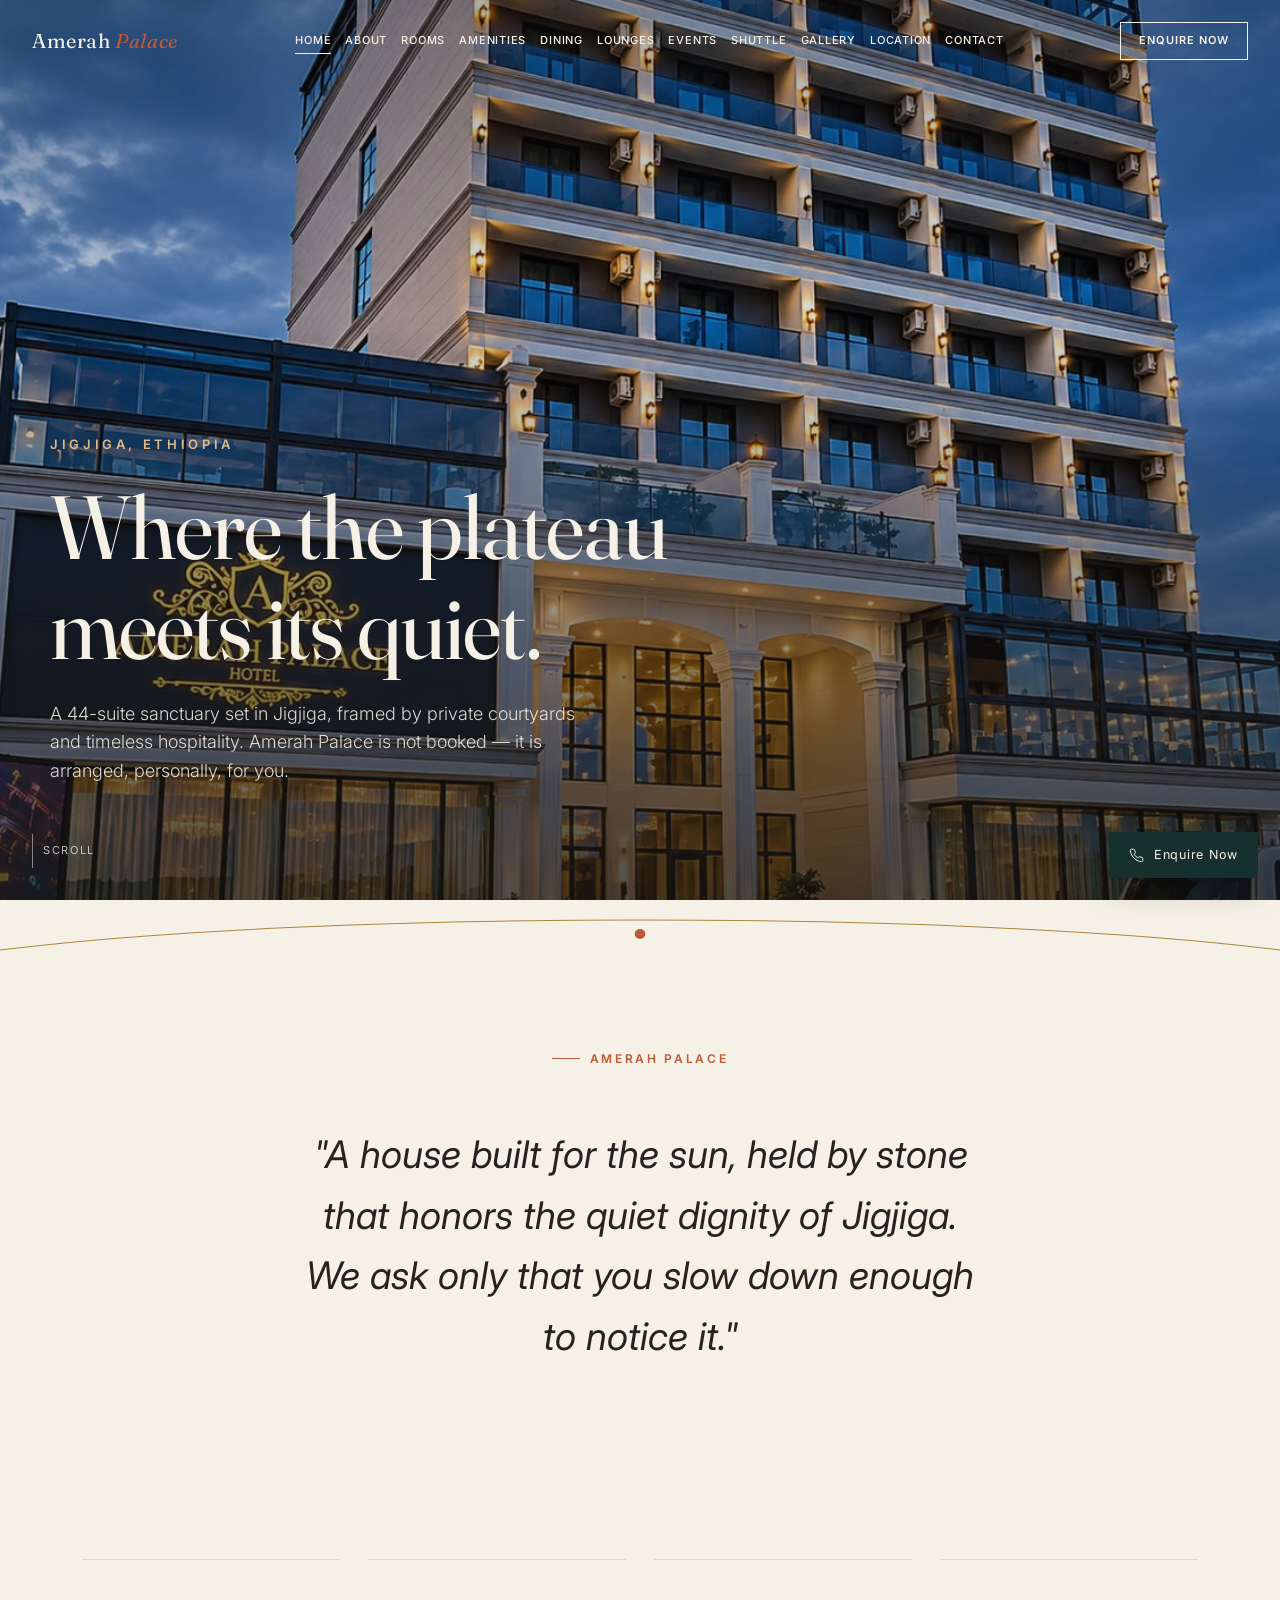
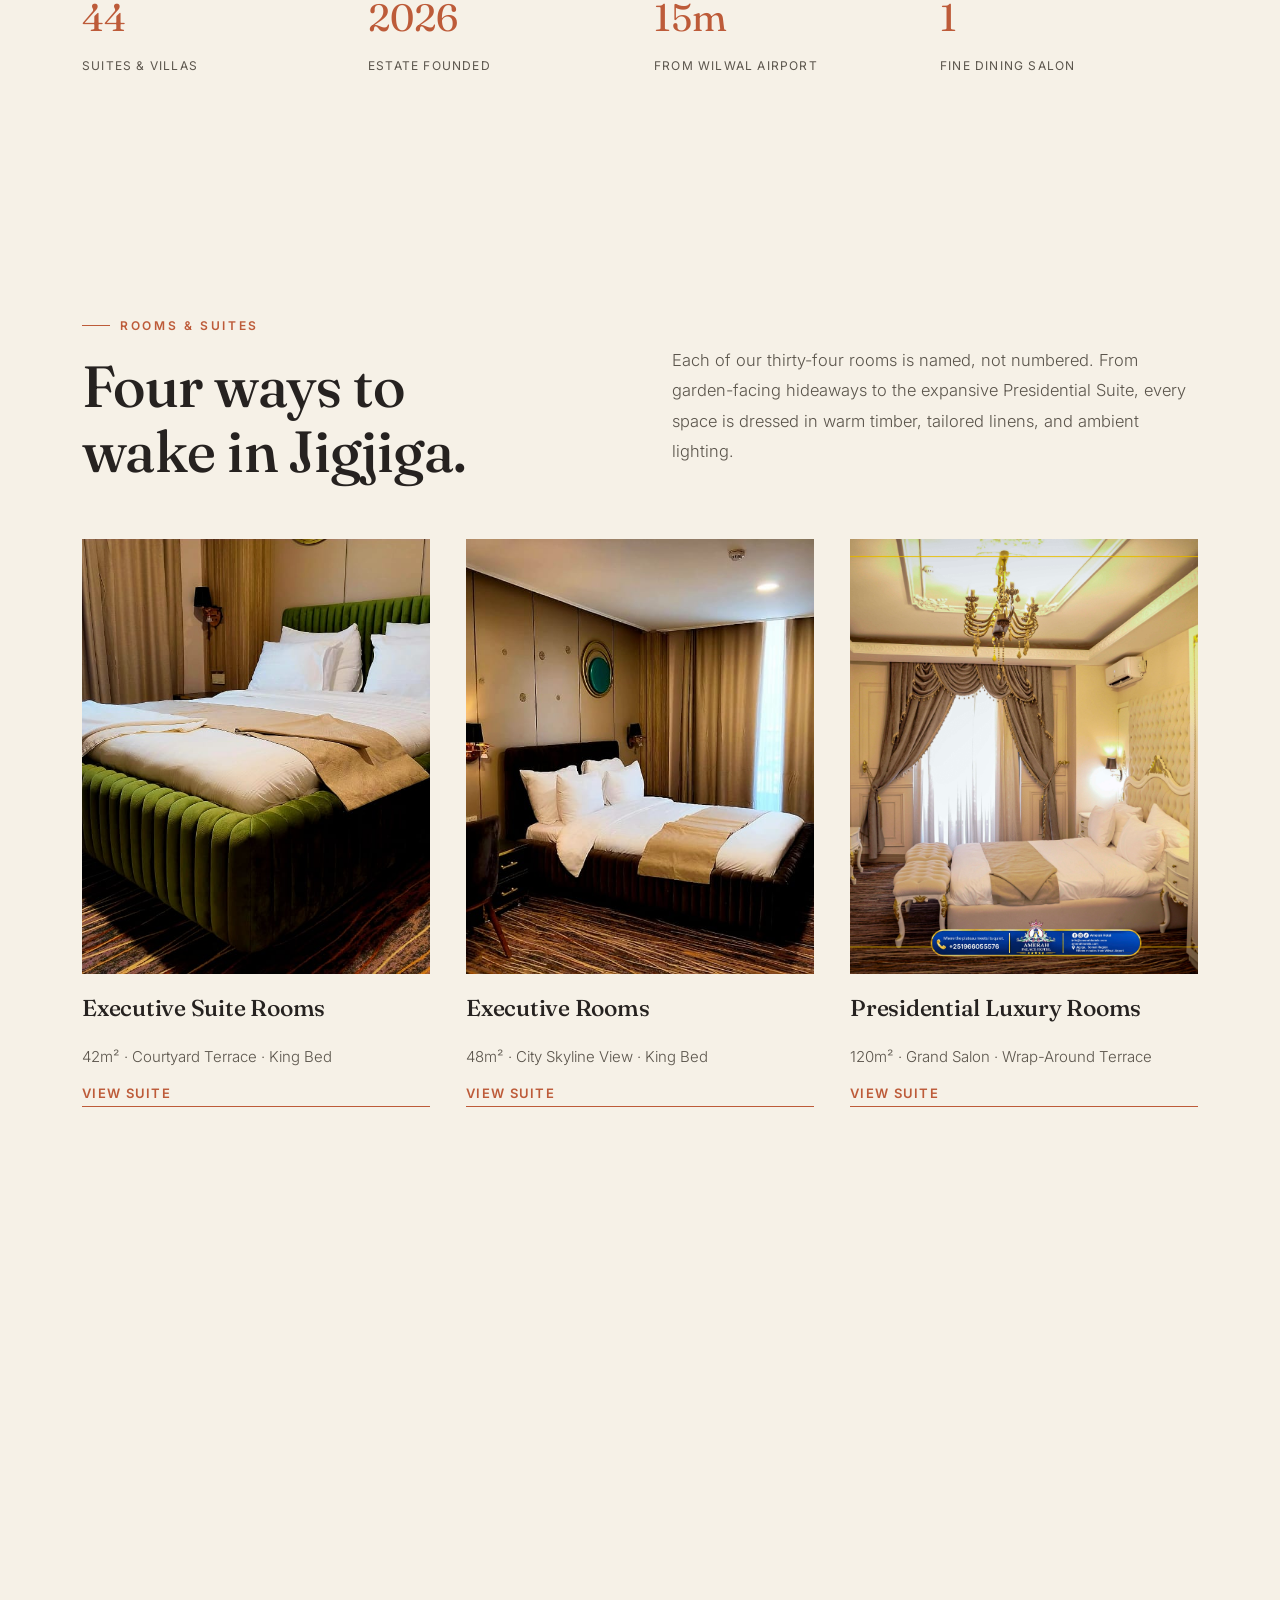
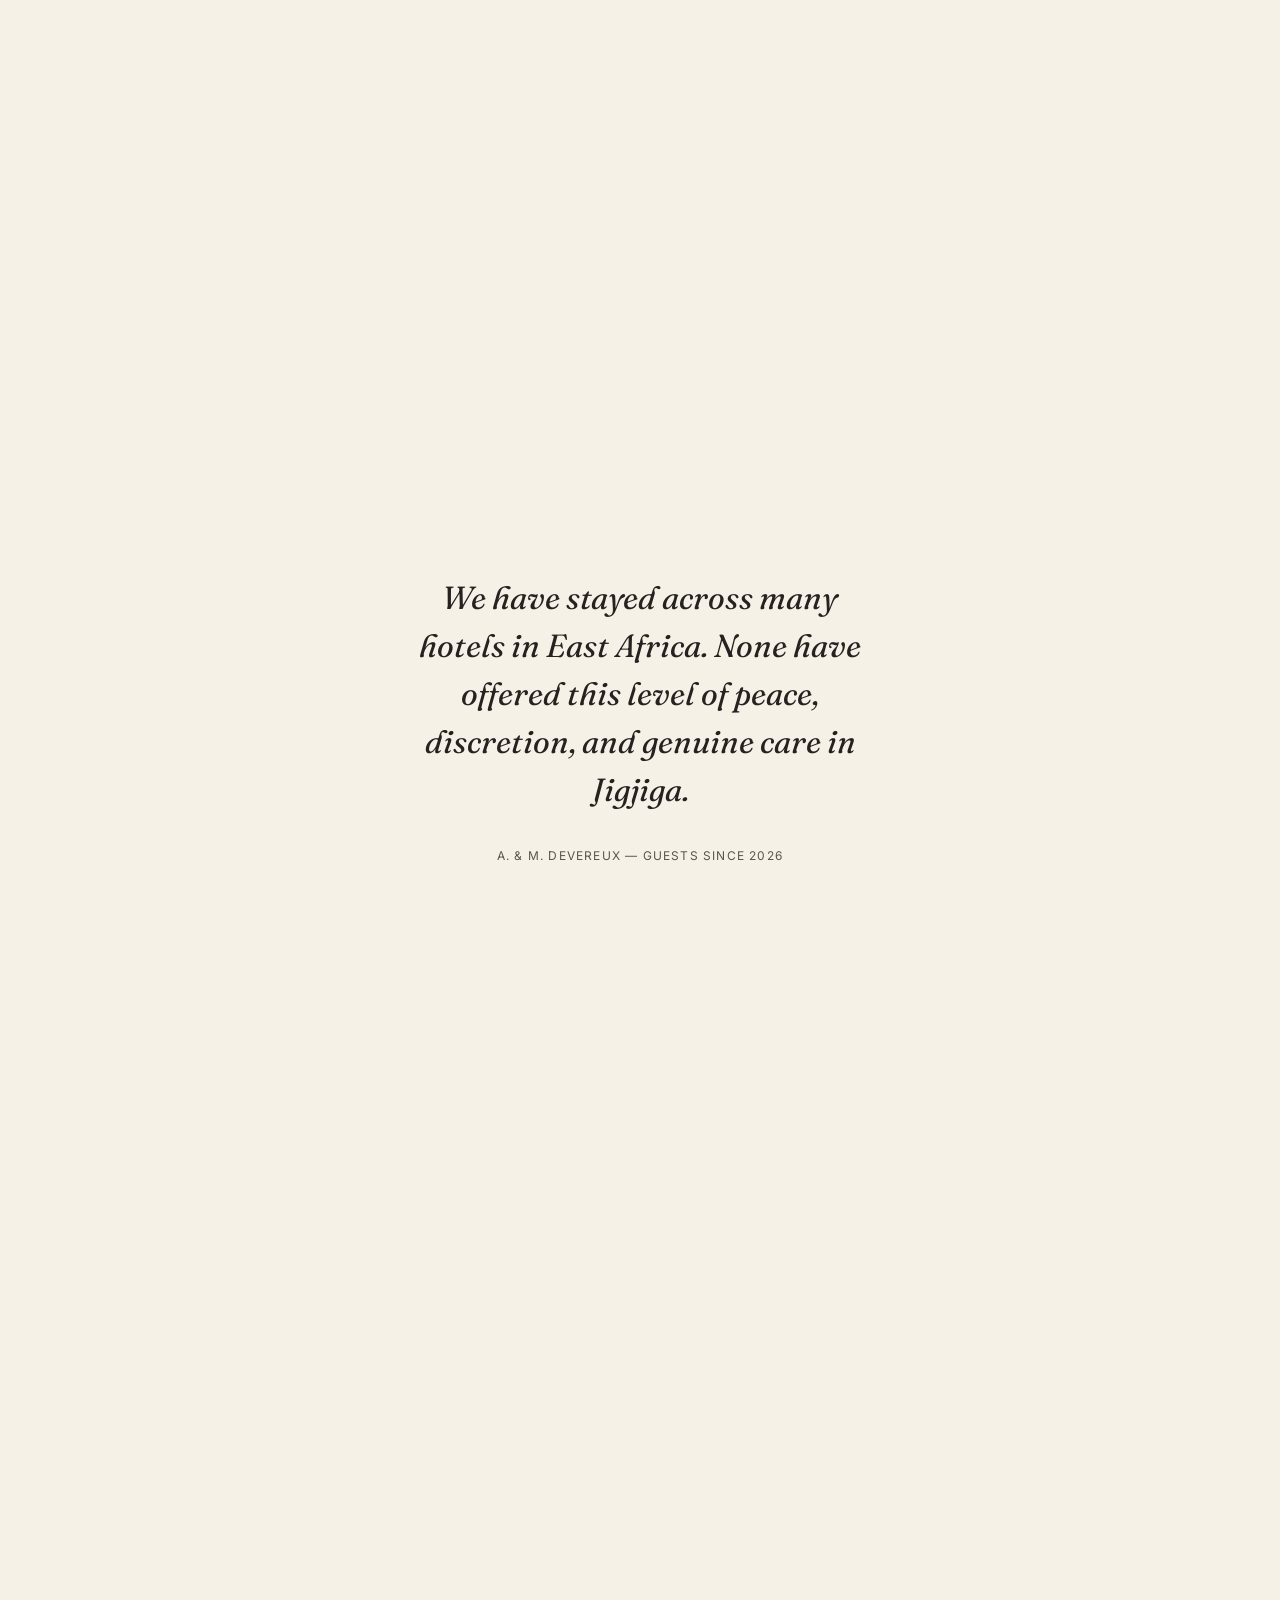
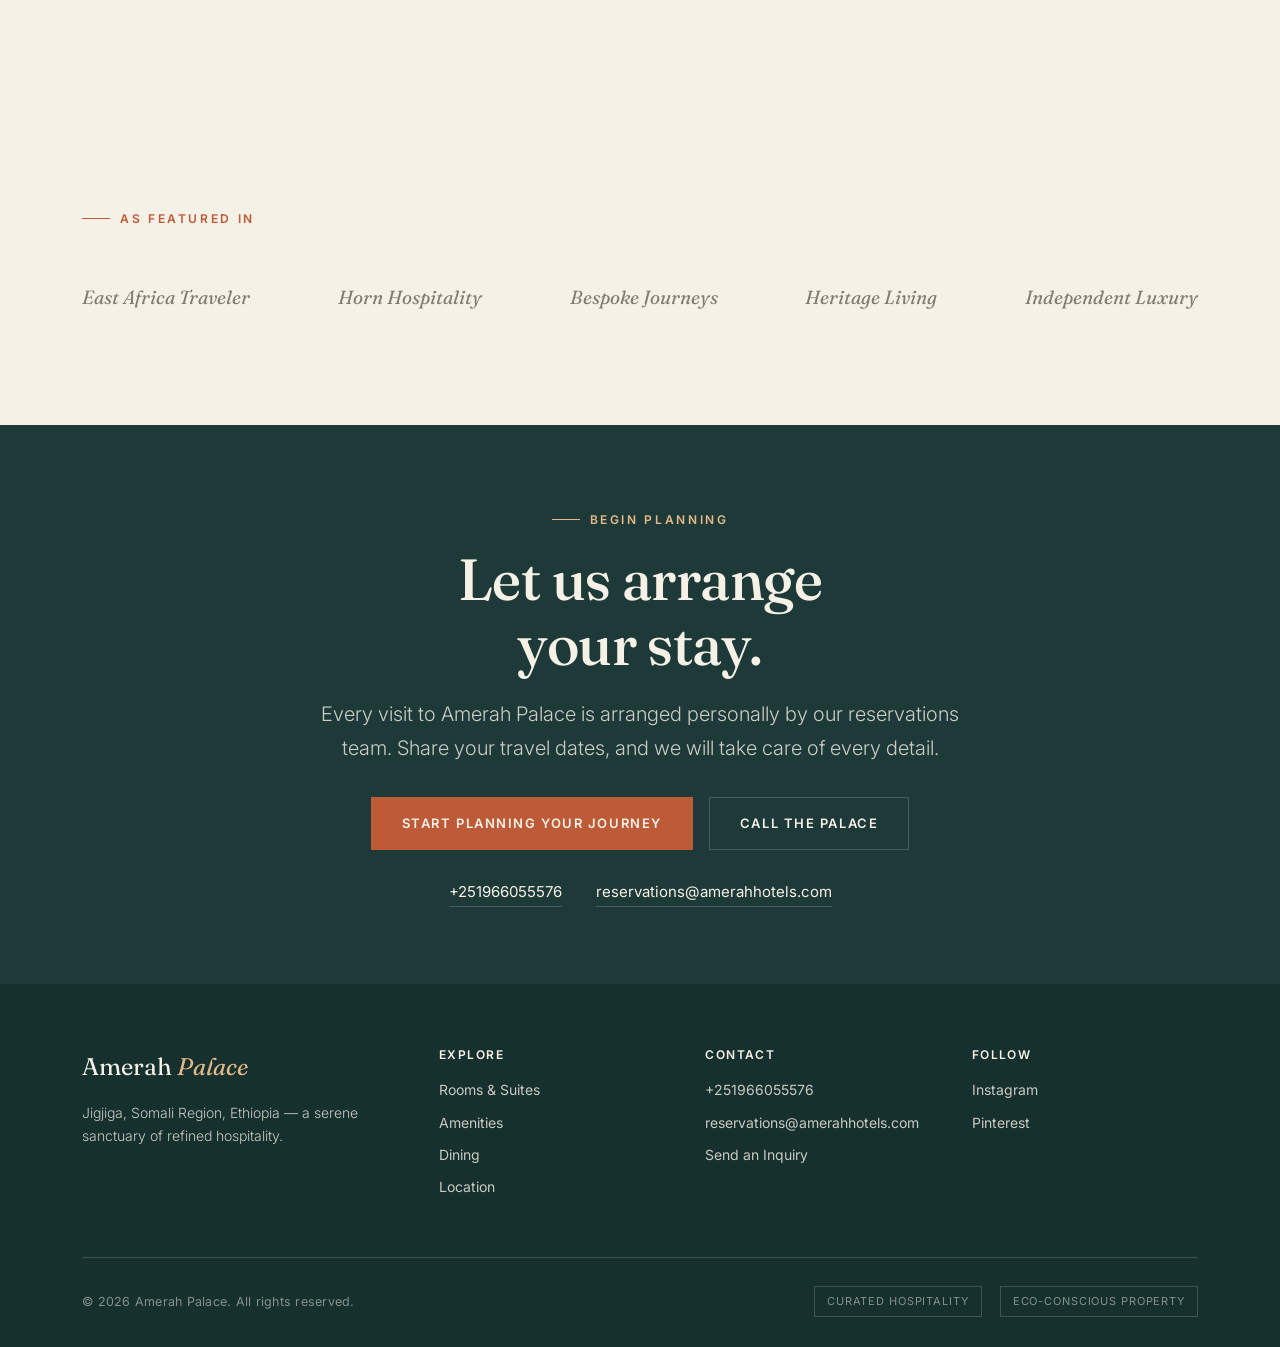
==== commit adeed17b: "Add all dedicated hotel pages, clean navigation bar, and gallery showcase" ====
--- a/index.html
+++ b/index.html
@@ -161,8 +161,7 @@
           <a href="executive-rooms" class="btn-ghost">View Suite</a>
         </div>
         <div class="feature-card reveal">
-          <div class="img-card"><img src="images/room-presidential-classic.jpeg"
-              alt="Presidential Residence at Amerah Palace"></div>
+          <div class="img-card"><img src="images/DSC07956.jpg.jpeg" alt="Presidential Residence at Amerah Palace"></div>
           <h3>Presidential Luxury Rooms</h3>
           <p>120m² · Grand Salon · Wrap-Around Terrace</p>
           <a href="presidential-luxury-rooms" class="btn-ghost">View Suite</a>
